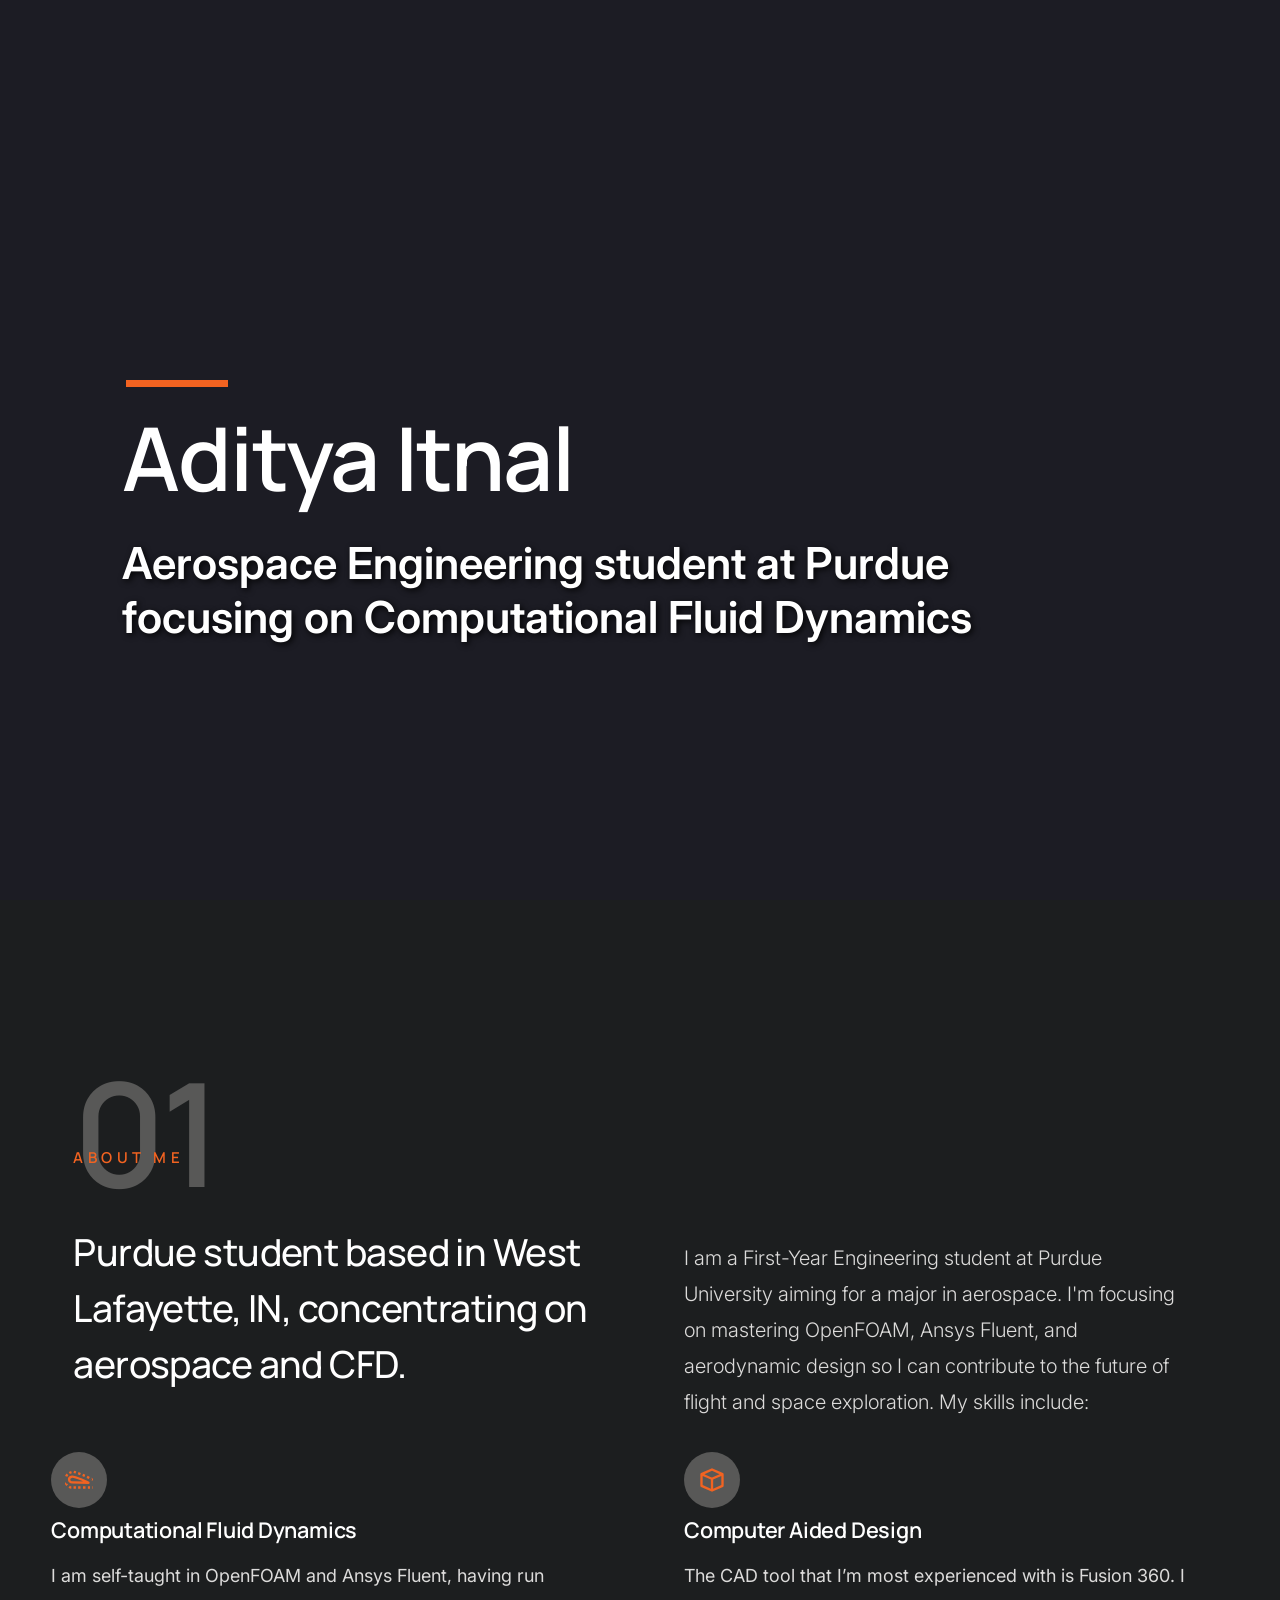
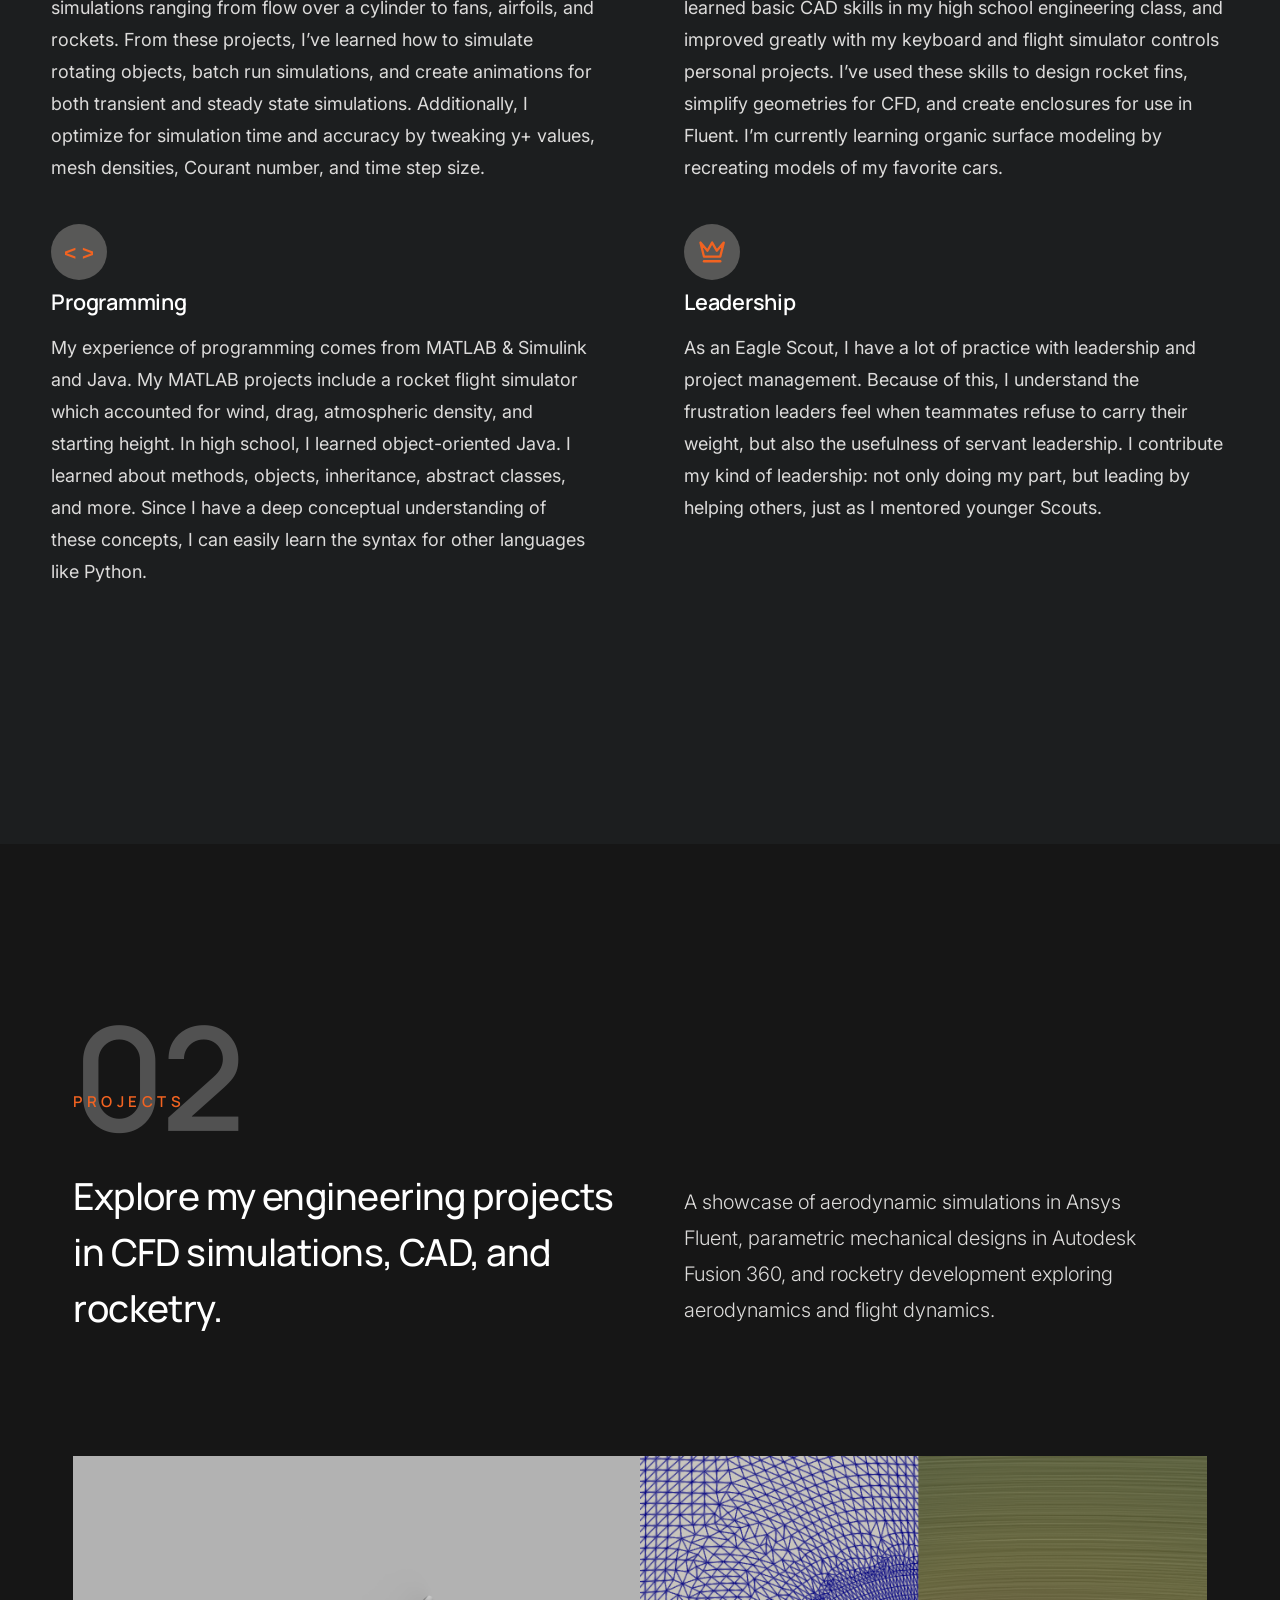
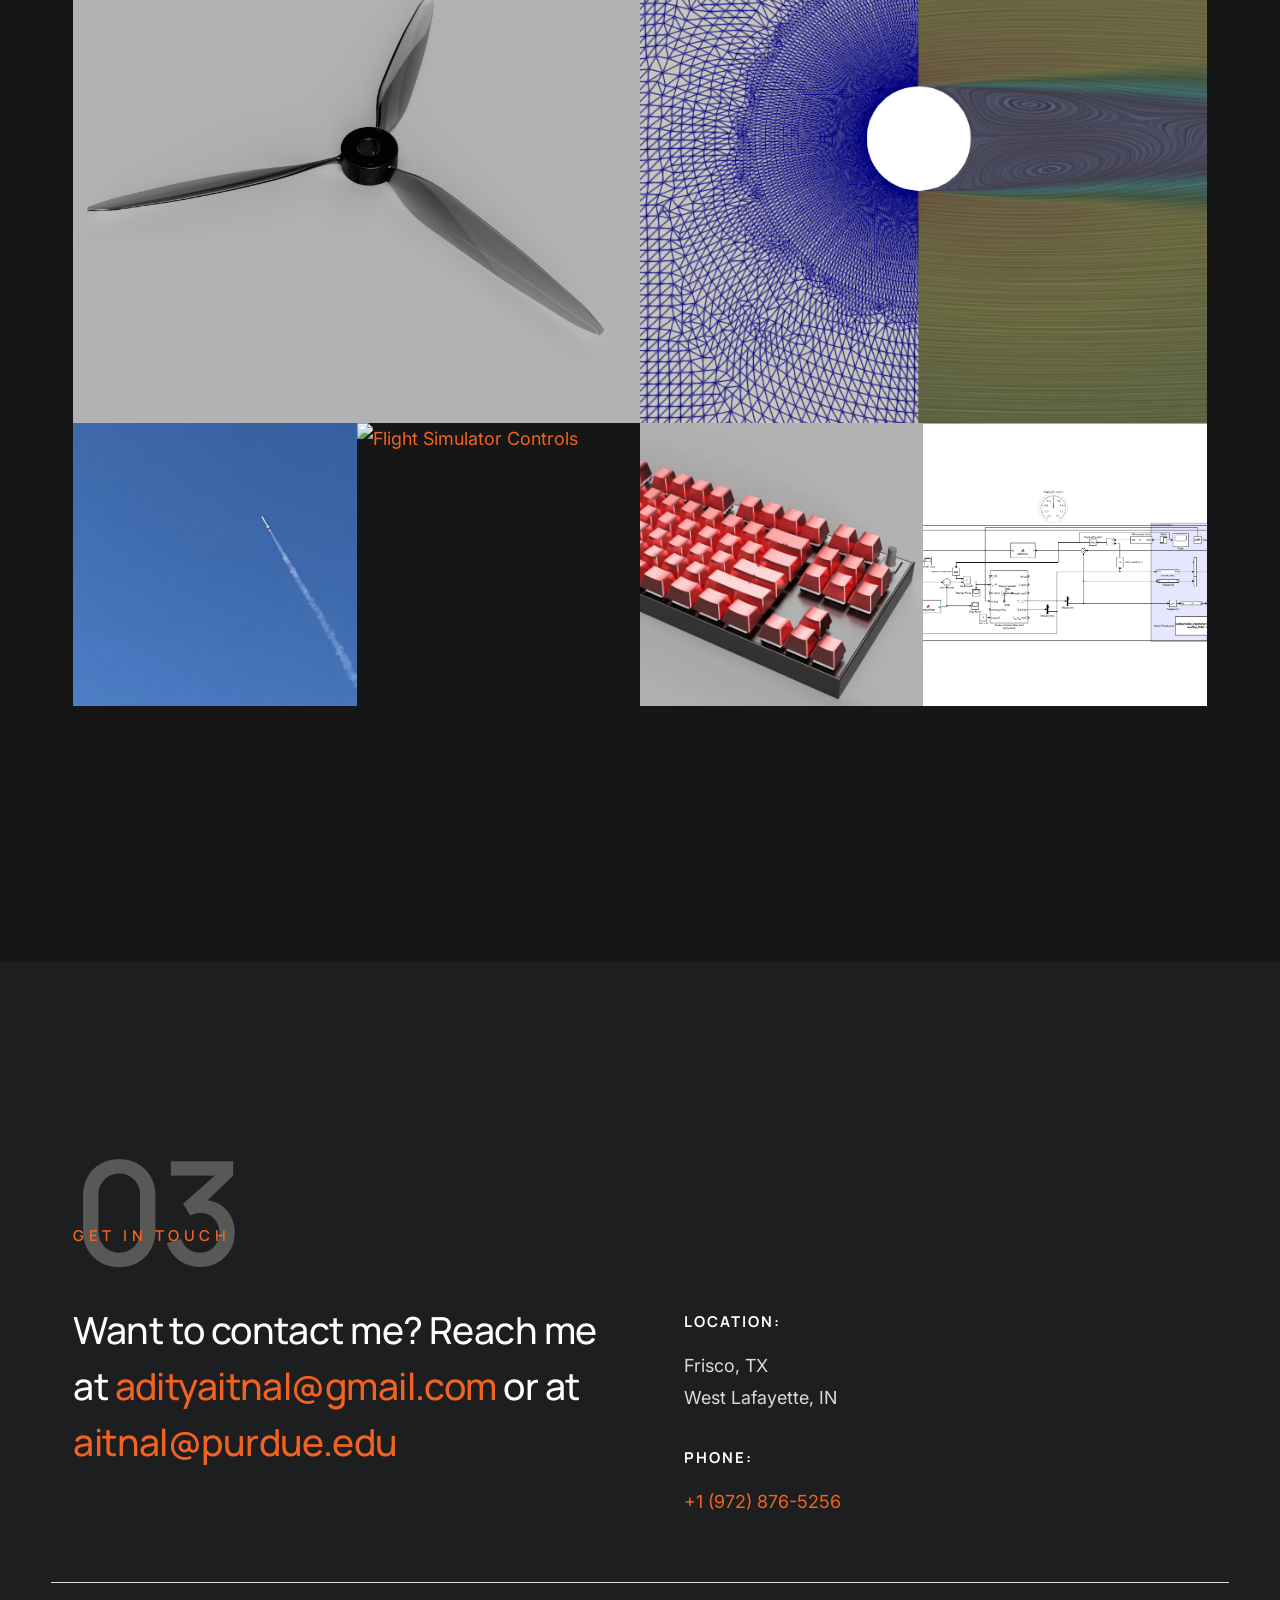
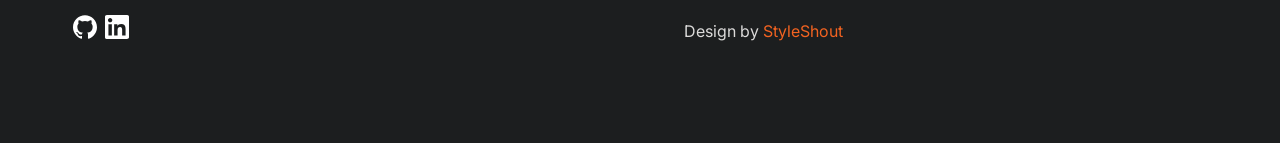
==== index.html @ b0ce3a01 "Site cleanup: remove TARC page and template leftovers, fix bugs, add metadata - Delete tarc-rocket.h" ====
<!DOCTYPE html>
<html lang="en" class="no-js">
<head>

    <!--- basic page needs
    ================================================== -->
    <meta charset="utf-8">
    <meta name="viewport" content="width=device-width, initial-scale=1">
    <title>Aditya Itnal | Aerospace Engineering &amp; CFD Portfolio</title>
    <meta name="description" content="Portfolio of Aditya Itnal, Purdue engineering student focusing on aerospace, computational fluid dynamics (OpenFOAM, Ansys Fluent), CAD, and rocketry.">
    <meta name="author" content="Aditya Itnal">
    <meta property="og:type" content="website">
    <meta property="og:title" content="Aditya Itnal | Aerospace Engineering &amp; CFD Portfolio">
    <meta property="og:description" content="Portfolio of Aditya Itnal, Purdue engineering student focusing on aerospace, computational fluid dynamics (OpenFOAM, Ansys Fluent), CAD, and rocketry.">
    <meta property="og:image" content="images/VonKarmanImage.png">
    <meta name="theme-color" content="#000000">

    <script>
        document.documentElement.classList.remove('no-js');
        document.documentElement.classList.add('js');
    </script>

    <!-- CSS
    ================================================== -->
    <link rel="stylesheet" href="css/vendor.css">
    <link rel="stylesheet" href="css/styles.css">

    <!-- favicons
    ================================================== -->
    <link rel="icon" type="image/svg+xml" href="images/logo.svg">
    <link rel="manifest" href="site.webmanifest">

</head>


<body id="top">


    <!-- preloader
    ================================================== -->
    <div id="preloader">
        <div id="loader"></div>
    </div>


    <!-- page wrap
    ================================================== -->
    <div id="page" class="s-pagewrap">


        <!-- # site header
        ================================================== -->
        <header class="s-header">

            <div class="row s-header__inner">

                <div class="s-header__block">
                    <div class="s-header__logo">
                        <a class="logo" href="index.html">
                            <img src="images/logo.svg" alt="Homepage">
                        </a>
                    </div>

                    <a class="s-header__menu-toggle" href="#0"><span>Menu</span></a>
                </div> <!-- end s-header__block -->

                <nav class="s-header__nav">

                    <ul class="s-header__menu-links">
                        <li class="current"><a href="#intro" class="smoothscroll">Intro</a></li>
                        <li><a href="#about" class="smoothscroll">About</a></li>
                        <li><a href="#projects" class="smoothscroll">Projects</a></li>
                        <li><a href="winnandTKL.html">Keyboard Journal</a></li>
                        <li><a href="#footer" class="smoothscroll">Contact</a></li>
                    </ul> <!-- s-header__menu-links -->

                    <ul class="s-header__social">
                        <li>
                            <a href="https://github.com/winnand" target="_blank" rel="noopener noreferrer">
                                <svg viewBox="0 0 24 24" xmlns="http://www.w3.org/2000/svg"><path d="M12 .297c-6.63 0-12 5.373-12 12 0 5.303 3.438 9.8 8.205 11.385.6.113.82-.258.82-.577 0-.285-.01-1.04-.015-2.04-3.338.724-4.042-1.61-4.042-1.61-.546-1.387-1.333-1.756-1.333-1.756-1.09-.745.083-.729.083-.729 1.205.084 1.84 1.237 1.84 1.237 1.07 1.835 2.809 1.305 3.495.998.108-.776.418-1.305.762-1.604-2.665-.3-5.466-1.332-5.466-5.93 0-1.31.469-2.381 1.236-3.221-.124-.303-.535-1.524.117-3.176 0 0 1.008-.322 3.3 1.23a11.5 11.5 0 0 1 6 0c2.292-1.552 3.3-1.23 3.3-1.23.653 1.652.242 2.873.118 3.176.77.84 1.235 1.911 1.235 3.221 0 4.61-2.804 5.625-5.475 5.921.43.372.823 1.102.823 2.222 0 1.604-.015 2.896-.015 3.286 0 .321.216.694.825.576C20.565 22.093 24 17.597 24 12.297c0-6.627-5.373-12-12-12"/></svg>
                                <span class="u-screen-reader-text">GitHub</span>
                            </a>
                        </li>
                        <li>
                            <a href="https://www.linkedin.com/in/aditya-itnal" target="_blank" rel="noopener noreferrer">
                                <svg xmlns="http://www.w3.org/2000/svg" shape-rendering="geometricPrecision" text-rendering="geometricPrecision" image-rendering="optimizeQuality" fill-rule="evenodd" clip-rule="evenodd" viewBox="0 0 512 512"><path d="M474.919 0H38.592C17.72 0 0 16.504 0 36.841V475.14C0 495.496 11.629 512 32.492 512h436.327C489.718 512 512 495.496 512 475.14V36.841C512 16.504 495.809 0 474.919 0zM195.043 195.043h68.928v35.136h.755c10.505-18.945 41.541-38.177 79.921-38.177 73.655 0 94.214 39.108 94.214 111.538v135.321h-73.148V316.883c0-32.427-12.947-60.883-43.227-60.883-36.768 0-54.295 24.889-54.295 65.758v117.103h-73.148V195.043zM73.139 438.861h73.148V195.043H73.139v243.818zm82.289-329.148c0 25.258-20.457 45.715-45.715 45.715-25.258 0-45.715-20.457-45.715-45.715 0-25.258 20.457-45.715 45.715-45.715 25.258 0 45.715 20.457 45.715 45.715z"/></svg>
                                <span class="u-screen-reader-text">LinkedIn</span>
                            </a>
                        </li>
                    </ul> <!-- s-header__social -->

                </nav> <!-- end s-header__nav -->

            </div> <!-- end s-header__inner -->

        </header> <!-- end s-header -->


        <!-- # site-content
        ================================================== -->
        <section id="content" class="s-content">


            <!-- intro
            ----------------------------------------------- -->
            <section id="intro" class="s-intro target-section">

                <div class="s-intro__bg"></div>

                <div class="row s-intro__content">

                    <div class="s-intro__content-bg"></div>

                    <div class="column lg-12 s-intro__content-inner">

                        <h1 class="s-intro__content-name">
                        Aditya Itnal
                        </h1>

                        <p class="s-intro__content-blurb">
                        Aerospace Engineering student at Purdue<br>
                        focusing on Computational Fluid Dynamics
                        </p>

                        <div class="s-intro__content-buttons">
                            <a download href="Aditya%20Itnal%20Resume.pdf" class="btn btn--stroke s-intro__content-btn ">Download my Resume</a>
                        </div>

                    </div> <!-- s-intro__content-inner -->

                </div> <!-- s-intro__content -->

                <div class="s-intro__scroll-down">
                    <a href="#projects" class="smoothscroll">
                        <span>Projects </span>
                    </a>
                </div> <!-- s-intro__scroll-down -->

            </section> <!-- end s-intro -->


            <!-- about
            ----------------------------------------------- -->
            <section id="about" class="s-about target-section">

                <div class="row section-header" data-num="01">
                    <h3 class="column lg-12 section-header__pretitle pretitle text-pretitle">About Me</h3>
                    <div class="column lg-6 stack-on-1100 section-header__primary">
                        <h2 class="title text-display-1">
                        Purdue student based in West Lafayette, IN,
                        concentrating on aerospace and CFD.
                        </h2>
                    </div>
                    <div class="column lg-6 stack-on-1100 section-header__secondary">
                        <p class="desc">
                        I am a First-Year Engineering student at Purdue University aiming for a major in aerospace.
                        I'm focusing on mastering OpenFOAM, Ansys Fluent, and aerodynamic design so I can contribute to the future of flight and space exploration. My skills include:
                        </p>
                    </div>
                    <div class="row services-list list-block block-lg-one-half block-tab-whole">

                        <div class="column list-block__item">
                            <div class="list-block__title">
                                <div class="list-block__icon">
                                    <svg xmlns="http://www.w3.org/2000/svg" viewBox="0 0 24 24">
                                        <path style="fill: none; stroke: rgb(242, 99, 33); stroke-width: 2px;" d="M 6.177 14.021 C 3.47 14.094 1.804 9.866 6.136 9.059 C 8.283 8.751 20.89 14.33 20.091 14.362 L 6.177 14.021 Z"></path>
                                        <path style="fill: none; stroke: rgb(242, 99, 33); stroke-dasharray: 2; stroke-width: 2px;" d="M 1.032 8.88 C 1.634 6.843 5.643 4.525 7.413 4.964 C 14.108 6.623 24.161 11.848 23.172 11.492"></path>
                                        <path style="fill: none; stroke: rgb(242, 99, 33); stroke-dasharray: 2; stroke-width: 2px;" d="M 1.111 14.743 C 0.366 15.303 3.655 18.458 5.458 18.414 C 7.361 18.414 23.954 18.416 23.954 18.416"></path>
                                    </svg>
                                </div>
                                <h3 class="h5">Computational Fluid Dynamics</h3>
                            </div>
                            <div class="list-block__text">
                                <p>
                                    I am self-taught in OpenFOAM and Ansys Fluent, having run simulations ranging from flow over a cylinder to fans, airfoils, and rockets.
                                    From these projects, I’ve learned how to simulate rotating objects, batch run simulations, and create animations for both
                                    transient and steady state simulations. Additionally, I optimize for simulation time and accuracy by tweaking y+ values,
                                    mesh densities, Courant number, and time step size.
                                </p>
                            </div>
                        </div> <!-- end list-block__item -->

                        <div class="column list-block__item">
                            <div class="list-block__title">
                                <div class="list-block__icon">
                                    <svg xmlns="http://www.w3.org/2000/svg" width="24" height="24" viewBox="0 0 24 24"><path d="m21.406 6.086-9-4a1.001 1.001 0 0 0-.813 0l-9 4c-.02.009-.034.024-.054.035-.028.014-.058.023-.084.04-.022.015-.039.034-.06.05a.87.87 0 0 0-.19.194c-.02.028-.041.053-.059.081a1.119 1.119 0 0 0-.076.165c-.009.027-.023.052-.031.079A1.013 1.013 0 0 0 2 7v10c0 .396.232.753.594.914l9 4c.13.058.268.086.406.086a.997.997 0 0 0 .402-.096l.004.01 9-4A.999.999 0 0 0 22 17V7a.999.999 0 0 0-.594-.914zM12 4.095 18.538 7 12 9.905l-1.308-.581L5.463 7 12 4.095zM4 16.351V8.539l7 3.111v7.811l-7-3.11zm9 3.11V11.65l7-3.111v7.812l-7 3.11z"></path></svg>
                                </div>
                                <h3 class="h5">Computer Aided Design</h3>
                            </div>
                            <div class="list-block__text">
                                <p>
                                    The CAD tool that I’m most experienced with is Fusion 360. I learned basic CAD skills in my high school engineering class,
                                    and improved greatly with my keyboard and flight simulator controls personal projects. I’ve used these skills to design rocket
                                    fins, simplify geometries for CFD, and create enclosures for use in Fluent. I’m currently learning organic surface modeling by
                                    recreating models of my favorite cars.
                                </p>
                            </div>
                        </div> <!-- end list-block__item -->

                        <div class="column list-block__item">
                            <div class="list-block__title">
                                <div class="list-block__icon">
                                    <svg xmlns="http://www.w3.org/2000/svg" viewBox="0 0 24 24">
                                        <text style="fill: rgb(242, 99, 33); font-family: Arial, sans-serif; font-size: 18px; font-weight: 700; white-space: pre;" x="-0.974" y="18.999">&lt; &gt;</text>
                                    </svg>
                                </div>
                                <h3 class="h5">Programming</h3>
                            </div>
                            <div class="list-block__text">
                                <p>
                                    My experience of programming comes from MATLAB & Simulink and Java.
                                    My MATLAB projects include a rocket flight simulator which accounted for wind, drag, atmospheric density, and starting height.
                                    In high school, I learned object-oriented Java. I learned about methods, objects, inheritance, abstract classes, and more.
                                    Since I have a deep conceptual understanding of these concepts, I can easily learn the syntax for other languages like Python.
                                </p>
                            </div>
                        </div> <!-- end list-block__item -->

                        <div class="column list-block__item">
                            <div class="list-block__title">
                                <div class="list-block__icon">
                                    <svg xmlns="http://www.w3.org/2000/svg" width="24" height="24" viewBox="0 0 24 24" style="fill: none !important;" stroke="#F26321" stroke-width="2" stroke-linecap="round" stroke-linejoin="round">
                                        <path d="M2.1 3.9l3 12h14l3-12-6 7-4-7-4 7-6-7z" style="fill: none !important;" />
                                        <path d="M5.1 19.9h14" style="fill: none !important;" />
                                    </svg>
                                </div>
                                <h3 class="h5">Leadership</h3>
                            </div>
                            <div class="list-block__text">
                                <p>
                                    As an Eagle Scout, I have a lot of practice with leadership and project management.
                                    Because of this, I understand the frustration leaders feel when teammates refuse to
                                    carry their weight, but also the usefulness of servant leadership. I contribute my
                                    kind of leadership: not only doing my part, but leading by helping others, just as
                                    I mentored younger Scouts.
                                </p>
                            </div>
                        </div> <!-- end list-block__item -->
                    </div>
                </div> <!-- end section-header -->
            </section> <!-- end s-about -->

            <!-- portfolio
            ----------------------------------------------- -->
            <section id="projects" class="s-folio target-section">

                <div class="row section-header light-on-dark" data-num="02">
                    <h3 class="column lg-12 section-header__pretitle text-pretitle">Projects</h3>
                    <div class="column lg-6 stack-on-1100 section-header__primary">
                        <h2 class="title text-display-1">
                            Explore my engineering projects in CFD simulations, CAD, and rocketry.
                        </h2>
                    </div>
                    <div class="column lg-6 stack-on-1100 section-header__secondary">
                        <p class="desc">
                            A showcase of aerodynamic simulations in Ansys Fluent, parametric mechanical designs in Autodesk Fusion 360, and rocketry development exploring aerodynamics and flight dynamics.
                        </p>
                    </div>
                </div> <!-- end section-header -->

                <div id="bricks" class="row bricks">
                    <div class="column lg-12 masonry">
                        <div class="bricks-wrapper">

                            <div class="grid-sizer"></div>

                            <article class="brick brick--double entry">
                                <a href="#modal-04" class="entry__link">
                                    <div class="entry__thumb">
                                        <img src="images/AmphDroneProp.png" alt="Rotating Fan & Turbomachinery CFD">
                                    </div>
                                    <div class="entry__info">
                                        <div class="entry__cat">CFD / Ansys Fluent</div>
                                        <h4 class="entry__title">Rotating Machinery & Fan CFD</h4>
                                    </div>
                                </a>
                            </article> <!-- entry -->


                            <article class="brick brick--double entry">
                                <a href="#modal-02" class="entry__link">
                                    <div class="entry__thumb">
                                        <img src="images/VonKarmanImage.png" alt="Von Kármán Vortex Street CFD Simulation">
                                    </div>
                                    <div class="entry__info">
                                        <div class="entry__cat">CFD / OpenFOAM • Simulation Video</div>
                                        <h4 class="entry__title">Von Kármán Vortex Street Simulation</h4>
                                    </div>
                                </a>
                            </article> <!-- entry -->

                            <article class="brick entry">
                                <a href="#modal-01" class="entry__link">
                                    <div class="entry__thumb">
                                        <img src="images/TARCRocketLaunch.jpg" alt="The American Rocketry Challenge">
                                    </div>
                                    <div class="entry__info">
                                        <div class="entry__cat">Rocketry & Aerodynamics</div>
                                        <h4 class="entry__title">The American Rocketry Challenge</h4>
                                    </div>
                                </a>
                            </article> <!-- entry -->

                            <article class="brick entry">
                                <a href="#modal-03" class="entry__link">
                                    <div class="entry__thumb">
                                        <img src="images/folio/grayscale@2x.jpg" alt="Flight Simulator Controls">
                                    </div>
                                    <div class="entry__info">
                                        <div class="entry__cat">CAD / Fusion 360</div>
                                        <h4 class="entry__title">Flight Simulator Controls</h4>
                                    </div>
                                </a>
                            </article> <!-- entry -->

                            <article class="brick entry">
                                <a href="#modal-05" class="entry__link">
                                    <div class="entry__thumb">
                                        <img src="images/keyboardRender.png" alt="Custom Keyboard CAD">
                                    </div>
                                    <div class="entry__info">
                                        <div class="entry__cat">CAD / Fusion 360</div>
                                        <h4 class="entry__title">Custom Keyboard</h4>
                                    </div>
                                </a>
                            </article> <!-- entry -->

                            <article class="brick entry">
                                <a href="#modal-06" class="entry__link">
                                    <div class="entry__thumb">
                                        <img src="images/MATLABRocketSim.png" alt="Rocket Trajectory Simulator">
                                    </div>
                                    <div class="entry__info">
                                        <div class="entry__cat">Programming / MATLAB</div>
                                        <h4 class="entry__title">Rocket Flight Trajectory Simulator</h4>
                                    </div>
                                </a>
                            </article> <!-- entry -->

                        </div> <!-- end bricks-wrapper -->
                    </div> <!-- end masonry -->
                </div> <!-- end bricks -->


                <!-- modal templates popup
                -------------------------------------------- -->
                <div id="modal-01" hidden>
                    <div class="modal-popup">
                        <img loading="lazy" src="images/TARCRocketSim.jpeg" alt="The American Rocketry Challenge rocket simulation">
            
                        <div class="modal-popup__desc">
                            <h5>The American Rocketry Challenge</h5>
                            <p>Designed, simulated, and launched competition model rockets for TARC. Handled payload safety, stability analysis, fin optimization, and recovery deployment calculations.</p>
                            <ul class="modal-popup__cat">
                                <li>Rocketry</li>
                                <li>Fusion 360</li>
                                <li>Aerodynamics</li>
                            </ul>
                        </div>
                    </div>
                </div> <!-- end modal -->

                <div id="modal-02" hidden>
                    <div class="modal-popup">
                        <video controls loop muted playsinline preload="none" poster="images/VonKarmanImage.png" style="width: 100%; border-radius: 4px; display: block; margin-bottom: 2rem;">
                            <source src="videos/VonKarmanStreets2.mp4" type="video/mp4">
                            Your browser does not support the video tag.
                        </video>
            
                        <div class="modal-popup__desc">
                            <h5>Von Kármán Vortex Street Simulation</h5>
                            <p>Transient 2D Computational Fluid Dynamics simulation in OpenFOAM modeling laminar/turbulent vortex shedding behind a circular cylinder. Investigated periodic pressure oscillations, Strouhal number, and fluctuating lift/drag coefficients with optimized time stepping (&Delta;t), Courant number, and boundary layer y+ mesh resolution.</p>
                            <ul class="modal-popup__cat">
                                <li>CFD</li>
                                <li>OpenFOAM</li>
                                <li>Vortex Shedding</li>
                                <li>Transient Simulation</li>
                            </ul>
                        </div>
                    </div>
                </div> <!-- end modal -->

                <div id="modal-03" hidden>
                    <div class="modal-popup">
                        <img loading="lazy" src="images/folio/gallery/g-grayscale.jpg" alt="Flight Simulator Controls">
            
                        <div class="modal-popup__desc">
                            <h5>Flight Simulator Controls</h5>
                            <p>Engineered custom joystick, rudder, and throttle quadrant mechanisms in Autodesk Fusion 360. Focused on ergonomic handling, assembly tolerances, and functional 3D printable mechanical linkages.</p>
                            <ul class="modal-popup__cat">
                                <li>CAD</li>
                                <li>Fusion 360</li>
                                <li>Prototyping</li>
                            </ul>
                        </div>
                    </div>
                </div> <!-- end modal -->

                <div id="modal-04" hidden>
                    <div class="modal-popup">
                        <img loading="lazy" src="images/AmphDroneProp.png" alt="Rotating machinery and fan CFD simulation">
            
                        <div class="modal-popup__desc">
                            <h5>Rotating Machinery & Fan CFD</h5>
                            <p>Simulated rotating fan geometries and internal aerodynamic flow paths in Ansys Fluent using Moving Reference Frame (MRF) and sliding mesh techniques to analyze pressure gradients and mass flow rates.</p>
                            <ul class="modal-popup__cat">
                                <li>CFD</li>
                                <li>Ansys Fluent</li>
                                <li>Turbomachinery</li>
                            </ul>
                        </div>
                    </div>
                </div> <!-- end modal -->

                <div id="modal-05" hidden>
                    <div class="modal-popup">

                        <img loading="lazy" src="images/winnandTKL/CAD-Case-Render-1.png" alt="Custom Keyboard & CFD Enclosures">
            
                        <div class="modal-popup__desc">
                            <h5>Custom Mechanical Keyboard</h5>
                            <p>Designed parametric mechanical keyboard casings, and mounting plates in Fusion 360. Utilized complex sketching and multi-part parametric modeling. <a href="winnandTKL.html">Read the build journal</a></p>
                            <ul class="modal-popup__cat">
                                <li>CAD</li>
                                <li>Fusion 360</li>
                                <li>Mechanical Design</li>
                                <li>KiCAD</li>
                                <li>PCBs</li>
                            </ul>
                        </div>
                    </div>
                </div> <!-- end modal -->

                <div id="modal-06" hidden>
                    <div class="modal-popup">
                        <img loading="lazy" src="images/MATLABRocketSimDesc.png" alt="Rocket Trajectory Simulator">
            
                        <div class="modal-popup__desc">
                            <h5>Rocket Flight Trajectory Simulator</h5>
                            <p>Developed a flight dynamic simulation program in MATLAB & Simulink that computes numerical trajectory profiles factoring in atmospheric density changes, aerodynamic drag, launch angle, and wind shear.</p>
                            <ul class="modal-popup__cat">
                                <li>MATLAB & Simulink</li>
                                <li>Numerical Modeling</li>
                                <li>Aerospace</li>
                            </ul>
                        </div>
            
                        <a href="https://github.com/winnand/simulink-rocket-simulator" class="modal-popup__details" target="_blank" rel="noopener noreferrer">View on GitHub</a>
                    </div>
                </div> <!-- end modal -->


            </section> <!-- end s-folio -->

        </section> <!-- end s-content -->

        <!-- # site-footer
        ================================================== -->
        <footer id="footer" class="s-footer target-section">

            <div class="row section-header" data-num="03">
                <h3 class="column lg-12 section-header__pretitle text-pretitle">Get In Touch</h3>
                <div class="column lg-6 stack-on-1100 section-header__primary">
                    <h2 class="title text-display-1">
                    Want to contact me? Reach me at <a href="mailto:adityaitnal@gmail.com">adityaitnal@gmail.com</a>
                    or at <a href="mailto:aitnal@purdue.edu">aitnal@purdue.edu</a>
                    </h2>
                </div>    
                <div class="column lg-6 stack-on-1100 section-header__secondary">
                    
                    <div class="contact-block">
                        <h6>Location:</h6>
                        <p>
                        Frisco, TX <br>
                        West Lafayette, IN
                        </p>
                    </div>

                    <div class="contact-block">
                        <h6>Phone:</h6>
                            <a href="tel:972-876-5256" class="text-display-3">+1 (972) 876-5256</a>
                    </div>

                </div>
            </div> <!-- end section-header -->

            <!-- end s-footer__btns -->

            <div class="row s-footer__bottom">

                <div class="column lg-6 tab-12 s-footer__bottom-left">
                    <ul class="s-header__social">
                        <li>
                            <a href="https://github.com/winnand" target="_blank" rel="noopener noreferrer">
                                <svg viewBox="0 0 24 24" xmlns="http://www.w3.org/2000/svg"><path d="M12 .297c-6.63 0-12 5.373-12 12 0 5.303 3.438 9.8 8.205 11.385.6.113.82-.258.82-.577 0-.285-.01-1.04-.015-2.04-3.338.724-4.042-1.61-4.042-1.61-.546-1.387-1.333-1.756-1.333-1.756-1.09-.745.083-.729.083-.729 1.205.084 1.84 1.237 1.84 1.237 1.07 1.835 2.809 1.305 3.495.998.108-.776.418-1.305.762-1.604-2.665-.3-5.466-1.332-5.466-5.93 0-1.31.469-2.381 1.236-3.221-.124-.303-.535-1.524.117-3.176 0 0 1.008-.322 3.3 1.23a11.5 11.5 0 0 1 6 0c2.292-1.552 3.3-1.23 3.3-1.23.653 1.652.242 2.873.118 3.176.77.84 1.235 1.911 1.235 3.221 0 4.61-2.804 5.625-5.475 5.921.43.372.823 1.102.823 2.222 0 1.604-.015 2.896-.015 3.286 0 .321.216.694.825.576C20.565 22.093 24 17.597 24 12.297c0-6.627-5.373-12-12-12"/></svg>
                                <span class="u-screen-reader-text">GitHub</span>
                            </a>
                        </li>
                        <li>
                            <a href="https://www.linkedin.com/in/aditya-itnal" target="_blank" rel="noopener noreferrer">
                                <svg xmlns="http://www.w3.org/2000/svg" shape-rendering="geometricPrecision" text-rendering="geometricPrecision" image-rendering="optimizeQuality" fill-rule="evenodd" clip-rule="evenodd" viewBox="0 0 512 512"><path d="M474.919 0H38.592C17.72 0 0 16.504 0 36.841V475.14C0 495.496 11.629 512 32.492 512h436.327C489.718 512 512 495.496 512 475.14V36.841C512 16.504 495.809 0 474.919 0zM195.043 195.043h68.928v35.136h.755c10.505-18.945 41.541-38.177 79.921-38.177 73.655 0 94.214 39.108 94.214 111.538v135.321h-73.148V316.883c0-32.427-12.947-60.883-43.227-60.883-36.768 0-54.295 24.889-54.295 65.758v117.103h-73.148V195.043zM73.139 438.861h73.148V195.043H73.139v243.818zm82.289-329.148c0 25.258-20.457 45.715-45.715 45.715-25.258 0-45.715-20.457-45.715-45.715 0-25.258 20.457-45.715 45.715-45.715 25.258 0 45.715 20.457 45.715 45.715z"/></svg>
                                <span class="u-screen-reader-text">LinkedIn</span>
                            </a>
                        </li>
                    </ul>
                </div>

                <div class="column lg-6 tab-12 s-footer__bottom-right">
                    <div class="ss-copyright">
                        <span>Design by <a href="https://www.styleshout.com/">StyleShout</a></span>
                    </div>
                </div>

            </div> <!-- s-footer__bottom -->
    
            <div class="ss-go-top">
                <a class="smoothscroll" title="Back to Top" href="#top">
                    <svg xmlns="http://www.w3.org/2000/svg" width="24" height="24" viewBox="0 0 24 24"><path d="M6 4h12v2H6zm5 10v6h2v-6h5l-6-6-6 6z"></path></svg>
                </a>
            </div> <!-- end ss-go-top -->
    
        </footer> <!-- end footer -->

    </div> <!-- end s-pagewrap -->


    <!-- Java Script
    ================================================== -->
    <script src="js/plugins.js"></script>
    <script src="js/main.js"></script>

</body>
</html>
---- css/vendor.css ----
/* ===================================================================
 * Mueller Third-party Stylesheets
 * Template Ver. 1.0.0
 * 06-21-2022
 * -------------------------------------------------------------------
 *
 * TOC:
 * 
 * # PrismJS
 * # Swiper
 * # Basiclightbox
 *
 * ------------------------------------------------------------------- */

/* ===================================================================
 * # PrismJS 1.20.0
 *   https://prismjs.com/download.html#themes=prism-okaidia&languages=markup+css+clike+javascript+markup-templating+php 
 *   
 *   okaidia theme for JavaScript, CSS and HTML
 *   Loosely based on Monokai textmate theme by http://www.monokai.nl/
 *   @author ocodia
 * ------------------------------------------------------------------- */
code[class*="language-"],
pre[class*="language-"] {
    color           : #f8f8f2;
    background      : none;
    text-shadow     : 0 1px rgba(0, 0, 0, 0.3);
    font-family     : var(--font-mono);
    font-size       : calc(var(--text-size) * 0.9444);
    text-align      : left;
    white-space     : pre;
    word-spacing    : normal;
    word-break      : normal;
    word-wrap       : normal;
    line-height     : var(--vspace-1);
    -moz-tab-size   : 4;
    -o-tab-size     : 4;
    tab-size        : 4;
    -webkit-hyphens : none;
    -moz-hyphens    : none;
    -ms-hyphens     : none;
    hyphens         : none;
}

/* Code blocks */
pre[class*="language-"] {
    padding  : var(--vspace-0_5) 0 var(--vspace-1);
    margin   : var(--vspace-1) 0;
    overflow : auto;
}

:not(pre)>code[class*="language-"],
pre[class*="language-"] {
    background : #272822;
}

/* Inline code */
:not(pre)>code[class*="language-"] {
    padding     : .1em;
    white-space : normal;
}

.token.comment,
.token.prolog,
.token.doctype,
.token.cdata {
    color : slategray;
}

.token.punctuation {
    color : #f8f8f2;
}

.token.namespace {
    opacity : .7;
}

.token.property,
.token.tag,
.token.constant,
.token.symbol,
.token.deleted {
    color : #f92672;
}

.token.boolean,
.token.number {
    color : #ae81ff;
}

.token.selector,
.token.attr-name,
.token.string,
.token.char,
.token.builtin,
.token.inserted {
    color : #a6e22e;
}

.token.operator,
.token.entity,
.token.url,
.language-css .token.string,
.style .token.string,
.token.variable {
    color : #f8f8f2;
}

.token.atrule,
.token.attr-value,
.token.function,
.token.class-name {
    color : #e6db74;
}

.token.keyword {
    color : #66d9ef;
}

.token.regex,
.token.important {
    color : #fd971f;
}

.token.important,
.token.bold {
    font-weight : bold;
}

.token.italic {
    font-style : italic;
}

.token.entity {
    cursor : help;
}


/* ===================================================================
 * # Swiper 6.4.5
 *   Most modern mobile touch slider and framework with hardware accelerated transitions
 *   https://swiperjs.com
 *
 *   Copyright 2014-2020 Vladimir Kharlampidi
 *
 *   Released under the MIT License
 *
 *   Released on: December 18, 2020
 * ------------------------------------------------------------------- */
@font-face {
    font-family : "swiper-icons";
    src         : url("data:application/font-woff;charset=utf-8;base64, [base64]//wADZ2x5ZgAAAywAAADMAAAD2MHtryVoZWFkAAABbAAAADAAAAA2E2+eoWhoZWEAAAGcAAAAHwAAACQC9gDzaG10eAAAAigAAAAZAAAArgJkABFsb2NhAAAC0AAAAFoAAABaFQAUGG1heHAAAAG8AAAAHwAAACAAcABAbmFtZQAAA/gAAAE5AAACXvFdBwlwb3N0AAAFNAAAAGIAAACE5s74hXjaY2BkYGAAYpf5Hu/j+W2+MnAzMYDAzaX6QjD6/4//Bxj5GA8AuRwMYGkAPywL13jaY2BkYGA88P8Agx4j+/8fQDYfA1AEBWgDAIB2BOoAeNpjYGRgYNBh4GdgYgABEMnIABJzYNADCQAACWgAsQB42mNgYfzCOIGBlYGB0YcxjYGBwR1Kf2WQZGhhYGBiYGVmgAFGBiQQkOaawtDAoMBQxXjg/wEGPcYDDA4wNUA2CCgwsAAAO4EL6gAAeNpj2M0gyAACqxgGNWBkZ2D4/wMA+xkDdgAAAHjaY2BgYGaAYBkGRgYQiAHyGMF8FgYHIM3DwMHABGQrMOgyWDLEM1T9/w8UBfEMgLzE////P/5//f/V/xv+r4eaAAeMbAxwIUYmIMHEgKYAYjUcsDAwsLKxc3BycfPw8jEQA/[base64]/uznmfPFBNODM2K7MTQ45YEAZqGP81AmGGcF3iPqOop0r1SPTaTbVkfUe4HXj97wYE+yNwWYxwWu4v1ugWHgo3S1XdZEVqWM7ET0cfnLGxWfkgR42o2PvWrDMBSFj/IHLaF0zKjRgdiVMwScNRAoWUoH78Y2icB/yIY09An6AH2Bdu/UB+yxopYshQiEvnvu0dURgDt8QeC8PDw7Fpji3fEA4z/PEJ6YOB5hKh4dj3EvXhxPqH/SKUY3rJ7srZ4FZnh1PMAtPhwP6fl2PMJMPDgeQ4rY8YT6Gzao0eAEA409DuggmTnFnOcSCiEiLMgxCiTI6Cq5DZUd3Qmp10vO0LaLTd2cjN4fOumlc7lUYbSQcZFkutRG7g6JKZKy0RmdLY680CDnEJ+UMkpFFe1RN7nxdVpXrC4aTtnaurOnYercZg2YVmLN/d/gczfEimrE/fs/bOuq29Zmn8tloORaXgZgGa78yO9/cnXm2BpaGvq25Dv9S4E9+5SIc9PqupJKhYFSSl47+Qcr1mYNAAAAeNptw0cKwkAAAMDZJA8Q7OUJvkLsPfZ6zFVERPy8qHh2YER+3i/BP83vIBLLySsoKimrqKqpa2hp6+jq6RsYGhmbmJqZSy0sraxtbO3sHRydnEMU4uR6yx7JJXveP7WrDycAAAAAAAH//wACeNpjYGRgYOABYhkgZgJCZgZNBkYGLQZtIJsFLMYAAAw3ALgAeNolizEKgDAQBCchRbC2sFER0YD6qVQiBCv/H9ezGI6Z5XBAw8CBK/m5iQQVauVbXLnOrMZv2oLdKFa8Pjuru2hJzGabmOSLzNMzvutpB3N42mNgZGBg4GKQYzBhYMxJLMlj4GBgAYow/P/PAJJhLM6sSoWKfWCAAwDAjgbRAAB42mNgYGBkAIIbCZo5IPrmUn0hGA0AO8EFTQAA") format("woff");
    font-weight : 400;
    font-style  : normal;
}

:root {
    --swiper-theme-color : #007aff;
}

.swiper-container {
    margin-left  : auto;
    margin-right : auto;
    position     : relative;
    overflow     : hidden;
    list-style   : none;
    padding      : 0;
    /* Fix of Webkit flickering */
    z-index      : 1;
}

.swiper-container-vertical>.swiper-wrapper {
    flex-direction : column;
}

.swiper-wrapper {
    position            : relative;
    width               : 100%;
    height              : 100%;
    z-index             : 1;
    display             : flex;
    transition-property : transform;
    box-sizing          : content-box;
}

.swiper-container-android .swiper-slide,
.swiper-wrapper {
    transform : translate3d(0px, 0, 0);
}

.swiper-container-multirow>.swiper-wrapper {
    flex-wrap : wrap;
}

.swiper-container-multirow-column>.swiper-wrapper {
    flex-wrap      : wrap;
    flex-direction : column;
}

.swiper-container-free-mode>.swiper-wrapper {
    transition-timing-function : ease-out;
    margin                     : 0 auto;
}

.swiper-slide {
    flex-shrink         : 0;
    width               : 100%;
    height              : 100%;
    position            : relative;
    transition-property : transform;
}

.swiper-slide-invisible-blank {
    visibility : hidden;
}

/* Auto Height */
.swiper-container-autoheight,
.swiper-container-autoheight .swiper-slide {
    height : auto;
}

.swiper-container-autoheight .swiper-wrapper {
    align-items         : flex-start;
    transition-property : transform, height;
}

/* 3D Effects */
.swiper-container-3d {
    perspective : 1200px;
}

.swiper-container-3d .swiper-wrapper,
.swiper-container-3d .swiper-slide,
.swiper-container-3d .swiper-slide-shadow-left,
.swiper-container-3d .swiper-slide-shadow-right,
.swiper-container-3d .swiper-slide-shadow-top,
.swiper-container-3d .swiper-slide-shadow-bottom,
.swiper-container-3d .swiper-cube-shadow {
    transform-style : preserve-3d;
}

.swiper-container-3d .swiper-slide-shadow-left,
.swiper-container-3d .swiper-slide-shadow-right,
.swiper-container-3d .swiper-slide-shadow-top,
.swiper-container-3d .swiper-slide-shadow-bottom {
    position       : absolute;
    left           : 0;
    top            : 0;
    width          : 100%;
    height         : 100%;
    pointer-events : none;
    z-index        : 10;
}

.swiper-container-3d .swiper-slide-shadow-left {
    background-image : linear-gradient(to left, rgba(0, 0, 0, 0.5), rgba(0, 0, 0, 0));
}

.swiper-container-3d .swiper-slide-shadow-right {
    background-image : linear-gradient(to right, rgba(0, 0, 0, 0.5), rgba(0, 0, 0, 0));
}

.swiper-container-3d .swiper-slide-shadow-top {
    background-image : linear-gradient(to top, rgba(0, 0, 0, 0.5), rgba(0, 0, 0, 0));
}

.swiper-container-3d .swiper-slide-shadow-bottom {
    background-image : linear-gradient(to bottom, rgba(0, 0, 0, 0.5), rgba(0, 0, 0, 0));
}

/* CSS Mode */
.swiper-container-css-mode>.swiper-wrapper {
    overflow           : auto;
    scrollbar-width    : none;
    /* For Firefox */
    -ms-overflow-style : none;
    /* For Internet Explorer and Edge */
}

.swiper-container-css-mode>.swiper-wrapper::-webkit-scrollbar {
    display : none;
}

.swiper-container-css-mode>.swiper-wrapper>.swiper-slide {
    scroll-snap-align : start start;
}

.swiper-container-horizontal.swiper-container-css-mode>.swiper-wrapper {
    scroll-snap-type : x mandatory;
}

.swiper-container-vertical.swiper-container-css-mode>.swiper-wrapper {
    scroll-snap-type : y mandatory;
}

:root {
    --swiper-navigation-size  : 44px;
    /*
    --swiper-navigation-color : var(--swiper-theme-color);
    */
}

.swiper-button-prev,
.swiper-button-next {
    position        : absolute;
    top             : 50%;
    width           : calc(var(--swiper-navigation-size) / 44 * 27);
    height          : var(--swiper-navigation-size);
    margin-top      : calc(-1 * var(--swiper-navigation-size) / 2);
    z-index         : 10;
    cursor          : pointer;
    display         : flex;
    align-items     : center;
    justify-content : center;
    color           : var(--swiper-navigation-color, var(--swiper-theme-color));
}

.swiper-button-prev.swiper-button-disabled,
.swiper-button-next.swiper-button-disabled {
    opacity        : 0.35;
    cursor         : auto;
    pointer-events : none;
}

.swiper-button-prev:after,
.swiper-button-next:after {
    font-family    : swiper-icons;
    font-size      : var(--swiper-navigation-size);
    text-transform : none !important;
    letter-spacing : 0;
    text-transform : none;
    font-variant   : initial;
    line-height    : 1;
}

.swiper-button-prev,
.swiper-container-rtl .swiper-button-next {
    left  : 10px;
    right : auto;
}

.swiper-button-prev:after,
.swiper-container-rtl .swiper-button-next:after {
    content : "prev";
}

.swiper-button-next,
.swiper-container-rtl .swiper-button-prev {
    right : 10px;
    left  : auto;
}

.swiper-button-next:after,
.swiper-container-rtl .swiper-button-prev:after {
    content : "next";
}

.swiper-button-prev.swiper-button-white,
.swiper-button-next.swiper-button-white {
    --swiper-navigation-color : #ffffff;
}

.swiper-button-prev.swiper-button-black,
.swiper-button-next.swiper-button-black {
    --swiper-navigation-color : #000000;
}

.swiper-button-lock {
    display : none;
}

:root {
    /*
    --swiper-pagination-color: var(--swiper-theme-color);
    */
}

.swiper-pagination {
    position   : absolute;
    text-align : center;
    transition : 300ms opacity;
    transform  : translate3d(0, 0, 0);
    z-index    : 10;
}

.swiper-pagination.swiper-pagination-hidden {
    opacity : 0;
}

/* Common Styles */
.swiper-pagination-fraction,
.swiper-pagination-custom,
.swiper-container-horizontal>.swiper-pagination-bullets {
    bottom : 10px;
    left   : 0;
    width  : 100%;
}

/* Bullets */
.swiper-pagination-bullets-dynamic {
    overflow  : hidden;
    font-size : 0;
}

.swiper-pagination-bullets-dynamic .swiper-pagination-bullet {
    transform : scale(0.33);
    position  : relative;
}

.swiper-pagination-bullets-dynamic .swiper-pagination-bullet-active {
    transform : scale(1);
}

.swiper-pagination-bullets-dynamic .swiper-pagination-bullet-active-main {
    transform : scale(1);
}

.swiper-pagination-bullets-dynamic .swiper-pagination-bullet-active-prev {
    transform : scale(0.66);
}

.swiper-pagination-bullets-dynamic .swiper-pagination-bullet-active-prev-prev {
    transform : scale(0.33);
}

.swiper-pagination-bullets-dynamic .swiper-pagination-bullet-active-next {
    transform : scale(0.66);
}

.swiper-pagination-bullets-dynamic .swiper-pagination-bullet-active-next-next {
    transform : scale(0.33);
}

.swiper-pagination-bullet {
    width         : 8px;
    height        : 8px;
    display       : inline-block;
    border-radius : 100%;
    background    : #000;
    opacity       : 0.2;
}

button.swiper-pagination-bullet {
    border             : none;
    margin             : 0;
    padding            : 0;
    box-shadow         : none;
    -webkit-appearance : none;
    -moz-appearance    : none;
    appearance         : none;
}

.swiper-pagination-clickable .swiper-pagination-bullet {
    cursor : pointer;
}

.swiper-pagination-bullet-active {
    opacity    : 1;
    background : var(--swiper-pagination-color, var(--swiper-theme-color));
}

.swiper-container-vertical>.swiper-pagination-bullets {
    right     : 10px;
    top       : 50%;
    transform : translate3d(0px, -50%, 0);
}

.swiper-container-vertical>.swiper-pagination-bullets .swiper-pagination-bullet {
    margin  : 6px 0;
    display : block;
}

.swiper-container-vertical>.swiper-pagination-bullets.swiper-pagination-bullets-dynamic {
    top       : 50%;
    transform : translateY(-50%);
    width     : 8px;
}

.swiper-container-vertical>.swiper-pagination-bullets.swiper-pagination-bullets-dynamic .swiper-pagination-bullet {
    display    : inline-block;
    transition : 200ms transform, 200ms top;
}

.swiper-container-horizontal>.swiper-pagination-bullets .swiper-pagination-bullet {
    margin : 0 4px;
}

.swiper-container-horizontal>.swiper-pagination-bullets.swiper-pagination-bullets-dynamic {
    left        : 50%;
    transform   : translateX(-50%);
    white-space : nowrap;
}

.swiper-container-horizontal>.swiper-pagination-bullets.swiper-pagination-bullets-dynamic .swiper-pagination-bullet {
    transition : 200ms transform, 200ms left;
}

.swiper-container-horizontal.swiper-container-rtl>.swiper-pagination-bullets-dynamic .swiper-pagination-bullet {
    transition : 200ms transform, 200ms right;
}

/* Progress */
.swiper-pagination-progressbar {
    background : rgba(0, 0, 0, 0.25);
    position   : absolute;
}

.swiper-pagination-progressbar .swiper-pagination-progressbar-fill {
    background       : var(--swiper-pagination-color, var(--swiper-theme-color));
    position         : absolute;
    left             : 0;
    top              : 0;
    width            : 100%;
    height           : 100%;
    transform        : scale(0);
    transform-origin : left top;
}

.swiper-container-rtl .swiper-pagination-progressbar .swiper-pagination-progressbar-fill {
    transform-origin : right top;
}

.swiper-container-horizontal>.swiper-pagination-progressbar,
.swiper-container-vertical>.swiper-pagination-progressbar.swiper-pagination-progressbar-opposite {
    width  : 100%;
    height : 4px;
    left   : 0;
    top    : 0;
}

.swiper-container-vertical>.swiper-pagination-progressbar,
.swiper-container-horizontal>.swiper-pagination-progressbar.swiper-pagination-progressbar-opposite {
    width  : 4px;
    height : 100%;
    left   : 0;
    top    : 0;
}

.swiper-pagination-white {
    --swiper-pagination-color : #ffffff;
}

.swiper-pagination-black {
    --swiper-pagination-color : #000000;
}

.swiper-pagination-lock {
    display : none;
}

/* Scrollbar */
.swiper-scrollbar {
    border-radius    : 10px;
    position         : relative;
    -ms-touch-action : none;
    background       : rgba(0, 0, 0, 0.1);
}

.swiper-container-horizontal>.swiper-scrollbar {
    position : absolute;
    left     : 1%;
    bottom   : 3px;
    z-index  : 50;
    height   : 5px;
    width    : 98%;
}

.swiper-container-vertical>.swiper-scrollbar {
    position : absolute;
    right    : 3px;
    top      : 1%;
    z-index  : 50;
    width    : 5px;
    height   : 98%;
}

.swiper-scrollbar-drag {
    height        : 100%;
    width         : 100%;
    position      : relative;
    background    : rgba(0, 0, 0, 0.5);
    border-radius : 10px;
    left          : 0;
    top           : 0;
}

.swiper-scrollbar-cursor-drag {
    cursor : move;
}

.swiper-scrollbar-lock {
    display : none;
}

.swiper-zoom-container {
    width           : 100%;
    height          : 100%;
    display         : flex;
    justify-content : center;
    align-items     : center;
    text-align      : center;
}

.swiper-zoom-container>img,
.swiper-zoom-container>svg,
.swiper-zoom-container>canvas {
    max-width  : 100%;
    max-height : 100%;
    object-fit : contain;
}

.swiper-slide-zoomed {
    cursor : move;
}

/* Preloader */
:root {
    /*
    --swiper-preloader-color: var(--swiper-theme-color);
    */
}

.swiper-lazy-preloader {
    width            : 42px;
    height           : 42px;
    position         : absolute;
    left             : 50%;
    top              : 50%;
    margin-left      : -21px;
    margin-top       : -21px;
    z-index          : 10;
    transform-origin : 50%;
    animation        : swiper-preloader-spin 1s infinite linear;
    box-sizing       : border-box;
    border           : 4px solid var(--swiper-preloader-color, var(--swiper-theme-color));
    border-radius    : 50%;
    border-top-color : transparent;
}

.swiper-lazy-preloader-white {
    --swiper-preloader-color : #fff;
}

.swiper-lazy-preloader-black {
    --swiper-preloader-color : #000;
}

@keyframes swiper-preloader-spin {
    100% {
        transform : rotate(360deg);
    }
}

/* a11y */
.swiper-container .swiper-notification {
    position       : absolute;
    left           : 0;
    top            : 0;
    pointer-events : none;
    opacity        : 0;
    z-index        : -1000;
}

.swiper-container-fade.swiper-container-free-mode .swiper-slide {
    transition-timing-function : ease-out;
}

.swiper-container-fade .swiper-slide {
    pointer-events      : none;
    transition-property : opacity;
}

.swiper-container-fade .swiper-slide .swiper-slide {
    pointer-events : none;
}

.swiper-container-fade .swiper-slide-active,
.swiper-container-fade .swiper-slide-active .swiper-slide-active {
    pointer-events : auto;
}

.swiper-container-cube {
    overflow : visible;
}

.swiper-container-cube .swiper-slide {
    pointer-events              : none;
    -webkit-backface-visibility : hidden;
    backface-visibility         : hidden;
    z-index                     : 1;
    visibility                  : hidden;
    transform-origin            : 0 0;
    width                       : 100%;
    height                      : 100%;
}

.swiper-container-cube .swiper-slide .swiper-slide {
    pointer-events : none;
}

.swiper-container-cube.swiper-container-rtl .swiper-slide {
    transform-origin : 100% 0;
}

.swiper-container-cube .swiper-slide-active,
.swiper-container-cube .swiper-slide-active .swiper-slide-active {
    pointer-events : auto;
}

.swiper-container-cube .swiper-slide-active,
.swiper-container-cube .swiper-slide-next,
.swiper-container-cube .swiper-slide-prev,
.swiper-container-cube .swiper-slide-next+.swiper-slide {
    pointer-events : auto;
    visibility     : visible;
}

.swiper-container-cube .swiper-slide-shadow-top,
.swiper-container-cube .swiper-slide-shadow-bottom,
.swiper-container-cube .swiper-slide-shadow-left,
.swiper-container-cube .swiper-slide-shadow-right {
    z-index                     : 0;
    -webkit-backface-visibility : hidden;
    backface-visibility         : hidden;
}

.swiper-container-cube .swiper-cube-shadow {
    position       : absolute;
    left           : 0;
    bottom         : 0px;
    width          : 100%;
    height         : 100%;
    background     : #000;
    opacity        : 0.6;
    -webkit-filter : blur(50px);
    filter         : blur(50px);
    z-index        : 0;
}

.swiper-container-flip {
    overflow : visible;
}

.swiper-container-flip .swiper-slide {
    pointer-events              : none;
    -webkit-backface-visibility : hidden;
    backface-visibility         : hidden;
    z-index                     : 1;
}

.swiper-container-flip .swiper-slide .swiper-slide {
    pointer-events : none;
}

.swiper-container-flip .swiper-slide-active,
.swiper-container-flip .swiper-slide-active .swiper-slide-active {
    pointer-events : auto;
}

.swiper-container-flip .swiper-slide-shadow-top,
.swiper-container-flip .swiper-slide-shadow-bottom,
.swiper-container-flip .swiper-slide-shadow-left,
.swiper-container-flip .swiper-slide-shadow-right {
    z-index                     : 0;
    -webkit-backface-visibility : hidden;
    backface-visibility         : hidden;
}


/* ===================================================================
 * # Basiclightbox
 *
 *
 * ------------------------------------------------------------------- */
.basicLightbox {
    position        : fixed;
    display         : flex;
    justify-content : center;
    align-items     : center;
    top             : 0;
    left            : 0;
    width           : 100%;
    height          : 100vh;
    background      : var(--color-gray-19);
    opacity         : 0.01;
    transition      : opacity 0.4s ease;
    z-index         : 1000;
    will-change     : opacity;
}

.basicLightbox::after {
    content             : "";
    position            : absolute;
    top                 : 1.6rem;
    right               : 1.8rem;
    width               : 2em;
    height              : 2em;
    background          : url(../images/icons/icon-close-2.svg);
    background-position : center;
    background-size     : 1.6rem 1.6rem;
    background-repeat   : no-repeat;
    cursor              : pointer;
}

.basicLightbox--visible {
    opacity : 1;
}

.basicLightbox__placeholder {
    max-width   : 100%;
    transform   : scale(0.9);
    transition  : all 0.4s ease;
    z-index     : 1;
    will-change : transform;
    opacity     : 0;
}

.basicLightbox__placeholder>iframe:first-child:last-child,
.basicLightbox__placeholder>img:first-child:last-child,
.basicLightbox__placeholder>video:first-child:last-child {
    display    : block;
    position   : absolute;
    top        : 0;
    right      : 0;
    bottom     : 0;
    left       : 0;
    margin     : auto;
    max-width  : 95%;
    max-height : 95%;
}

.basicLightbox__placeholder>iframe:first-child:last-child,
.basicLightbox__placeholder>video:first-child:last-child {
    pointer-events : auto;
}

.basicLightbox__placeholder>img:first-child:last-child,
.basicLightbox__placeholder>video:first-child:last-child {
    width  : auto;
    height : auto;
}

.basicLightbox--iframe .basicLightbox__placeholder,
.basicLightbox--img .basicLightbox__placeholder,
.basicLightbox--video .basicLightbox__placeholder {
    width          : 100%;
    height         : 100%;
    pointer-events : none;
}

.basicLightbox--visible .basicLightbox__placeholder {
    transform : scale(1);
    opacity   : 1;
}
---- css/styles.css ----
@charset "UTF-8";
/* =================================================================== 
 * Mueller Main Stylesheet
 * Template Ver. 1.0.0
 * 06-21-2022
 * ------------------------------------------------------------------
 *
 * TOC:
 *
 * # SETTINGS
 *      ## fonts 
 *      ## colors
 *      ## spacing and typescale
 *      ## grid variables
 * # NORMALIZE
 * # BASE SETUP
 * # GRID
 *      ## large screen devices
 *      ## medium screen devices 
 *      ## tablet devices 
 *      ## mobile devices 
 *      ## small screen devices
 *      ## additional column stackpoints
 * # UTILITY CLASSES
 * # TYPOGRAPHY
 *      ## base type styles
 *      ## additional typography & helper classes
 *      ## lists
 *      ## spacing
 * # PRELOADER
 *      ## page loaded
 * # FORM
 *      ## style placeholder text
 *      ## change autocomplete styles in Chrome
 * # BUTTONS
 * # TABLE
 * # COMPONENTS
 *      ## pagination
 *      ## alert box 
 *      ## skillbars
 *      ## stats tabs
 * # PROJECT-WIDE SHARED STYLES
 *      ## theme-specific typography classes
 *      ## media classes
 *      ## section header
 *      ## list block
 *      ## swiper overrides
 * # PAGE WRAP
 * # SITE HEADER
 *      ## logo
 *      ## main navigation
 *      ## header social
 *      ## mobile menu toggle
 * # INTRO
 *      ## intro background
 *      ## intro content
 *      ## intro scroll down
 *      ## intro transitions
 * # ABOUT
 * # SERVICES
 * # PORTFOLIO
 *      ## bricks masonry 
 *      ## masonry entries 
 *      ## modal popup
 * # CLIENTS
 * # TESTIMONIALS
 *      ## testimonial slider 
 * # FOOTER
 *      ## contact btn
 *      ## subscription form
 *      ## footer social
 *      ## copyright
 *      ## go top
 *
 * ------------------------------------------------------------------ */


/* ===================================================================
 * # SETTINGS
 *
 *
 * ------------------------------------------------------------------- */

/* ------------------------------------------------------------------- 
 * ## fonts 
 * ------------------------------------------------------------------- */
@import url("https://fonts.googleapis.com/css2?family=Inter:wght@300;400;500;600;700&family=Manrope:wght@500;600;700&display=swap");

:root {
    --font-1    : "Inter", sans-serif;
    --font-2    : "Manrope", sans-serif;

    /* monospace
     */
    --font-mono : Consolas, "Andale Mono", Courier, "Courier New", monospace;
}

/* ------------------------------------------------------------------- 
 * ## colors
 * ------------------------------------------------------------------- */
:root {

    /* color-1(#f26522)
     * color-2(#035d5c)
     */
    --color-1                      : hsla(19, 89%, 54%, 1);
    --color-2                      : hsla(179, 94%, 19%, 1);

    /* theme color variations
     */
    --color-1-lightest             : hsla(19, 89%, 84%, 1);
    --color-1-lighter              : hsla(19, 89%, 74%, 1);
    --color-1-light                : hsla(19, 89%, 64%, 1);
    --color-1-dark                 : hsla(19, 89%, 44%, 1);
    --color-1-darker               : hsla(19, 89%, 34%, 1);
    --color-1-darkest              : hsla(19, 89%, 24%, 1);
    --color-2-lightest             : hsla(179, 94%, 49%, 1);
    --color-2-lighter              : hsla(179, 94%, 39%, 1);
    --color-2-light                : hsla(179, 94%, 29%, 1);
    --color-2-dark                 : hsla(179, 94%, 9%, 1);
    --color-2-darker               : hsla(179, 94%, 1%, 1);

    /* feedback colors
     * color-error(#ffd1d2), color-success(#c8e675), 
     * color-info(#d7ecfb), color-notice(#fff099)
     */
    --color-error                  : hsla(359, 100%, 91%, 1);
    --color-success                : hsla(76, 69%, 68%, 1);
    --color-info                   : hsla(205, 82%, 91%, 1);
    --color-notice                 : hsla(51, 100%, 80%, 1);
    --color-error-content          : hsla(359, 50%, 50%, 1);
    --color-success-content        : hsla(76, 29%, 28%, 1);
    --color-info-content           : hsla(205, 32%, 31%, 1);
    --color-notice-content         : hsla(51, 30%, 30%, 1);

    /* shades 
     * generated using 
     * Tint & Shade Generator 
     * (https://maketintsandshades.com/)
     */
    --color-black                  : #000000;
    --color-gray-19                : #161616;
    --color-gray-18                : #1c1e1f;
    --color-gray-17                : #424241;
    --color-gray-16                : #585857;
    --color-gray-15                : #6e6e6d;
    --color-gray-14                : #848383;
    --color-gray-13                : #9a9999;
    --color-gray-12                : #b0afae;
    --color-gray-11                : #c6c5c4;
    --color-gray-10                : #dcdbda;
    --color-gray-9                 : #e0dfde;
    --color-gray-8                 : #e3e2e1;
    --color-gray-7                 : #e7e6e5;
    --color-gray-6                 : #eae9e9;
    --color-gray-5                 : #eeeded;
    --color-gray-4                 : #f1f1f0;
    --color-gray-3                 : #f5f4f4;
    --color-gray-2                 : #f8f8f8;
    --color-gray-1                 : #fcfbfb;
    --color-white                  : #ffffff;
    --color-dark-blue              : #1C1C24;
    /* text
     */
    --color-text                   : var(--color-gray-19);
    --color-text-dark              : var(--color-black);
    --color-text-light             : var(--color-gray-14);
    --color-placeholder            : var(--color-gray-14);

    /* buttons
     */
    --color-btn                    : var(--color-gray-6);
    --color-btn-text               : var(--color-black);
    --color-btn-hover              : var(--color-gray-8);
    --color-btn-hover-text         : var(--color-gray-19);
    --color-btn-primary            : var(--color-1);
    --color-btn-primary-text       : var(--color-white);
    --color-btn-primary-hover      : var(--color-gray-19);
    --color-btn-primary-hover-text : var(--color-white);
    --color-btn-stroke             : var(--color-gray-19);
    --color-btn-stroke-text        : var(--color-gray-19);
    --color-btn-stroke-hover       : var(--color-gray-19);
    --color-btn-stroke-hover-text  : var(--color-white);

    /* preloader
     */
    --color-preloader-bg           : var(--color-gray-19);
    --color-loader                 : white;
    --color-loader-light           : rgba(255, 255, 255, 0.1);

    /* others
     */
    --color-body                   : --color-gray-18;
    --color-border                 : rgba(0, 0, 0, .08);
    --border-radius                : 3px;
}

/* ------------------------------------------------------------------- 
 * ## spacing and typescale
 * ------------------------------------------------------------------- */
:root {

    /* spacing
     * base font size: 18px 
     * vertical space unit : 32px
     */
    --base-size        : 62.5%;
    --multiplier       : 1;
    --base-font-size   : calc(1.8rem * var(--multiplier));
    --space            : calc(3.2rem * var(--multiplier));

    /* vertical spacing 
     */
    --vspace-0_125     : calc(0.125 * var(--space));
    --vspace-0_25      : calc(0.25 * var(--space));
    --vspace-0_375     : calc(0.375 * var(--space));
    --vspace-0_5       : calc(0.5 * var(--space));
    --vspace-0_625     : calc(0.625 * var(--space));
    --vspace-0_75      : calc(0.75 * var(--space));
    --vspace-0_875     : calc(0.875 * var(--space));
    --vspace-1         : calc(var(--space));
    --vspace-1_25      : calc(1.25 * var(--space));
    --vspace-1_5       : calc(1.5 * var(--space));
    --vspace-1_75      : calc(1.75 * var(--space));
    --vspace-2         : calc(2 * var(--space));
    --vspace-2_5       : calc(2.5 * var(--space));
    --vspace-3         : calc(3 * var(--space));
    --vspace-3_5       : calc(3.5 * var(--space));
    --vspace-4         : calc(4 * var(--space));
    --vspace-4_5       : calc(4.5 * var(--space));
    --vspace-5         : calc(5 * var(--space));

    /* type scale
     * ratio 1:2 | base: 18px
     * -------------------------------------------------------
     *
     * --text-display-3 = (77.40px)
     * --text-display-2 = (64.50px)
     * --text-display-1 = (53.75px)
     * --text-xxxl      = (44.79px)
     * --text-xxl       = (37.32px)
     * --text-xl        = (31.10px)
     * --text-lg        = (25.92px)
     * --text-md        = (21.60px)
     * --text-size      = (18.00px) BASE
     * --text-sm        = (15.00px)
     * --text-xs        = (12.50px)
     *
     * ---------------------------------------------------------
     */
    --text-scale-ratio : 1.2;
    --text-size        : var(--base-font-size);
    --text-xs          : calc((var(--text-size) / var(--text-scale-ratio)) / var(--text-scale-ratio));
    --text-sm          : calc(var(--text-xs) * var(--text-scale-ratio));
    --text-md          : calc(var(--text-sm) * var(--text-scale-ratio) * var(--text-scale-ratio));
    --text-lg          : calc(var(--text-md) * var(--text-scale-ratio));
    --text-xl          : calc(var(--text-lg) * var(--text-scale-ratio));
    --text-xxl         : calc(var(--text-xl) * var(--text-scale-ratio));
    --text-xxxl        : calc(var(--text-xxl) * var(--text-scale-ratio));
    --text-display-1   : calc(var(--text-xxxl) * var(--text-scale-ratio));
    --text-display-2   : calc(var(--text-display-1) * var(--text-scale-ratio));
    --text-display-3   : calc(var(--text-display-2) * var(--text-scale-ratio));

    /* default button height
     */
    --vspace-btn       : var(--vspace-2);
}

/* on mobile devices below 600px, change the value of '--multiplier' 
 * to adjust the values of base font size and vertical space unit.
 */
@media screen and (max-width: 600px) {
    :root {
        --multiplier : .9375;
    }
}

/* ------------------------------------------------------------------- 
 * ## grid variables
 * ------------------------------------------------------------------- */
:root {

    /* widths for rows and containers
     */
    --width-full     : 100%;
    --width-max      : 1180px;
    --width-wide     : 1400px;
    --width-wider    : 1600px;
    --width-widest   : 1800px;
    --width-narrow   : 1000px;
    --width-narrower : 800px;
    --width-grid-max : var(--width-max);

    /* gutter
     */
    --gutter         : 2.2rem;
}

/* on medium screen devices
 */
@media screen and (max-width: 1200px) {
    :root {
        --gutter : 2rem;
    }
}

/* on mobile devices
 */
@media screen and (max-width: 600px) {
    :root {
        --gutter : 1rem;
    }
}


/* ====================================================================
 * # NORMALIZE
 *
 *
 * --------------------------------------------------------------------
 * normalize.css v8.0.1 | MIT License |
 * github.com/necolas/normalize.css
 * -------------------------------------------------------------------- */
html {
    line-height              : 1.15;
    -webkit-text-size-adjust : 100%;
}

body {
    margin : 0;
}

main {
    display : block;
}

h1 {
    font-size : 2em;
    margin    : 0.67em 0;
}

hr {
    box-sizing : content-box;
    height     : 0;
    overflow   : visible;
}

pre {
    font-family : monospace, monospace;
    font-size   : 1em;
}

a {
    background-color : transparent;
}

abbr[title] {
    border-bottom   : none;
    text-decoration : underline;
    text-decoration : underline dotted;
}

b,
strong {
    font-weight : bolder;
}

code,
kbd,
samp {
    font-family : monospace, monospace;
    font-size   : 1em;
}

small {
    font-size : 80%;
}

sub,
sup {
    font-size      : 75%;
    line-height    : 0;
    position       : relative;
    vertical-align : baseline;
}

sub {
    bottom : -0.25em;
}

sup {
    top : -0.5em;
}

img {
    border-style : none;
}

button,
input,
optgroup,
select,
textarea {
    font-family : inherit;
    font-size   : 100%;
    line-height : 1.15;
    margin      : 0;
}

button,
input {
    overflow : visible;
}

button,
select {
    text-transform : none;
}

button,
[type="button"],
[type="reset"],
[type="submit"] {
    -webkit-appearance : button;
}

button::-moz-focus-inner,
[type="button"]::-moz-focus-inner,
[type="reset"]::-moz-focus-inner,
[type="submit"]::-moz-focus-inner {
    border-style : none;
    padding      : 0;
}

button:-moz-focusring,
[type="button"]:-moz-focusring,
[type="reset"]:-moz-focusring,
[type="submit"]:-moz-focusring {
    outline : 1px dotted ButtonText;
}

fieldset {
    padding : 0.35em 0.75em 0.625em;
}

legend {
    box-sizing  : border-box;
    color       : inherit;
    display     : table;
    max-width   : 100%;
    padding     : 0;
    white-space : normal;
}

progress {
    vertical-align : baseline;
}

textarea {
    overflow : auto;
}

[type="checkbox"],
[type="radio"] {
    box-sizing : border-box;
    padding    : 0;
}

[type="number"]::-webkit-inner-spin-button,
[type="number"]::-webkit-outer-spin-button {
    height : auto;
}

[type="search"] {
    -webkit-appearance : textfield;
    outline-offset     : -2px;
}

[type="search"]::-webkit-search-decoration {
    -webkit-appearance : none;
}

::-webkit-file-upload-button {
    -webkit-appearance : button;
    font               : inherit;
}

details {
    display : block;
}

summary {
    display : list-item;
}

template {
    display : none;
}

[hidden] {
    display : none;
}


/* ===================================================================
 * # BASE SETUP
 *
 *
 * ------------------------------------------------------------------- */
html {
    font-size  : var(--base-size);
    box-sizing : border-box;
}

*,
*::before,
*::after {
    box-sizing : inherit;
}

html,
body {
    height : 100%;
}

body {
    background-color            : var(--color-body);
    -webkit-overflow-scrolling  : touch;
    -webkit-text-size-adjust    : 100%;
    -webkit-tap-highlight-color : rgba(0, 0, 0, 0);
    -webkit-font-smoothing      : antialiased;
    -moz-osx-font-smoothing     : grayscale;
}

html.winnand-tkl-page,
body.winnand-tkl-page {
    background-color : var(--color-gray-18);
}

p {
    font-size      : inherit;
    text-rendering : optimizeLegibility;
}

a {
    text-decoration : none;
}

svg,
img,
video {
    max-width : 100%;
    height    : auto;
}

pre {
    overflow : auto;
}

div,
dl,
dt,
dd,
ul,
ol,
li,
h1,
h2,
h3,
h4,
h5,
h6,
pre,
form,
p,
blockquote,
th,
td {
    margin  : 0;
    padding : 0;
}

input[type="email"],
input[type="number"],
input[type="search"],
input[type="text"],
input[type="tel"],
input[type="url"],
input[type="password"],
textarea {
    -webkit-appearance : none;
    -moz-appearance    : none;
    appearance         : none;
}


/* ===================================================================
 * # GRID v4.0.0
 *
 *
 *   -----------------------------------------------------------------
 * - Grid breakpoints are based on MAXIMUM WIDTH media queries, 
 *   meaning they apply to that one breakpoint and ALL THOSE BELOW IT.
 * - Grid columns without a specified width will automatically layout 
 *   as equal width columns.
 *
 * - BLOCK GRID columns(columns inside BLOCK GRID containers) are 
 *   equally-sized columns define at parent/row level. 
 *   A BLOCK GRID container's class attribute value begins with "block-".
 *
 * ------------------------------------------------------------------- */

/* row 
 */
.row {
    width     : 92%;
    max-width : var(--width-grid-max);
    margin    : 0 auto;
    display   : flex;
    flex-flow : row wrap;
}

.row .row {
    width        : auto;
    max-width    : none;
    margin-left  : calc(var(--gutter) * -1);
    margin-right : calc(var(--gutter) * -1);
}

/* column
 */
.column {
    display : block;
    flex    : 1 1 0%;
    padding : 0 var(--gutter);
}

.collapse>.column,
.column.collapse {
    padding : 0;
}

/* row utility classes
 */
.row.row-wrap {
    flex-wrap : wrap;
}

.row.row-nowrap {
    flex-wrap : nowrap;
}

.row.row-y-top {
    align-items : flex-start;
}

.row.row-y-bottom {
    align-items : flex-end;
}

.row.row-y-center {
    align-items : center;
}

.row.row-stretch {
    align-items : stretch;
}

.row.row-baseline {
    align-items : baseline;
}

.row.row-x-left {
    justify-content : flex-start;
}

.row.row-x-right {
    justify-content : flex-end;
}

.row.row-x-center {
    justify-content : center;
}

/* --------------------------------------------------------------------
 * ## large screen devices 
 * -------------------------------------------------------------------- */
.lg-1 {
    flex  : none;
    width : 8.33333%;
}

.lg-2 {
    flex  : none;
    width : 16.66667%;
}

.lg-3 {
    flex  : none;
    width : 25%;
}

.lg-4 {
    flex  : none;
    width : 33.33333%;
}

.lg-5 {
    flex  : none;
    width : 41.66667%;
}

.lg-6 {
    flex  : none;
    width : 50%;
}

.lg-7 {
    flex  : none;
    width : 58.33333%;
}

.lg-8 {
    flex  : none;
    width : 66.66667%;
}

.lg-9 {
    flex  : none;
    width : 75%;
}

.lg-10 {
    flex  : none;
    width : 83.33333%;
}

.lg-11 {
    flex  : none;
    width : 91.66667%;
}

.lg-12 {
    flex  : none;
    width : 100%;
}

.block-lg-one-eight>.column {
    flex  : none;
    width : 12.5%;
}

.block-lg-one-sixth>.column {
    flex  : none;
    width : 16.66667%;
}

.block-lg-one-fifth>.column {
    flex  : none;
    width : 20%;
}

.block-lg-one-fourth>.column {
    flex  : none;
    width : 25%;
}

.block-lg-one-third>.column {
    flex  : none;
    width : 33.33333%;
}

.block-lg-one-half>.column {
    flex  : none;
    width : 50%;
}

.block-lg-whole>.column {
    flex  : none;
    width : 100%;
}

/* --------------------------------------------------------------------
 * ## medium screen devices 
 * -------------------------------------------------------------------- */
@media screen and (max-width: 1200px) {
    .md-1 {
        flex  : none;
        width : 8.33333%;
    }

    .md-2 {
        flex  : none;
        width : 16.66667%;
    }

    .md-3 {
        flex  : none;
        width : 25%;
    }

    .md-4 {
        flex  : none;
        width : 33.33333%;
    }

    .md-5 {
        flex  : none;
        width : 41.66667%;
    }

    .md-6 {
        flex  : none;
        width : 50%;
    }

    .md-7 {
        flex  : none;
        width : 58.33333%;
    }

    .md-8 {
        flex  : none;
        width : 66.66667%;
    }

    .md-9 {
        flex  : none;
        width : 75%;
    }

    .md-10 {
        flex  : none;
        width : 83.33333%;
    }

    .md-11 {
        flex  : none;
        width : 91.66667%;
    }

    .md-12 {
        flex  : none;
        width : 100%;
    }

    .block-md-one-eight>.column {
        flex  : none;
        width : 12.5%;
    }

    .block-md-one-sixth>.column {
        flex  : none;
        width : 16.66667%;
    }

    .block-md-one-fifth>.column {
        flex  : none;
        width : 20%;
    }

    .block-md-one-fourth>.column {
        flex  : none;
        width : 25%;
    }

    .block-md-one-third>.column {
        flex  : none;
        width : 33.33333%;
    }

    .block-md-one-half>.column {
        flex  : none;
        width : 50%;
    }

    .block-md-whole>.column {
        flex  : none;
        width : 100%;
    }

    .hide-on-md {
        display : none;
    }
}

/* --------------------------------------------------------------------
 * ## tablet devices 
 * -------------------------------------------------------------------- */
@media screen and (max-width: 800px) {
    .tab-1 {
        flex  : none;
        width : 8.33333%;
    }

    .tab-2 {
        flex  : none;
        width : 16.66667%;
    }

    .tab-3 {
        flex  : none;
        width : 25%;
    }

    .tab-4 {
        flex  : none;
        width : 33.33333%;
    }

    .tab-5 {
        flex  : none;
        width : 41.66667%;
    }

    .tab-6 {
        flex  : none;
        width : 50%;
    }

    .tab-7 {
        flex  : none;
        width : 58.33333%;
    }

    .tab-8 {
        flex  : none;
        width : 66.66667%;
    }

    .tab-9 {
        flex  : none;
        width : 75%;
    }

    .tab-10 {
        flex  : none;
        width : 83.33333%;
    }

    .tab-11 {
        flex  : none;
        width : 91.66667%;
    }

    .tab-12 {
        flex  : none;
        width : 100%;
    }

    .block-tab-one-eight>.column {
        flex  : none;
        width : 12.5%;
    }

    .block-tab-one-sixth>.column {
        flex  : none;
        width : 16.66667%;
    }

    .block-tab-one-fifth>.column {
        flex  : none;
        width : 20%;
    }

    .block-tab-one-fourth>.column {
        flex  : none;
        width : 25%;
    }

    .block-tab-one-third>.column {
        flex  : none;
        width : 33.33333%;
    }

    .block-tab-one-half>.column {
        flex  : none;
        width : 50%;
    }

    .block-tab-whole>.column {
        flex  : none;
        width : 100%;
    }

    .hide-on-tab {
        display : none;
    }
}

/* --------------------------------------------------------------------
 * ## mobile devices 
 * -------------------------------------------------------------------- */
@media screen and (max-width: 600px) {
    .row {
        width         : 100%;
        padding-left  : 6vw;
        padding-right : 6vw;
    }

    .row .row {
        padding-left  : 0;
        padding-right : 0;
    }

    .mob-1 {
        flex  : none;
        width : 8.33333%;
    }

    .mob-2 {
        flex  : none;
        width : 16.66667%;
    }

    .mob-3 {
        flex  : none;
        width : 25%;
    }

    .mob-4 {
        flex  : none;
        width : 33.33333%;
    }

    .mob-5 {
        flex  : none;
        width : 41.66667%;
    }

    .mob-6 {
        flex  : none;
        width : 50%;
    }

    .mob-7 {
        flex  : none;
        width : 58.33333%;
    }

    .mob-8 {
        flex  : none;
        width : 66.66667%;
    }

    .mob-9 {
        flex  : none;
        width : 75%;
    }

    .mob-10 {
        flex  : none;
        width : 83.33333%;
    }

    .mob-11 {
        flex  : none;
        width : 91.66667%;
    }

    .mob-12 {
        flex  : none;
        width : 100%;
    }

    .block-mob-one-eight>.column {
        flex  : none;
        width : 12.5%;
    }

    .block-mob-one-sixth>.column {
        flex  : none;
        width : 16.66667%;
    }

    .block-mob-one-fifth>.column {
        flex  : none;
        width : 20%;
    }

    .block-mob-one-fourth>.column {
        flex  : none;
        width : 25%;
    }

    .block-mob-one-third>.column {
        flex  : none;
        width : 33.33333%;
    }

    .block-mob-one-half>.column {
        flex  : none;
        width : 50%;
    }

    .block-mob-whole>.column {
        flex  : none;
        width : 100%;
    }

    .hide-on-mob {
        display : none;
    }
}

/* --------------------------------------------------------------------
 * ## small screen devices 
 * --------------------------------------------------------------------*/

/* stack columns on small screen devices
 */
@media screen and (max-width: 400px) {
    .row .row {
        margin-left  : 0;
        margin-right : 0;
    }

    .block-stack>.column,
    .column {
        flex         : none;
        width        : 100%;
        margin-left  : 0;
        margin-right : 0;
        padding      : 0;
    }

    .hide-on-sm {
        display : none;
    }
}

/* --------------------------------------------------------------------
 * ## additional column stackpoints 
 * -------------------------------------------------------------------- */
@media screen and (max-width: 1100px) {

    .stack-on-1100,
    .block-stack-on-1100>.column {
        flex         : none;
        width        : 100%;
        margin-left  : 0;
        margin-right : 0;
    }
}

@media screen and (max-width: 1000px) {

    .stack-on-1000,
    .block-stack-on-1000>.column {
        flex         : none;
        width        : 100%;
        margin-left  : 0;
        margin-right : 0;
    }
}

@media screen and (max-width: 900px) {

    .stack-on-900,
    .block-stack-on-900>.column {
        flex         : none;
        width        : 100%;
        margin-left  : 0;
        margin-right : 0;
    }
}

@media screen and (max-width: 700px) {

    .stack-on-700,
    .block-stack-on-700>.column {
        flex         : none;
        width        : 100%;
        margin-left  : 0;
        margin-right : 0;
    }
}

@media screen and (max-width: 500px) {

    .stack-on-500,
    .block-stack-on-500>.column {
        flex         : none;
        width        : 100%;
        margin-left  : 0;
        margin-right : 0;
    }
}


/* ===================================================================
 * # UTILITY CLASSES
 *
 *
 * ------------------------------------------------------------------- */

/* flex item alignment classes
 */
.u-flexitem-center {
    margin     : auto;
    align-self : center;
}

.u-flexitem-left {
    margin-right : auto;
    align-self   : center;
}

.u-flexitem-right {
    margin-left : auto;
    align-self  : center;
}

.u-flexitem-x-center {
    margin-right : auto;
    margin-left  : auto;
}

.u-flexitem-x-left {
    margin-right : auto;
}

.u-flexitem-x-right {
    margin-left : auto;
}

.u-flexitem-y-center {
    align-self : center;
}

.u-flexitem-y-top {
    align-self : flex-start;
}

.u-flexitem-y-bottom {
    align-self : flex-end;
}

/* misc helper classes
 */
.u-screen-reader-text {
    clip      : rect(1px, 1px, 1px, 1px);
    clip-path : inset(50%);
    height    : 1px;
    width     : 1px;
    margin    : -1px;
    overflow  : hidden;
    padding   : 0;
    border    : 0;
    position  : absolute;
    word-wrap : normal !important;
}

.u-clearfix:after {
    content : "";
    display : table;
    clear   : both;
}

.u-hidden {
    display : none;
}

.u-invisible {
    visibility : hidden;
}

.u-antialiased {
    -webkit-font-smoothing  : antialiased;
    -moz-osx-font-smoothing : grayscale;
}

.u-overflow-hidden {
    overflow : hidden;
}

.u-remove-top {
    margin-top : 0;
}

.u-remove-bottom {
    margin-bottom : 0;
}

.u-add-half-bottom {
    margin-bottom : var(--vspace-0_5);
}

.u-add-bottom {
    margin-bottom : var(--vspace-1);
}

.u-no-border {
    border : none;
}

.u-fullwidth {
    width : 100%;
}

.u-pull-left {
    float : left;
}

.u-pull-right {
    float : right;
}


/* ===================================================================
 * # TYPOGRAPHY 
 *
 *
 * ------------------------------------------------------------------- 
 * type scale - ratio 1:2 | base: 18px
 * -------------------------------------------------------------------
 *
 * --text-display-3 = (77.40px)
 * --text-display-2 = (64.50px)
 * --text-display-1 = (53.75px)
 * --text-xxxl      = (44.79px)
 * --text-xxl       = (37.32px)
 * --text-xl        = (31.10px)
 * --text-lg        = (25.92px)
 * --text-md        = (21.60px)
 * --text-size      = (18.00px) BASE
 * --text-sm        = (15.00px)
 * --text-xs        = (12.50px)
 *
 * -------------------------------------------------------------------- */

/* --------------------------------------------------------------------
 * ## base type styles
 * -------------------------------------------------------------------- */
body {
    font-family : var(--font-1);
    font-size   : var(--base-font-size);
    font-weight : 400;
    line-height : var(--vspace-1);
    color       : var(--color-gray-10);
}

/* links
 */
a {
    color      : var(--color-1);
    transition : all 0.3s ease-in-out;
}

a:focus,
a:hover,
a:active {
    color : var(--color-2);
}

a:hover,
a:active {
    outline : 0;
}

/* headings
 */
h1,
h2,
h3,
h4,
h5,
h6,
.h1,
.h2,
.h3,
.h4,
.h5,
.h6 {
    font-family            : var(--font-2);
    font-weight            : 600;
    color                  : var(--color-white);
    font-variant-ligatures : common-ligatures;
    text-rendering         : optimizeLegibility;
    letter-spacing         : -.010em;
}

h1,
.h1 {
    margin-top    : var(--vspace-2_5);
    margin-bottom : var(--vspace-0_75);
}

h2,
.h2,
h3,
.h3,
h4,
.h4 {
    margin-top    : var(--vspace-2);
    margin-bottom : var(--vspace-0_75);
}

h5,
.h5,
h6,
.h6 {
    margin-top    : var(--vspace-1_75);
    margin-bottom : var(--vspace-0_5);
}

h1,
.h1 {
    font-size      : var(--text-display-2);
    line-height    : calc(2.25 * var(--space));
    letter-spacing : -.020em;
}

@media screen and (max-width: 500px) {

    h1,
    .h1 {
        font-size   : var(--text-display-1);
        line-height : calc(1.875 * var(--space));
    }
}

h2,
.h2 {
    font-size      : var(--text-xxl);
    line-height    : calc(1.375 * var(--space));
    letter-spacing : -.015em;
}

h3,
.h3 {
    font-size   : var(--text-xl);
    line-height : calc(1.125 * var(--space));
}

h4,
.h4 {
    font-size   : var(--text-lg);
    line-height : var(--vspace-1);
}

h5,
.h5 {
    font-size   : var(--text-md);
    line-height : var(--vspace-0_875);
}

h6,
.h6 {
    font-weight    : 700;
    font-size      : var(--text-sm);
    line-height    : var(--vspace-0_75);
    text-transform : uppercase;
    letter-spacing : .2rem;
}

/* emphasis, italic,
 * strong, bold and small text
 */
em,
i,
strong,
b {
    font-size   : inherit;
    line-height : inherit;
}

em,
i {
    font-style : italic;
}

strong,
b {
    font-weight : 600;
}

small {
    font-size   : 80%;
    font-weight : 400;
    line-height : var(--vspace-0_5);
}

/* blockquotes
 */
blockquote {
    margin      : 0 0 var(--vspace-1) 0;
    padding     : var(--vspace-1) var(--vspace-1_5);
    border-left : 2px solid var(--color-text-dark);
    position    : relative;
}

blockquote p {
    font-family : var(--font-1);
    font-weight : 400;
    font-size   : var(--text-lg);
    font-style  : normal;
    line-height : var(--vspace-1_25);
    color       : var(--color-text-dark);
    padding     : 0;
}

blockquote cite {
    display     : block;
    font-family : var(--font-2);
    font-weight : 400;
    font-size   : var(--text-sm);
    line-height : var(--vspace-0_75);
    font-style  : normal;
}

blockquote cite:before {
    content : "\2014 \0020";
}

blockquote cite,
blockquote cite a,
blockquote cite a:visited {
    color  : var(--color-text-light);
    border : none;
}

@media screen and (max-width: 500px) {
    blockquote {
        padding : var(--vspace-0_75) var(--vspace-0_75);
    }

    blockquote p {
        font-size   : var(--text-md);
        line-height : var(--vspace-1);
    }
}

/* figures
 */
figure img,
p img {
    margin         : 0;
    vertical-align : bottom;
}

figure {
    display      : block;
    margin-left  : 0;
    margin-right : 0;
}

figure img+figcaption {
    margin-top : var(--vspace-1);
}

figcaption {
    /* font-style: italic; */
    font-size     : var(--text-sm);
    text-align    : center;
    margin-bottom : 0;
}

/* preformatted, code
 */
var,
kbd,
samp,
code,
pre {
    font-family : var(--font-mono);
}

pre {
    padding    : var(--vspace-0_75) var(--vspace-1) var(--vspace-1);
    background : var(--color-gray-6);
    overflow-x : auto;
}

code {
    font-size     : var(--text-sm);
    line-height   : 1.6rem;
    margin        : 0 .2rem;
    padding       : calc(((var(--vspace-1) - 1.6rem) / 2) - .1rem) calc(.8rem - .1rem);
    white-space   : nowrap;
    background    : var(--color-gray-6);
    border        : 1px solid var(--color-gray-10);
    color         : var(--color-text-dark);
    border-radius : 3px;
}

pre>code {
    display     : block;
    white-space : pre;
    line-height : var(--vspace-1);
    padding     : 0;
    margin      : 0;
    border      : none;
}

/* deleted text, abbreviation,
 * & mark text
 */
del {
    text-decoration : line-through;
}

abbr {
    font-family    : var(--font-1);
    font-weight    : 600;
    font-variant   : small-caps;
    text-transform : lowercase;
    letter-spacing : .1em;
}

abbr[title],
dfn[title] {
    border-bottom   : 1px dotted;
    cursor          : help;
    text-decoration : none;
}

mark {
    background : var(--color-2-lightest);
    color      : var(--color-black);
}

/* horizontal rule
 */
hr {
    border       : solid var(--color-border);
    border-width : .1rem 0 0;
    clear        : both;
    margin       : var(--vspace-2) 0 calc(var(--vspace-2) - 1px);
    height       : 0;
}

hr.fancy {
    border     : none;
    margin     : var(--vspace-2) 0;
    height     : var(--vspace-1);
    text-align : center;
}

hr.fancy::before {
    content        : "*****";
    letter-spacing : .3em;
}

/* --------------------------------------------------------------------
 * ## additional typography & helper classes
 * -------------------------------------------------------------------- */
.lead,
.attention-getter {
    font-family : var(--font-2);
    font-weight : 300;
    font-size   : var(--text-md);
    line-height : var(--vspace-1_25);
    color       : var(--color-text);
}

@media screen and (max-width: 800px) {

    .lead,
    .attention-getter {
        font-size   : calc(var(--text-size) * 1.0556);
        line-height : calc(1.125 * var(--space));
    }
}

@media screen and (max-width: 400px) {

    .lead,
    .attention-getter {
        font-size   : var(--text-size);
        line-height : var(--vspace-1);
    }
}

.pull-quote {
    position   : relative;
    padding    : 0;
    margin-top : 0;
    text-align : center;
}

.pull-quote blockquote {
    border      : none;
    margin      : 0 auto;
    max-width   : 62rem;
    padding-top : var(--vspace-2_5);
    position    : relative;
}

.pull-quote blockquote p {
    font-weight : 400;
    color       : var(--color-text-dark);
}

.pull-quote blockquote:before {
    content           : "";
    display           : block;
    height            : var(--vspace-1);
    width             : var(--vspace-1);
    background-repeat : no-repeat;
    background        : center center;
    background-size   : contain;
    background-image  : url(../images/icons/icon-quote.svg);
    transform         : translate(-50%, 0, 0);
    position          : absolute;
    top               : var(--vspace-1);
    left              : 50%;
}

.drop-cap:first-letter {
    float          : left;
    font-family    : var(--font-2);
    font-weight    : 700;
    font-size      : calc(3 * var(--space));
    line-height    : 1;
    padding        : 0 0.125em 0 0;
    text-transform : uppercase;
    background     : transparent;
    color          : var(--color-text-dark);
}

.text-center {
    text-align : center;
}

.text-left {
    text-align : left;
}

.text-right {
    text-align : right;
}

.text-color-1 {
    color : var(--color-1);
}

/* --------------------------------------------------------------------
 * ## lists
 * -------------------------------------------------------------------- */
ol {
    list-style : decimal;
}

ul {
    list-style : disc;
}

li {
    display : list-item;
}

ol,
ul {
    margin-left : 1.6rem;
}

ul li {
    padding-left : .4rem;
}

ul ul,
ul ol,
ol ol,
ol ul {
    margin : 1.6rem 0 1.6rem 1.6rem;
}

ul.disc li {
    display    : list-item;
    list-style : none;
    padding    : 0 0 0 .8rem;
    position   : relative;
}

ul.disc li::before {
    content        : "";
    display        : inline-block;
    width          : 8px;
    height         : 8px;
    border-radius  : 50%;
    background     : var(--color-1);
    position       : absolute;
    left           : -.9em;
    top            : 11px;
    vertical-align : middle;
}

dt {
    margin : 0;
    color  : var(--color-1);
}

dd {
    margin : 0 0 0 2rem;
}

/* definition list line style 
 */
.lining dt,
.lining dd {
    display : inline;
    margin  : 0;
}

.lining dt+dt:before,
.lining dd+dt:before {
    content     : "\A";
    white-space : pre;
}

.lining dd+dd:before {
    content : ", ";
}

.lining dd+dd:before {
    content : ", ";
}

.lining dd:before {
    content     : ": ";
    margin-left : -0.2em;
}

/* definition list dictionary style 
 */
.dictionary-style dt {
    display       : inline;
    counter-reset : definitions;
}

.dictionary-style dt+dt:before {
    content     : ", ";
    margin-left : -0.2em;
}

.dictionary-style dd {
    display           : block;
    counter-increment : definitions;
}

.dictionary-style dd:before {
    content : counter(definitions, decimal) ". ";
}

/* --------------------------------------------------------------------
 * ## spacing
 * -------------------------------------------------------------------- */
fieldset,
button,
.btn {
    margin-bottom : var(--vspace-0_5);
}

input,
textarea,
select,
pre,
blockquote,
figure,
figcaption,
table,
p,
ul,
ol,
dl,
form,
img,
.video-container,
.ss-custom-select {
    margin-bottom : var(--vspace-1);
}


/* =================================================================== 
 * # PRELOADER
 * 
 * 
 * -------------------------------------------------------------------
 * - markup:
 *
 * <div id="preloader">
 *    <div id="loader"></div>
 * </div>
 *
 * ------------------------------------------------------------------- */
#preloader {
    position        : fixed;
    display         : flex;
    flex-flow       : row wrap;
    justify-content : center;
    align-items     : center;
    background      : var(--color-preloader-bg);
    z-index         : 500;
    height          : 100vh;
    width           : 100%;
    opacity         : 1;
}

.no-js #preloader {
    display : none;
}

#loader {
    width   : var(--vspace-1_5);
    height  : var(--vspace-1_5);
    padding : 0;
    opacity : 1;
}

#loader:before {
    content           : "";
    border-top        : 4px solid var(--color-loader-light);
    border-right      : 4px solid var(--color-loader-light);
    border-bottom     : 4px solid var(--color-loader-light);
    border-left       : 4px solid var(--color-loader);
    -webkit-animation : load 1.1s infinite linear;
    animation         : load 1.1s infinite linear;
    display           : block;
    border-radius     : 50%;
    width             : 100%;
    height            : 100%;
}

@-webkit-keyframes load {
    0% {
        -webkit-transform : rotate(0deg);
        transform         : rotate(0deg);
    }

    100% {
        -webkit-transform : rotate(360deg);
        transform         : rotate(360deg);
    }
}

@keyframes load {
    0% {
        transform : rotate(0deg);
    }

    100% {
        transform : rotate(360deg);
    }
}

/* ------------------------------------------------------------------- 
 * ## page loaded
 * ------------------------------------------------------------------- */
.ss-loaded #preloader {
    opacity    : 0;
    visibility : hidden;
    transition : all .6s .9s ease-in-out;
}

.ss-loaded #preloader #loader {
    opacity    : 0;
    transition : opacity .6s ease-in-out;
}


/* ===================================================================
 * # FORM
 *
 *
 * ------------------------------------------------------------------- */
fieldset {
    border  : none;
    padding : 0;
}

input[type="email"],
input[type="number"],
input[type="search"],
input[type="text"],
input[type="tel"],
input[type="url"],
input[type="password"],
textarea,
select {
    --input-height      : var(--vspace-2);
    --input-line-height : var(--vspace-1);
    --input-vpadding    : calc(((var(--input-height) - var(--input-line-height)) / 2) - 1px);
    display             : block;
    height              : var(--input-height);
    padding             : var(--input-vpadding) calc(2.4rem - 1px);
    border              : 0;
    outline             : 0;
    color               : var(--color-placeholder);
    font-family         : var(--font-1);
    font-size           : var(--text-sm);
    font-size           : calc(var(--text-size) * 0.8889);
    line-height         : var(--input-line-height);
    max-width           : 100%;
    background-color    : var(--color-gray-5);
    border              : 1px solid transparent;
    transition          : all .3s ease-in-out;
}

.ss-custom-select {
    position : relative;
    padding  : 0;
}

.ss-custom-select select {
    -webkit-appearance : none;
    -moz-appearance    : none;
    appearance         : none;
    text-indent        : 0.01px;
    text-overflow      : '';
    margin             : 0;
    vertical-align     : middle;
}

.ss-custom-select select option {
    padding-left  : 2rem;
    padding-right : 2rem;
}

.ss-custom-select select::-ms-expand {
    display : none;
}

.ss-custom-select::after {
    border-bottom    : 2px solid black;
    border-right     : 2px solid black;
    content          : '';
    display          : block;
    height           : 8px;
    width            : 8px;
    margin-top       : -7px;
    pointer-events   : none;
    position         : absolute;
    right            : 2.4rem;
    top              : 50%;
    transition       : all 0.15s ease-in-out;
    transform-origin : 66% 66%;
    transform        : rotate(45deg);
}

textarea {
    min-height : calc(8 * var(--space));
}

input[type="email"]:focus,
input[type="number"]:focus,
input[type="search"]:focus,
input[type="text"]:focus,
input[type="tel"]:focus,
input[type="url"]:focus,
input[type="password"]:focus,
textarea:focus,
select:focus {
    color            : var(--color-black);
    background-color : white;
    box-shadow       : 0 0 5px var(--color-1);
    border           : 1px solid var(--color-1-light);
}

label,
legend {
    font-family   : var(--font-1);
    font-weight   : 600;
    font-size     : var(--text-sm);
    line-height   : var(--vspace-0_5);
    margin-bottom : var(--vspace-0_5);
    color         : var(--color-text-dark);
    display       : block;
}

input[type="checkbox"],
input[type="radio"] {
    display : inline;
}

label>.label-text {
    display     : inline-block;
    margin-left : 1rem;
    font-family : var(--font-1);
    line-height : inherit;
}

label>input[type="checkbox"],
label>input[type="radio"] {
    margin   : 0;
    position : relative;
    top      : 2px;
}

/* ------------------------------------------------------------------- 
 * ## style placeholder text
 * ------------------------------------------------------------------- */
::-webkit-input-placeholder {
    /* WebKit, Blink, Edge */
    color : var(--color-placeholder);
}

:-moz-placeholder {
    /* Mozilla Firefox 4 to 18 */
    color   : var(--color-placeholder);
    opacity : 1;
}

::-moz-placeholder {
    /* Mozilla Firefox 19+ */
    color   : var(--color-placeholder);
    opacity : 1;
}

:-ms-input-placeholder {
    /* Internet Explorer 10-11 */
    color : var(--color-placeholder);
}

::-ms-input-placeholder {
    /* Microsoft Edge */
    color : var(--color-placeholder);
}

::placeholder {
    /* Most modern browsers support this now. */
    color : var(--color-placeholder);
}

/* ------------------------------------------------------------------- 
 * ## change autocomplete styles in Chrome
 * ------------------------------------------------------------------- */
input:-webkit-autofill,
input:-webkit-autofill:hover,
input:-webkit-autofill:focus,
textarea:-webkit-autofill,
textarea:-webkit-autofill:hover,
textarea:-webkit-autofill:focus,
select:-webkit-autofill,
select:-webkit-autofill:hover,
select:-webkit-autofill:focus {
    -webkit-text-fill-color : var(--color-1);
    transition              : background-color 5000s ease-in-out 0s;
}


/* ===================================================================
 * # BUTTONS
 *
 *
 * ------------------------------------------------------------------- */
.btn,
button,
input[type="submit"],
input[type="reset"],
input[type="button"] {
    --btn-height            : var(--vspace-btn);
    display                 : inline-block;
    font-family             : var(--font-2);
    font-weight             : 400;
    font-size               : calc(var(--text-size) * 0.6667);
    text-transform          : uppercase;
    letter-spacing          : .3em;
    height                  : var(--btn-height);
    line-height             : calc(var(--btn-height) - 4px);
    padding                 : 0 3.6rem;
    margin                  : 0 0.4rem var(--vspace-0_5) 0;
    color                   : var(--color-btn-text);
    text-decoration         : none;
    text-align              : center;
    white-space             : nowrap;
    cursor                  : pointer;
    transition              : all .3s;
    background-color        : var(--color-btn);
    border                  : 2px solid var(--color-btn);
    -webkit-font-smoothing  : antialiased;
    -moz-osx-font-smoothing : grayscale;
}

.btn:focus,
button:focus,
input[type="submit"]:focus,
input[type="reset"]:focus,
input[type="button"]:focus,
.btn:hover,
button:hover,
input[type="submit"]:hover,
input[type="reset"]:hover,
input[type="button"]:hover {
    background-color : var(--color-btn-hover);
    border-color     : var(--color-btn-hover);
    color            : var(--color-btn-hover-text);
    outline          : 0;
}

/* button primary
 */
.btn.btn--primary,
button.btn--primary,
input[type="submit"].btn--primary,
input[type="reset"].btn--primary,
input[type="button"].btn--primary {
    background   : var(--color-btn-primary);
    border-color : var(--color-btn-primary);
    color        : var(--color-btn-primary-text);
}

.btn.btn--primary:focus,
button.btn--primary:focus,
input[type="submit"].btn--primary:focus,
input[type="reset"].btn--primary:focus,
input[type="button"].btn--primary:focus,
.btn.btn--primary:hover,
button.btn--primary:hover,
input[type="submit"].btn--primary:hover,
input[type="reset"].btn--primary:hover,
input[type="button"].btn--primary:hover {
    background   : var(--color-btn-primary-hover);
    border-color : var(--color-btn-primary-hover);
    color        : var(--color-btn-primary-hover-text);
}

/* button modifiers
 */
.btn.u-fullwidth,
button.u-fullwidth {
    width        : 100%;
    margin-right : 0;
}

.btn--small,
button.btn--small {
    --btn-height : calc(var(--vspace-btn) - 1.6rem);
}

.btn--medium,
button.btn--medium {
    --btn-height : calc(var(--vspace-btn) + .8rem);
}

.btn--large,
button.btn--large {
    --btn-height : calc(var(--vspace-btn) + 1.6rem);
}

.btn--stroke,
button.btn--stroke {
    background  : transparent !important;
    font-weight : 400;
    border      : 2px solid var(--color-btn-stroke);
    color       : var(--color-btn-stroke-text);
}

.btn--stroke:focus,
button.btn--stroke:focus,
.btn--stroke:hover,
button.btn--stroke:hover {
    background : var(--color-btn-stroke-hover) !important;
    border     : 2px solid var(--color-btn-stroke-hover);
    color      : var(--color-btn-stroke-hover-text);
}

.btn--pill,
button.btn--pill {
    padding-left  : 3.2rem !important;
    padding-right : 3.2rem !important;
    border-radius : 1000px !important;
}


/* ===================================================================
 * # TABLE
 *
 *
 * ------------------------------------------------------------------- */
table {
    border-width    : 0;
    width           : 100%;
    max-width       : 100%;
    font-family     : var(--font-1);
    border-collapse : collapse;
}

th,
td {
    padding       : var(--vspace-0_5) 3.2rem calc(var(--vspace-0_5) - 1px);
    text-align    : left;
    border-bottom : 1px solid var(--color-border);
}

th {
    padding     : var(--vspace-0_5) 3.2rem;
    color       : var(--color-text-dark);
    font-family : var(--font-2);
    font-weight : 500;
}

th:first-child,
td:first-child {
    padding-left : 0;
}

th:last-child,
td:last-child {
    padding-right : 0;
}

.table-responsive {
    overflow-x                 : auto;
    -webkit-overflow-scrolling : touch;
}


/* ===================================================================
 * # COMPONENTS
 *
 *
 * ------------------------------------------------------------------- */

/* -------------------------------------------------------------------
 * ## pagination
 * ------------------------------------------------------------------- */
.pgn {
    --pgn-num-height : calc(var(--vspace-1) + .4rem);
    margin           : 0 auto var(--vspace-1);
    text-align       : center;
}

.pgn ul {
    display         : inline-flex;
    flex-flow       : row wrap;
    justify-content : center;
    list-style      : none;
    margin-left     : 0;
    position        : relative;
    padding         : 0 6rem;
}

.pgn ul li {
    margin  : 0;
    padding : 0;
}

.pgn__num {
    font-family   : var(--font-2);
    font-weight   : 600;
    font-size     : var(--text-size);
    line-height   : var(--vspace-1);
    display       : block;
    padding       : .2rem 1.2rem;
    height        : var(--pgn-num-height);
    margin        : .2rem .2rem;
    color         : var(--color-text-dark);
    border-radius : var(--border-radius);
    transition    : all, .3s, ease-in-out;
}

.pgn__num:focus,
.pgn__num:hover {
    background : var(--color-text-dark);
    color      : var(--color-white);
}

.pgn .current,
.pgn .current:focus,
.pgn .current:hover {
    background : var(--color-text-dark);
    color      : var(--color-white);
}

.pgn .inactive,
.pgn .inactive:focus,
.pgn .inactive:hover {
    opacity : 0.4;
    cursor  : default;
}

.pgn__prev,
.pgn__next {
    display         : inline-flex;
    flex-flow       : row wrap;
    justify-content : center;
    align-items     : center;
    height          : var(--pgn-num-height);
    width           : 4.8rem;
    line-height     : var(--vspace-1);
    border-radius   : 4px;
    padding         : 0;
    margin          : 0;
    opacity         : 1;
    font            : 0/0 a;
    text-shadow     : none;
    color           : transparent;
    transition      : all, .3s, ease-in-out;
    position        : absolute;
    top             : 50%;
    transform       : translate(0, -50%);
}

.pgn__prev:focus,
.pgn__prev:hover,
.pgn__next:focus,
.pgn__next:hover {
    background : var(--color-text-dark);
}

.pgn__prev svg,
.pgn__next svg {
    height     : 2.4rem;
    width      : 2.4rem;
    transition : all, .3s, ease-in-out;
}

.pgn__prev svg path,
.pgn__next svg path {
    fill : var(--color-text-dark);
}

.pgn__prev:focus svg path,
.pgn__prev:hover svg path,
.pgn__next:focus svg path,
.pgn__next:hover svg path {
    fill : white;
}

.pgn__prev {
    left : 0;
}

.pgn__next {
    right : 0;
}

.pgn__prev.inactive,
.pgn__next.inactive {
    opacity : 0.4;
    cursor  : default;
}

.pgn__prev.inactive:focus,
.pgn__prev.inactive:hover,
.pgn__next.inactive:focus,
.pgn__next.inactive:hover {
    background-color : transparent;
}

/* ------------------------------------------------------------------- 
 * responsive:
 * pagination
 * ------------------------------------------------------------------- */
@media screen and (max-width: 600px) {
    .pgn ul {
        padding : 0 5.2rem;
    }
}

/* ------------------------------------------------------------------- 
 * ## alert box 
 * ------------------------------------------------------------------- */
.alert-box {
    padding       : var(--vspace-0_75) 4rem var(--vspace-0_75) 3.2rem;
    margin-bottom : var(--vspace-1);
    border-radius : var(--border-radius);
    font-family   : var(--font-1);
    font-weight   : 400;
    font-size     : var(--text-sm);
    line-height   : var(--vspace-0_75);
    opacity       : 1;
    visibility    : visible;
    position      : relative;
}

.alert-box__close {
    position : absolute;
    display  : block;
    right    : 1.6rem;
    top      : 1.6rem;
    cursor   : pointer;
    width    : 12px;
    height   : 12px;
}

.alert-box__close::before,
.alert-box__close::after {
    content  : '';
    display  : inline-block;
    width    : 1px;
    height   : 12px;
    position : absolute;
    top      : 0;
    left     : 5px;
}

.alert-box__close::before {
    transform : rotate(45deg);
}

.alert-box__close::after {
    transform : rotate(-45deg);
}

.alert-box--error {
    background-color : var(--color-error);
    color            : var(--color-error-content);
}

.alert-box--error .alert-box__close::before,
.alert-box--error .alert-box__close::after {
    background-color : var(--color-error-content);
}

.alert-box--success {
    background-color : var(--color-success);
    color            : var(--color-success-content);
}

.alert-box--success .alert-box__close::before,
.alert-box--success .alert-box__close::after {
    background-color : var(--color-success-content);
}

.alert-box--info {
    background-color : var(--color-info);
    color            : var(--color-info-content);
}

.alert-box--info .alert-box__close::before,
.alert-box--info .alert-box__close::after {
    background-color : var(--color-info-content);
}

.alert-box--notice {
    background-color : var(--color-notice);
    color            : var(--color-notice-content);
}

.alert-box--notice .alert-box__close::before,
.alert-box--notice .alert-box__close::after {
    background-color : var(--color-notice-content);
}

.alert-box.hideit {
    opacity    : 0;
    visibility : hidden;
    transition : all .5s;
}

/* ------------------------------------------------------------------- 
 * ## skillbars
 * ------------------------------------------------------------------- */
.skill-bars {
    list-style : none;
    margin     : var(--vspace-2) 0 var(--vspace-1);
}

.skill-bars li {
    height        : .4rem;
    background    : var(--color-gray-9);
    width         : 100%;
    margin-bottom : calc(var(--vspace-2) - .4rem);
    padding       : 0;
    position      : relative;
}

.skill-bars li strong {
    position       : absolute;
    left           : 0;
    top            : calc((var(--vspace-1) * 1.25) * -1);
    font-family    : var(--font-2);
    font-weight    : 600;
    color          : var(--color-text-dark);
    text-transform : uppercase;
    letter-spacing : .2em;
    font-size      : var(--text-xs);
    line-height    : var(--vspace-0_75);
}

.skill-bars li .progress {
    background : var(--color-black);
    position   : relative;
    height     : 100%;
}

.skill-bars li .progress span {
    display       : block;
    font-family   : var(--font-1);
    color         : white;
    font-size     : 1rem;
    line-height   : 1;
    background    : var(--color-black);
    padding       : var(--vspace-0_25);
    border-radius : 4px;
    position      : absolute;
    right         : 0;
    top           : calc((var(--vspace-1) + .8rem) * -1);
}

.skill-bars li .progress span::after {
    position         : absolute;
    left             : 50%;
    bottom           : -10px;
    margin-left      : -5px;
    width            : 0;
    height           : 0;
    border           : 5px solid transparent;
    border-top-color : var(--color-black, var(--color-black));
    content          : "";
}

.skill-bars li .percent5 {
    width : 5%;
}

.skill-bars li .percent10 {
    width : 10%;
}

.skill-bars li .percent15 {
    width : 15%;
}

.skill-bars li .percent20 {
    width : 20%;
}

.skill-bars li .percent25 {
    width : 25%;
}

.skill-bars li .percent30 {
    width : 30%;
}

.skill-bars li .percent35 {
    width : 35%;
}

.skill-bars li .percent40 {
    width : 40%;
}

.skill-bars li .percent45 {
    width : 45%;
}

.skill-bars li .percent50 {
    width : 50%;
}

.skill-bars li .percent55 {
    width : 55%;
}

.skill-bars li .percent60 {
    width : 60%;
}

.skill-bars li .percent65 {
    width : 65%;
}

.skill-bars li .percent70 {
    width : 70%;
}

.skill-bars li .percent75 {
    width : 75%;
}

.skill-bars li .percent80 {
    width : 80%;
}

.skill-bars li .percent85 {
    width : 85%;
}

.skill-bars li .percent90 {
    width : 90%;
}

.skill-bars li .percent95 {
    width : 95%;
}

.skill-bars li .percent100 {
    width : 100%;
}

/* --------------------------------------------------------------------
 * ## stats tabs
 * -------------------------------------------------------------------- */
.stats-tabs {
    padding : 0;
    margin  : var(--vspace-1) 0;
}

.stats-tabs li {
    display      : inline-block;
    margin       : 0 1.6rem var(--vspace-0_5) 0;
    padding      : 0 1.5rem 0 0;
    border-right : 1px solid var(--color-border);
}

.stats-tabs li:last-child {
    margin  : 0;
    padding : 0;
    border  : none;
}

.stats-tabs li a {
    display     : block;
    font-family : var(--font-2);
    font-size   : var(--text-lg);
    font-weight : 600;
    line-height : var(--vspace-1_5);
    border      : none;
    color       : var(--color-text-dark);
}

.stats-tabs li a:hover {
    color : var(--color-1);
}

.stats-tabs li a em {
    display     : block;
    margin      : 0;
    font-family : var(--font-1);
    font-size   : var(--text-sm);
    line-height : var(--vspace-0_5);
    font-weight : 300;
    font-style  : normal;
    color       : var(--color-text-light);
}


/* ===================================================================
 * # PROJECT-WIDE SHARED STYLES
 *
 *
 * ------------------------------------------------------------------- */
.wide {
    max-width : var(--width-wide);
}

.wider {
    max-width : var(--width-wider);
}

.narrow {
    max-width : var(--width-narrow);
}

.basicLightbox iframe {
    width        : 880px;
    aspect-ratio : 16/9;
}

/* ------------------------------------------------------------------- 
 * ## theme-specific typography classes
 * ------------------------------------------------------------------- */
.body-text-2 {
    font-size   : calc(var(--text-size) * 0.9444);
    line-height : calc(0.9375 * var(--space));
}

.body-text-3 {
    font-size   : calc(var(--text-size) * 0.8889);
    line-height : calc(0.9375 * var(--space));
}

.text-pretitle {
    font-weight    : 600;
    font-size      : var(--text-sm);
    text-transform : uppercase;
    letter-spacing : .3em;
    color          : var(--color-1);
    margin-top     : 0;
}

.text-display-1 {
    font-size   : var(--text-xxl);
    font-weight : 500;
    line-height : 1.5;
    margin-top  : 0;
}

/* ------------------------------------------------------------------- 
 * ## media classes
 * ------------------------------------------------------------------- */

/* floated image
 */
img.u-pull-right {
    margin : var(--vspace-0_5) 0 var(--vspace-0_5) var(--vspace-0_875);
}

img.u-pull-left {
    margin : var(--vspace-0_5) var(--vspace-0_875) var(--vspace-0_5) 0;
}

/* responsive video container
  */
.video-container {
    --aspect-ratio : 16/9;
    position       : relative;
    height         : 0;
    overflow       : hidden;
    padding-bottom : calc(100%/(var(--aspect-ratio)));
}

.video-container iframe,
.video-container object,
.video-container embed,
.video-container video {
    position : absolute;
    top      : 0;
    left     : 0;
    width    : 100%;
    height   : 100%;
}

/* ------------------------------------------------------------------- 
 * ## section header
 * ------------------------------------------------------------------- */
.section-header {
    padding-top   : var(--vspace-2_5);
    margin-bottom : var(--vspace-1_75);
    position      : relative;
}

.section-header__pretitle,
.section-header__primary,
.section-header__secondary {
    z-index  : 1;
    position : relative;
}

.section-header__pretitle {
    margin-bottom : var(--vspace-1_5);
}

.section-header__secondary {
    padding-right : calc(var(--gutter) * 2);
    padding-left  : calc(var(--gutter) * 2);
    margin-top    : var(--vspace-0_25);
}

.section-header .desc {
    font-family : var(--font-1);
    font-size   : calc(var(--text-size) * 1.1111);
    font-weight : 300;
    line-height : 1.8;
    color       : var(--color-gray-10);
    padding-top : var(--vspace-0_25);
}

.section-header::before {
    content        : attr(data-num);
    font-family    : var(--font-2);
    font-weight    : 600;
    font-size      : 8em;
    letter-spacing : -0.03em;
    line-height    : 1;
    color          : var(--color-gray-16);
    position       : absolute;
    top            : 0;
    left           : var(--gutter);
}

.section-header.light-on-dark .title {
    color : white;
}

.section-header.light-on-dark .desc {
    color : var(--color-gray-10);
}

.section-header.light-on-dark::before {
    color   : var(--color-white);
    opacity : .25;
}

/* ------------------------------------------------------------------- 
 * ## list block
 * ------------------------------------------------------------------- */
.list-block h3 {
    margin : 0;
}

.list-block .column:nth-child(2n + 1) {
    padding-right : 4.4rem;
}

.list-block .column:nth-child(2n + 2) {
    padding-left : 4.4rem;
}

.list-block.show-ctr {
    counter-reset : ctr;
}

.list-block__item {
    margin-bottom : var(--vspace-0_25);
}

.list-block__title {
    margin-bottom : var(--vspace-0_5);
}

.show-ctr .list-block__title::before {
    content           : counter(ctr, decimal-leading-zero) ".";
    counter-increment : ctr;
    display           : block;
    font-family       : var(--font-2);
    font-weight       : 600;
    font-size         : 1.25em;
    line-height       : 1;
    color             : var(--color-1);
    margin-bottom     : var(--vspace-0_25);
}

.list-block__icon {
    display          : flex;
    align-items      : center;
    justify-content  : center;
    height           : var(--vspace-1_75);
    width            : var(--vspace-1_75);
    border-radius    : 50%;
    background-color : var(--color-gray-16);
    margin-bottom    : var(--vspace-0_25);
}

.list-block__icon svg {
    height : var(--vspace-0_875);
    width  : var(--vspace-0_875);
}

.list-block__icon svg path,
.list-block__icon svg circle {
    fill : var(--color-1);
}

/* ------------------------------------------------------------------- 
 * ## swiper overrides
 * ------------------------------------------------------------------- */
.swiper-container .swiper-pagination-bullets .swiper-pagination-bullet {
    margin : 0 1.2rem;
}

.swiper-container .swiper-pagination-bullet {
    width      : 8px;
    height     : 8px;
    background : var(--color-gray-12);
    opacity    : 1;
}

.swiper-container .swiper-pagination-bullet-active {
    background : var(--color-gray-19);
    opacity    : 1;
}

/* ------------------------------------------------------------------- 
 * responsive:
 * project-wide and shared styles
 * ------------------------------------------------------------------- */
@media screen and (max-width: 1200px) {
    .section-header__secondary {
        padding-right : var(--gutter);
        padding-left  : var(--gutter);
    }

    .list-block .column:nth-child(2n + 1) {
        padding-right : var(--gutter);
    }

    .list-block .column:nth-child(2n + 2) {
        padding-left : var(--gutter);
    }
}

@media screen and (max-width: 600px) {
    .section-header::before {
        left : calc(var(--gutter) + 6vw);
    }
}

@media screen and (max-width: 500px) {
    .section-header {
        padding-top : var(--vspace-2);
    }

    .section-header .title {
        font-size : 3rem;
    }

    .section-header::before {
        font-size : 6.8em;
    }

    .list-block__icon {
        height : var(--vspace-1_5);
        width  : var(--vspace-1_5);
    }

    .list-block__icon svg {
        height : var(--vspace-0_875);
        width  : var(--vspace-0_875);
    }
}

@media screen and (max-width: 400px) {
    .section-header::before {
        left : 4.6vw;
    }

    .list-block .column:nth-child(2n + 1) {
        padding-right : 0;
    }

    .list-block .column:nth-child(2n + 2) {
        padding-left : 0;
    }
}


/* ===================================================================
 * # PAGE WRAP
 *
 *
 * ------------------------------------------------------------------- */
.s-pagewrap {
    display        : flex;
    flex-direction : column;
    min-height     : 100%;
    overflow       : hidden;
    position       : relative;
}


/* ===================================================================
 * # SITE HEADER
 *
 *
 * ------------------------------------------------------------------- */
.s-header {
    --header-height  : 80px;
    --logo-width     : 40px;
    z-index          : 100;
    background-color : transparent;
    height           : var(--header-height);
    width            : 100%;
    position         : absolute;
    top              : var(--vspace-0_5);
    left             : 0;
}

.s-header.offset {
    transform           : translateY(-100%);
    transition-property : transform, background-color;
    transition-duration : .5s;
}

.s-header.scrolling {
    transform : translateY(0);
}

.s-header.sticky {
    opacity          : 0;
    visibility       : hidden;
    background-color : var(--color-gray-19);
    position         : fixed;
    top              : 0;
    left             : 0;
}

.s-header.sticky .s-header__inner {
    max-width : var(--width-grid-max);
}

.s-header.sticky.scrolling {
    opacity    : 1;
    visibility : visible;
}

.s-header__inner {
    max-width   : 1400px;
    height      : var(--header-height);
    align-items : center;
    padding     : 0 var(--gutter);
}

.s-header__block {
    z-index : 101;
}

/* --------------------------------------------------------------------
 * ## logo
 * -------------------------------------------------------------------- */
.s-header__logo {
    z-index     : 3;
    line-height : 1;
    transform   : translate(4px, 0);
}

.s-header__logo a {
    display : block;
    margin  : 0;
    padding : 0;
    outline : 0;
    border  : none;
}

.s-header__logo img {
    width          : var(--logo-width);
    margin         : 0;
    vertical-align : bottom;
}

/* --------------------------------------------------------------------
 * ## main navigation
 * -------------------------------------------------------------------- */
.s-header__nav {
    margin-left     : var(--vspace-1);
    display         : flex;
    flex            : 1 1 0%;
    align-items     : center;
    justify-content : space-between;
}

.s-header__menu-links {
    list-style : none;
    display    : inline-flex;
    flex-flow  : row nowrap;
    margin     : 0 4rem 0 0;
    padding    : 0;
}

.s-header__menu-links li {
    padding-left : 0;
}

.s-header__menu-links a {
    display             : block;
    font-family         : var(--font-2);
    font-size           : 1.4rem;
    font-weight         : 400;
    line-height         : var(--vspace-1);
    color               : rgba(255, 255, 255, 0.6);
    padding             : 0 1.2rem;
    transition-property : color, background-color;
}

.s-header__menu-links .current a {
    color : white;
}

/* --------------------------------------------------------------------
 * ## header social
 * -------------------------------------------------------------------- */
.s-header__social {
    list-style  : none;
    display     : flex;
    line-height : 1;
    margin      : 0;
}

.s-header__social li {
    padding-left : 0;
    margin-right : .8rem;
}

.s-header__social a {
    display : block;
}

.s-header__social svg {
    height : var(--vspace-0_75);
    width  : var(--vspace-0_75);
}

.s-header__social svg path {
    fill : white;
}

/* --------------------------------------------------------------------
 * ## mobile menu toggle
 * -------------------------------------------------------------------- */
.s-header__menu-toggle {
    display  : none;
    width    : 6.8rem;
    height   : var(--header-height);
    position : absolute;
    top      : 0;
    right    : 2.2rem;
}

.s-header__menu-toggle span {
    display          : block;
    background-color : white;
    width            : 22px;
    height           : 2px;
    margin-top       : -1px;
    font             : 0/0 a;
    text-shadow      : none;
    color            : transparent;
    transition       : background-color 0.2s ease-in-out;
    position         : absolute;
    right            : 23px;
    top              : 50%;
    bottom           : auto;
    left             : auto;
}

.s-header__menu-toggle span::before,
.s-header__menu-toggle span::after {
    content             : "";
    width               : 100%;
    height              : 100%;
    background-color    : inherit;
    transition-duration : 0.2s, 0.2s;
    transition-delay    : 0.2s, 0s;
    position            : absolute;
    left                : 0;
}

.s-header__menu-toggle span::before {
    top                 : -8px;
    transition-property : top, transform;
}

.s-header__menu-toggle span::after {
    bottom              : -8px;
    transition-property : bottom, transform;
}

/* is clicked 
 */
.s-header__menu-toggle.is-clicked span {
    background-color : rgba(255, 255, 255, 0);
}

.s-header__menu-toggle.is-clicked span::before,
.s-header__menu-toggle.is-clicked span::after {
    background-color : white;
    transition-delay : 0s, 0.2s;
}

.s-header__menu-toggle.is-clicked span::before {
    top       : 0;
    transform : rotate(45deg);
}

.s-header__menu-toggle.is-clicked span::after {
    bottom    : 0;
    transform : rotate(-45deg);
}

/* ------------------------------------------------------------------- 
 * responsive:
 * site-header
 * ------------------------------------------------------------------- */
@media screen and (max-width: 1600px) {
    .s-header__inner {
        max-width : var(--width-grid-max);
    }
}

@media screen and (max-width: 1100px) {
    .s-header__inner {
        max-width : 900px;
    }
}

@media screen and (max-width: 800px) {
    .s-header {
        --logo-width : 36px;
        top          : var(--vspace-0_25);
    }

    .s-header__inner {
        max-width : none;
        width     : 100%;
        margin    : 0;
        padding   : 0;
    }

    .s-header__block {
        width            : 100%;
        height           : var(--header-height);
        background-color : transparent;
    }

    .s-header__logo {
        position  : absolute;
        left      : 0;
        top       : 50%;
        transform : translate(4rem, -50%);
    }

    .s-header__nav {
        transform        : scaleY(0);
        transform-origin : center top;
        display          : block;
        background-color : var(--color-gray-19);
        width            : 100%;
        padding-top      : calc(var(--header-height) + var(--vspace-1_25));
        padding-right    : 4.4rem;
        padding-left     : 4.4rem;
        padding-bottom   : 4rem;
        margin           : 0;
        position         : absolute;
        top              : calc(var(--vspace-0_5) * -1);
        left             : 0;
    }

    .s-header__nav a {
        display     : inline-block;
        font-size   : calc(var(--text-size) * 0.9444);
        line-height : 1;
        padding     : var(--vspace-0_5) 0;
    }

    .s-header__menu-links,
    .s-header__social {
        margin     : 0;
        transform  : translateY(-2rem);
        opacity    : 0;
        visibility : hidden;
    }

    .s-header__menu-links {
        display       : block;
        margin-bottom : var(--vspace-1);
    }

    .s-header__menu-toggle {
        display : block;
    }

    .menu-is-open .s-header {
        height : auto;
    }

    .menu-is-open .s-header__nav {
        transform        : scaleY(1);
        transition       : transform 0.4s cubic-bezier(0.215, 0.61, 0.355, 1);
        transition-delay : 0s;
    }

    .menu-is-open .s-header__menu-links,
    .menu-is-open .s-header__social {
        transform        : translateY(0);
        opacity          : 1;
        visibility       : visible;
        transition       : all 0.4s cubic-bezier(0.215, 0.61, 0.355, 1);
        transition-delay : .4s;
    }
}

@media screen and (max-width: 500px) {
    .s-header.sticky {
        --header-height : 76px;
    }
}

@media screen and (max-width: 400px) {
    .s-header__logo {
        transform : translate(7vw, -50%);
    }

    .s-header__nav {
        padding-right : 7vw;
        padding-left  : 7vw;
    }

    .s-header__menu-toggle {
        right : 0.8rem;
    }
}


/* ===================================================================
 * # INTRO
 *
 *
 * ------------------------------------------------------------------- */
.s-intro {
    --content-padding-top    : 20vh;
    --content-padding-bottom : 9.6rem;
    z-index                  : 3;
    background-color         : #1C1C24;
    width                    : 100%;
    height                   : 100vh;
    min-height               : calc(25.5 * var(--space));
    overflow                 : hidden;
    position                 : relative;
}

/* --------------------------------------------------------------------
 * ## intro background
 * -------------------------------------------------------------------- */
.s-intro__bg {
    display             : block;
    background-image    : url(../images/hero-bg.jpg);
    background-repeat   : no-repeat;
    background-position : center;
    background-size     : cover;
    height              : 100vx;
    width               : calc(50% - 15vw);
    position            : absolute;
    top                 : 0;
    right               : 0;
    bottom              : 0;
    left                : auto;
}

.s-intro__bg::before {
    display        : block;
    content        : "";
    position       : absolute;
    top            : 0;
    left           : 0;
    right          : 0;
    bottom         : 0;
    width          : 100%;
    height         : 100%;
    background     : black;
    pointer-events : none;
    opacity        : .5;
}

.s-intro__bg::after {
    display        : block;
    content        : "";
    position       : absolute;
    top            : 0;
    left           : 0;
    right          : 0;
    bottom         : 0;
    width          : 100%;
    height         : 100%;
    background     : linear-gradient(0deg, black 15%, rgba(0, 0, 0, 0) 100%);
    pointer-events : none;
    opacity        : .3;
}

/* --------------------------------------------------------------------
 * ## intro content
 * -------------------------------------------------------------------- */
.s-intro__content {
    z-index        : 2;
    align-items    : flex-end;
    max-width      : 1400px;
    height         : 100%;
    color          : white;
    padding-top    : var(--content-padding-top);
    padding-bottom : var(--content-padding-bottom);
    position       : relative;
}

.s-intro__content-bg {
    display             : block;
    background-image    : url(../images/hero-image.jpg);
    background-repeat   : no-repeat;
    background-position : center;
    background-size     : cover;
    width               : 600px;
    position            : absolute;
    top                 : var(--content-padding-top);
    right               : var(--gutter);
    bottom              : var(--content-padding-bottom);
    left                : auto;
}

.s-intro__content-bg::before {
    display        : block;
    content        : "";
    position       : absolute;
    top            : 0;
    left           : 0;
    right          : 0;
    bottom         : 0;
    width          : 100%;
    height         : 100%;
    background     : linear-gradient(90deg, black 20%, rgba(0, 0, 0, 0) 100%);
    pointer-events : none;
    opacity        : 0;
}

.s-intro__content-name {
    --text-title-size : 8.8rem;
    --text-multiplier : 1;
    font-weight       : 600;
    font-size         : calc(var(--text-title-size) * var(--text-multiplier));
    line-height       : 1.227;
    color             : white;
    padding-top       : var(--vspace-0_75);
    padding-right     : 10vw;
    margin-top        : 0;
    margin-bottom     : 0;
    position          : relative;
}

.s-intro__content-blurb {
    --text-title-size : 8.8rem;
    --text-multiplier : 0.5;
    font-weight       : 600;
    font-size         : calc(var(--text-title-size) * var(--text-multiplier));
    line-height       : 1.227;
    color             : white;
    text-shadow       : 2px 2px 6px rgba(0, 0, 0, 0.9);
    padding-top       : var(--vspace-0_75);
    padding-right     : 10vw;
    margin-top        : 0;
    margin-bottom     : var(--vspace-2);
    position          : relative;
}

.s-intro__content-name::before {
    display          : block;
    content          : "";
    height           : 7px;
    width            : 10.2rem;
    background-color : var(--color-1);
    position         : absolute;
    top              : 0;
    left             : 4px;
}

.s-intro__content-buttons {
    z-index       : 2;
    display       : flex;
    margin-bottom : var(--vspace-1);
    position      : relative;
}

.s-intro__content-btn {
    color            : white;
    background-color : white;
    border-color     : white;
    margin-right     : var(--vspace-1);
    margin-bottom    : 0;
}

.s-intro__content-video-btn {
    height          : var(--vspace-btn);
    width           : var(--vspace-btn);
    border          : 2px solid white;
    border-radius   : 50%;
    display         : flex;
    align-items     : center;
    justify-content : center;
}

.s-intro__content-video-btn svg {
    height    : var(--vspace-1);
    width     : var(--vspace-1);
    transform : translate(2px, 0);
}

.s-intro__content-video-btn svg path {
    fill : white;
}

.s-intro__content-video-btn:focus,
.s-intro__content-video-btn:hover {
    background-color : var(--color-1);
    border-color     : var(--color-1);
}

.s-intro__content-video-btn:focus svg path,
.s-intro__content-video-btn:hover svg path {
    fill : white;
}

/* --------------------------------------------------------------------
 * ## intro scroll down
 * -------------------------------------------------------------------- */
.s-intro__scroll-down {
    z-index          : 2;
    display          : flex;
    align-items      : center;
    transform        : translateX(-7.6rem) rotate(90deg);
    transform-origin : right bottom;
    padding-right    : var(--content-padding-bottom);
    position         : absolute;
    bottom           : 0;
    right            : 0;
}

.s-intro__scroll-down span {
    font-family    : var(--font-2);
    font-size      : 10px;
    font-weight    : 300;
    text-transform : uppercase;
    letter-spacing : .5em;
    color          : white;
    line-height    : var(--vspace-1);
}

.s-intro__scroll-down::before {
    display          : block;
    content          : "";
    height           : 1px;
    width            : calc(var(--content-padding-bottom) - 1.6rem);
    background-color : rgba(255, 255, 255, 0.3);
    position         : absolute;
    top              : 50%;
    right            : 0;
}

.s-intro__scroll-down:focus,
.s-intro__scroll-down:hover {
    color : var(--color-1);
}

/* --------------------------------------------------------------------
 * ## intro transitions
 * -------------------------------------------------------------------- */
.s-header__inner,
.s-intro__bg,
.s-intro__content-bg,
.s-intro__content-title,
.s-intro__content-buttons,
.s-intro__scroll-down {
    transition-timing-function : cubic-bezier(0.28, 0.12, 0.22, 1);
    transition-duration        : .8s;
    transition-delay           : 0s;
    opacity                    : 0;
}

.s-header__inner,
.s-intro__bg {
    transition-duration : .6s;
}

.s-header__inner {
    transition-property : opacity;
}

.s-intro__content-bg,
.s-intro__content-title,
.s-intro__content-buttons {
    transition-property : opacity, transform;
    transform           : translate(0, 100%);
}

.s-intro__scroll-down {
    transition-property : opacity, bottom;
    bottom              : -150px;
}

.no-js .s-intro__bg,
.no-js .s-intro__scroll-down,
.ss-show .s-intro__bg,
.ss-show .s-intro__scroll-down {
    opacity : 1;
}

.no-js .s-header__inner,
.no-js .s-intro__content-bg,
.no-js .s-intro__content-title,
.no-js .s-intro__content-buttons,
.ss-show .s-header__inner,
.ss-show .s-intro__content-bg,
.ss-show .s-intro__content-title,
.ss-show .s-intro__content-buttons {
    opacity   : 1;
    transform : translate(0, 0);
}

.no-js .s-intro__bg,
.ss-show .s-intro__bg {
    transition-delay : .2s;
}

.no-js .s-intro__content-bg,
.ss-show .s-intro__content-bg {
    transition-delay : .4s;
}

.no-js .s-intro__content-title,
.ss-show .s-intro__content-title {
    transition-delay : .8s;
}

.no-js .s-intro__content-buttons,
.ss-show .s-intro__content-buttons {
    transition-delay : 1.2s;
}

.no-js .s-intro__scroll-down,
.ss-show .s-intro__scroll-down {
    transition-delay : 1.4s;
    bottom           : 0;
}

/* ------------------------------------------------------------------- 
 * responsive:
 * intro
 * ------------------------------------------------------------------- */
@media screen and (max-width: 1600px) {
    .s-intro__content {
        max-width : var(--width-grid-max);
    }

    .s-intro__content-title {
        --text-multiplier : .86;
    }
}

@media screen and (max-width: 1400px) {
    .s-intro__content {
        max-width : 1080px;
    }

    .s-intro__content-bg {
        width : 440px;
    }

    .s-intro__content-title {
        --text-multiplier : .74;
    }
}

@media screen and (max-width: 1200px) {
    .s-intro__content {
        max-width : 960px;
    }

    .s-intro__content-title {
        --text-multiplier : .68;
    }
}

@media screen and (max-width: 1100px) {
    .s-intro__content {
        max-width : 900px;
    }

    .s-intro__scroll-down {
        transform : translateX(-5.6rem) rotate(90deg);
    }
}

@media screen and (max-width: 1000px) {
    .s-intro__content-title br {
        display : none;
    }

    .s-intro__scroll-down {
        transform : translateX(-12rem) rotate(90deg);
    }
}

@media screen and (max-width: 900px) {
    .s-intro__content-title {
        --text-multiplier : .62;
    }

    .s-intro__content-bg {
        width : 420px;
    }
}

@media screen and (max-width: 800px) {
    .s-intro__content-title {
        --text-multiplier : .58;
    }

    .s-intro__content-title::before {
        width : var(--vspace-1_25);
    }
}

@media screen and (max-width: 700px) {
    .s-intro__content-title {
        --text-multiplier : .5;
    }
}

@media screen and (max-width: 600px) {
    .s-intro__content-bg {
        width  : 67vw;
        right  : 0;
        bottom : 0;
    }

    .s-intro__content-bg::before {
        opacity : .5;
    }

    .s-intro__scroll-down {
        transform : translateX(-4.8rem) rotate(90deg);
    }
}

@media screen and (max-width: 500px) {
    .s-intro__content-title {
        --text-multiplier : .48;
    }

    .s-intro__social {
        display : none;
    }
}

@media screen and (max-width: 400px) {
    .s-intro {
        --content-padding-top : 15vh;
    }

    .s-intro__content-bg {
        width : 90vw;
    }

    .s-intro__content-title {
        --text-multiplier : .42;
        padding-right     : 0;
    }

    .s-intro__content-buttons {
        --btn-height : var(--vspace-1_5);
    }

    .s-intro__content-btn {
        font-size    : 1rem;
        padding      : 0 2.8rem;
        margin-right : var(--vspace-0_625);
    }

    .s-intro__scroll-down {
        display : none;
    }
}


/* ===================================================================
 * # ABOUT
 *
 *
 * ------------------------------------------------------------------- */
.s-about {
    background-color : var(--color-gray-18);
    padding-top    : var(--vspace-5);
    padding-bottom : var(--vspace-5);
}

/* ------------------------------------------------------------------- 
 * responsive:
 * about
 * ------------------------------------------------------------------- */
@media screen and (max-width: 800px) {
    .s-about {
        padding-top    : var(--vspace-4);
        padding-bottom : var(--vspace-4_5);
    }
}


/* ===================================================================
 * # SERVICES
 *
 *
 * ------------------------------------------------------------------- */
.s-services {
    background-color : var(--color-gray-19);
    padding-top      : var(--vspace-5);
    padding-bottom   : var(--vspace-5);
}

.s-services .list-block__item {
    margin-bottom : 0;
}

/* ------------------------------------------------------------------- 
 * responsive:
 * services
 * ------------------------------------------------------------------- */
@media screen and (max-width: 800px) {
    .s-services {
        padding-top    : var(--vspace-4);
        padding-bottom : var(--vspace-4_5);
    }
}


/* ===================================================================
 * # PORTFOLIO
 *
 *
 * ------------------------------------------------------------------- */
.s-folio {
    background-color : var(--color-gray-19);
    padding-top      : var(--vspace-5);
    padding-bottom   : var(--vspace-5);
}

/* ------------------------------------------------------------------- 
 * ## bricks masonry 
 * ------------------------------------------------------------------- */
.bricks {
    max-width     : var(--width-wide);
    margin-top    : var(--vspace-3);
    margin-bottom : var(--vspace-3);
}

.bricks .masonry {
    overflow : hidden;
}

.bricks-wrapper {
    display  : block;
    position : relative;
}

.bricks-wrapper .grid-sizer,
.bricks-wrapper .brick {
    width : 25%;
}

.bricks-wrapper .grid-sizer--double,
.bricks-wrapper .brick--double {
    width : 50%;
}

.bricks-wrapper .brick {
    float   : left;
    padding : 0;
}

/* ------------------------------------------------------------------- 
 * ## masonry entries 
 * ------------------------------------------------------------------- */
.bricks-wrapper .entry {
    overflow : hidden;
    position : relative;
}

.bricks-wrapper .entry__link {
    display  : block;
    position : relative;
}

.bricks-wrapper .entry__link img {
    vertical-align : bottom;
    transition     : all 0.3s ease-in-out;
    margin         : 0;
}

.bricks-wrapper .entry__link::before {
    z-index    : 1;
    content    : "";
    display    : block;
    background : rgba(0, 0, 0, 0.6);
    opacity    : 0;
    visibility : hidden;
    width      : 100%;
    height     : 100%;
    transition : all, 0.5s cubic-bezier(0.215, 0.61, 0.355, 1);
    position   : absolute;
    top        : 0;
    left       : 0;
}

.bricks-wrapper .entry__link::after {
    z-index        : 1;
    display        : block;
    content        : "...";
    font-family    : georgia, serif;
    font-size      : 2.4rem;
    height         : 90px;
    width          : 90px;
    letter-spacing : .2rem;
    line-height    : 90px;
    margin-left    : -45px;
    margin-top     : -55px;
    text-align     : center;
    color          : white;
    opacity        : 0;
    visibility     : hidden;
    transform      : scale(0.5);
    transition     : all, 0.5s cubic-bezier(0.215, 0.61, 0.355, 1);
    position       : absolute;
    left           : 50%;
    top            : 50%;
}

.bricks-wrapper .entry {
    position : relative;
}

.bricks-wrapper .entry__info {
    z-index    : 2;
    transform  : translateY(-100%);
    opacity    : 0;
    visibility : hidden;
    transition : all 0.5s cubic-bezier(0.215, 0.61, 0.355, 1);
    position   : absolute;
    top        : var(--vspace-0_75);
    left       : var(--vspace-0_75);
}

.bricks-wrapper .entry__cat,
.bricks-wrapper .entry__title {
    font-family : var(--font-2);
}

.bricks-wrapper .entry__cat {
    font-size   : calc(var(--text-size) * 0.7778);
    line-height : 1.8;
    color       : rgba(255, 255, 255, 0.3);
}

.bricks-wrapper .entry__title {
    font-weight : 500;
    font-size   : calc(var(--text-size) * 0.9444);
    line-height : 1.2;
    margin      : 0;
    color       : white;
}

/* on hover
 */
.bricks-wrapper .entry:hover .entry__link::before {
    opacity    : 1;
    visibility : visible;
}

.bricks-wrapper .entry:hover .entry__link::after {
    opacity    : 1;
    visibility : visible;
    transform  : scale(1);
}

.bricks-wrapper .entry:hover .entry__link img {
    transform : scale(1.05);
}

.bricks-wrapper .entry:hover .entry__info {
    opacity    : 1;
    visibility : visible;
    transform  : translateY(0);
}

/* ------------------------------------------------------------------- 
 * ## modal popup
 * ------------------------------------------------------------------- */
.modal-popup {
    max-width        : 680px;
    background-color : white;
    font-size        : calc(var(--text-size) * 0.9447);
    line-height      : var(--vspace-0_875);
    color            : rgba(0, 0, 0, 0.75);
    overflow-y       : auto;
    position         : relative;
}

.modal-popup img {
    margin-bottom : var(--vspace-0_75);
}

.modal-popup h5 {
    font-family   : var(--font-1);
    font-size     : var(--text-size);
    line-height   : var(--vspace-1);
    font-weight   : 500;
    color         : black;
    margin-top    : 0;
    margin-bottom : var(--vspace-0_25);
}

.modal-popup__desc {
    padding : 0 var(--vspace-1_25) var(--vspace-0_25);
}

.modal-popup__cat {
    list-style   : none;
    margin-left  : 0;
    font-size    : var(--text-sm);
    line-height  : var(--vspace-0_5);
    color        : rgba(0, 0, 0, 0.6);
    padding-left : calc(0.875 * var(--space));
    position     : relative;
}

.modal-popup__cat::before {
    content             : "";
    display             : block;
    height              : calc(0.625 * var(--space));
    width               : calc(0.625 * var(--space));
    background-repeat   : no-repeat;
    background-position : center;
    background-size     : contain;
    background-image    : url(../images/icons/icon-tag.svg);
    position            : absolute;
    left                : 0;
    top                 : -0.15em;
}

.modal-popup__cat li {
    display      : inline;
    padding-left : 0;
}

.modal-popup__cat li::after {
    content : ", ";
}

.modal-popup__cat li:last-child::after {
    display : none;
}

.modal-popup__details {
    background-color : rgba(255, 255, 255, 0.9);
    font-size        : var(--text-s);
    line-height      : var(--vspace-1_25);
    color            : var(--color-1);
    padding          : 0 1.2rem;
    position         : absolute;
    top              : var(--vspace-1);
    left             : var(--vspace-1);
}

.modal-popup__details:focus,
.modal-popup__details:hover {
    background-color : var(--color-gray-19);
    color            : white;
}

/* ------------------------------------------------------------------- 
 * responsive:
 * portfolio
 * ------------------------------------------------------------------- */
@media screen and (max-width: 1200px) {
    .bricks-wrapper .entry__cat {
        font-size : calc(var(--text-size) * 0.6667);
    }

    .bricks-wrapper .entry__title {
        font-size : calc(var(--text-size) * 0.8333);
    }
}

@media screen and (max-width: 1000px) {

    .bricks-wrapper .grid-sizer,
    .bricks-wrapper .brick {
        width : 50%;
    }
}

@media screen and (max-width: 800px) {
    .s-folio {
        padding-top    : var(--vspace-4);
        padding-bottom : var(--vspace-4_5);
    }

    .bricks {
        margin-top    : var(--vspace-1_75);
        margin-bottom : var(--vspace-2);
    }
}

@media screen and (max-width: 550px) {

    .bricks-wrapper .grid-sizer,
    .bricks-wrapper .brick {
        width : 100%;
        float : none;
    }
}


/* ===================================================================
 * # CLIENTS
 *
 *
 * ------------------------------------------------------------------- */
.s-clients {
    padding-top : var(--vspace-2);
}

.s-clients .section-header {
    max-width    : var(--width-narrower);
    text-align   : center;
    padding-top  : 0;
    margin-right : auto;
    margin-left  : auto;
}

.s-clients .section-header::before {
    display : none;
}

.s-clients h3 {
    color      : white;
    text-align : center;
    margin-top : 0;
}

.clients-list {
    position   : relative;
    margin-top : var(--vspace-2);
    border-top : 1px solid rgba(255, 255, 255, 0.05);
}

.clients-list__item {
    border-color : rgba(255, 255, 255, 0.05);
    border-width : 1px;
    text-align   : center;
    padding      : 0;
}

.clients-list__item a {
    display    : block;
    padding    : var(--vspace-0_75) var(--vspace-0_75);
    transition : all 0.5s cubic-bezier(0.215, 0.61, 0.355, 1);
}

.clients-list__item a:focus,
.clients-list__item a:hover {
    background-color : var(--color-gray-18);
}

.clients-list__item a:focus img,
.clients-list__item a:hover img {
    opacity : 1;
}

.clients-list__item img {
    margin     : 0;
    transition : all 0.5s cubic-bezier(0.215, 0.61, 0.355, 1);
    opacity    : 0.5;
    background-size: 510px 175px;
}

.clients-list__item:nth-child(n) {
    border-style : none solid solid none;
}

.clients-list__item:nth-child(4n + 4) {
    border-style : none none solid none;
}

/* ------------------------------------------------------------------- 
 * responsive:
 * clients
 * ------------------------------------------------------------------- */
@media screen and (max-width: 1200px) {
    .clients-list__item a {
        padding : var(--vspace-0_75) var(--vspace-1);
    }

    .clients-list__item:nth-child(n) {
        border-style : none solid solid none;
    }

    .clients-list__item:nth-child(3n + 3) {
        border-style : none none solid none;
    }
}

@media screen and (max-width: 1000px) {
    .clients-list__item a {
        padding : var(--vspace-0_75) var(--vspace-0_625);
    }
}

@media screen and (max-width: 800px) {
    .clients-list__item a {
        padding : var(--vspace-0_75) var(--vspace-1);
    }

    .clients-list__item:nth-child(n) {
        border-style : none solid solid none;
    }

    .clients-list__item:nth-child(2n + 2) {
        border-style : none none solid none;
    }
}

@media screen and (max-width: 600px) {
    .clients-list__item a {
        padding : var(--vspace-0_5) var(--vspace-0_625);
    }
}

@media screen and (max-width: 500px) {
    .clients-list {
        margin-top : var(--vspace-1_75);
    }

    .clients-list__item a {
        padding : var(--vspace-0_5) var(--vspace-0_375);
    }
}

@media screen and (max-width: 400px) {
    .clients-list__item:nth-child(n) {
        border-style : none none solid none;
    }

    .clients-list__item a {
        padding : var(--vspace-0_5) 18vw;
    }
}


/* ===================================================================
 * # TESTIMONIALS
 *
 *
 * ------------------------------------------------------------------- */
.s-testimonials {
    padding-top    : var(--vspace-4_5);
    padding-bottom : var(--vspace-4);
}

.s-testimonials .swiper-container {
    padding-bottom : var(--vspace-2);
}

/* ------------------------------------------------------------------- 
 * ## testimonial slider 
 * ------------------------------------------------------------------- */
.s-testimonials__slide {
    position : relative;
}

.s-testimonials__author {
    display       : inline-block;
    min-height    : var(--vspace-2);
    margin-bottom : var(--vspace-0_625);
    padding-left  : calc(2.25 * var(--space));
    position      : relative;
}

.s-testimonials__avatar {
    width         : var(--vspace-1_75);
    height        : var(--vspace-1_75);
    border-radius : 100%;
    outline       : none;
    position      : absolute;
    top           : 0;
    left          : 0;
}

.s-testimonials__cite {
    display : block;
}

.s-testimonials__cite strong,
.s-testimonials__cite span {
    font-style : normal;
    transition : all 0.3s ease-in-out;
}

.s-testimonials__cite strong {
    font-size   : calc(var(--text-size) * 0.9444);
    font-weight : 500;
    line-height : var(--vspace-0_75);
    color       : var(--color-text-dark);
}

.s-testimonials__cite span {
    display     : block;
    font-size   : var(--text-xs);
    font-weight : 400;
    line-height : var(--vspace-0_5);
    color       : var(--color-text-light);
}

/* ------------------------------------------------------------------- 
 * responsive:
 * testimonials
 * ------------------------------------------------------------------- */
@media screen and (max-width: 1200px) {
    .s-testimonials__content {
        max-width : 960px;
    }
}

@media screen and (max-width: 800px) {
    .s-testimonials__content {
        max-width : 600px;
    }

    .s-testimonials__slide {
        text-align : center;
    }

    .s-testimonials__cite {
        text-align : left;
    }
}


/* ===================================================================
 * # FOOTER
 *
 *
 * ------------------------------------------------------------------- */
.s-footer {
    background-color : var(--color-gray-18);
    padding-top      : calc(5.5 * var(--space));
    padding-bottom   : var(--vspace-3);
    margin-top       : auto;
    position         : relative;
}

.s-footer h6 {
    margin-top : 0;
}

.s-footer__btns {
    margin-top  : var(--vspace-3_5);
    align-items : flex-start;
}

.s-footer .contact-list {
    list-style  : none;
    margin-left : 0;
}

.s-footer .contact-list a {
    color : var(--color-white);
}

.s-footer .contact-list a:focus,
.s-footer .contact-list a:hover {
    color : var(--color-1);
}

.s-footer .contact-list li {
    padding-left : 0;
}

.s-footer__bottom {
    border-top  : 1px solid var(--color-gray-10);
    margin-top  : var(--vspace-2);
    padding-top : var(--vspace-1);
}

.s-footer__bottom-left {
    padding-right : 4.4rem;
}

.s-footer__bottom-right {
    padding-left : 4.4rem;
}

/* ------------------------------------------------------------------- 
 * ## contact btn
 * ------------------------------------------------------------------- */
.s-footer__contact-btn {
    --color-btn-primary       : var(--color-gray-19);
    --color-btn-primary-hover : var(--color-1);
    padding-top               : calc(var(--vspace-0_75) + var(--vspace-0_75));
    padding-bottom            : var(--vspace-0_5);
}

.s-footer__contact-btn .btn {
    --btn-height : 7.2rem;
    margin       : 0;
}

/* ------------------------------------------------------------------- 
 * ## subscription form
 * ------------------------------------------------------------------- */
.s-footer__subscribe {
    --input-height : 7.2rem;
    --btn-width    : 180px;
}

.s-footer__subscribe h6 {
    margin-bottom : var(--vspace-0_75);
}

.s-footer__subscribe form {
    display       : flex;
    flex-flow     : row wrap;
    margin-bottom : 0;
}

.s-footer__subscribe input[type="email"],
.s-footer__subscribe input[type="submit"],
.s-footer__subscribe .ms-status {
    flex : none;
}

.s-footer__subscribe input[type="email"] {
    --input-height   : 7.2rem;
    width            : calc(100% - var(--btn-width));
    background-color : var(--color-gray-6);
    color            : var(--color-text);
    border           : none;
    padding          : var(--input-vpadding) calc(2.8rem - 1px);
    text-align       : left;
    margin           : 0;
}

.s-footer__subscribe input[type="email"]:focus,
.s-footer__subscribe input[type="email"]:hover {
    box-shadow : none;
}

.s-footer__subscribe input[type="submit"] {
    --btn-height : var(--input-height);
    width        : var(--btn-width);
    margin       : 0;
}

.s-footer__subscribe .mc-status {
    width       : 100%;
    margin-top  : var(--vspace-0_5);
    font-size   : var(--text-sm);
    font-weight : 400;
    color       : var(--color-1);
}

/* ------------------------------------------------------------------- 
 * ## footer social
 * ------------------------------------------------------------------- */
.s-footer__social {
    list-style  : none;
    display     : flex;
    margin-left : 0;
}

.s-footer__social li {
    padding-left : 0;
    margin-right : .8rem;
}

.s-footer__social svg {
    height : var(--vspace-1);
    width  : var(--vspace-1);
}

.s-footer__social svg path {
    fill : var(--color-text);
}

/* ------------------------------------------------------------------- 
 * ## copyright
 * ------------------------------------------------------------------- */
.ss-copyright span {
    font-size   : calc(var(--text-size) * 0.8889);
    line-height : var(--vspace-1);
    display     : inline-block;
}

.ss-copyright span::after {
    content : "·";
    display : inline-block;
    padding : 0 1rem 0 1.2rem;
    color   : var(--color-gray-19);
}

.ss-copyright span:last-child::after {
    display : none;
}

/* ------------------------------------------------------------------- 
 * ## go top
 * ------------------------------------------------------------------- */
.ss-go-top {
    z-index    : 2;
    opacity    : 0;
    visibility : hidden;
    transform  : translate(0, 200%);
    transition : all 0.5s cubic-bezier(0.215, 0.61, 0.355, 1);
    position   : fixed;
    bottom     : 6rem;
    right      : 4rem;
}

.ss-go-top a {
    display          : flex;
    align-items      : center;
    justify-content  : center;
    text-decoration  : none;
    border           : none;
    height           : calc(1.875 * var(--space));
    width            : calc(1.875 * var(--space));
    border-radius    : 50%;
    background-color : #0C0C0C;
    transition       : all .3s;
    position         : relative;
}

.ss-go-top a:focus svg path,
.ss-go-top a:hover svg path {
    fill : white;
}

.ss-go-top svg {
    height : var(--vspace-0_75);
    width  : var(--vspace-0_75);
}

.ss-go-top svg path {
    fill : white;
}

.ss-go-top.link-is-visible {
    opacity    : 1;
    visibility : visible;
    transform  : translate(0, 0);
}

/* ------------------------------------------------------------------- 
 * responsive:
 * footer
 * ------------------------------------------------------------------- */
@media screen and (max-width: 1200px) {
    .s-footer__bottom-left {
        padding-right : var(--gutter);
    }

    .s-footer__bottom-right {
        padding-left : var(--gutter);
    }
}

@media screen and (max-width: 1000px) {
    .s-footer__btns {
        margin-top : var(--vspace-1);
    }

    .s-footer__contact-btn {
        margin-bottom : var(--vspace-0_5);
    }
}

@media screen and (max-width: 800px) {
    .s-footer {
        padding-top    : var(--vspace-4);
        padding-bottom : var(--vspace-2_5);
    }

    .ss-go-top {
        right  : var(--vspace-1);
        bottom : var(--vspace-1);
    }

    .ss-go-top a {
        height : var(--vspace-1_75);
        width  : var(--vspace-1_75);
    }

    .ss-go-top svg {
        height : var(--vspace-0_625);
        width  : var(--vspace-0_625);
    }
}

@media screen and (max-width: 600px) {
    .s-footer__subscribe form {
        display : block;
    }

    .s-footer__subscribe input[type="email"],
    .s-footer__subscribe input[type="submit"] {
        width      : 100%;
        text-align : center;
    }

    .s-footer__subscribe input[type="email"] {
        margin-bottom : var(--vspace-0_625);
    }

    .ss-go-top {
        right  : var(--vspace-0_75);
        bottom : var(--vspace-0_75);
    }
}

@media screen and (max-width: 400px) {
    .s-footer__bottom-left {
        padding-right : 0;
    }

    .s-footer__bottom-right {
        padding-left : 0;
    }

    .ss-go-top a {
        height : var(--vspace-1_5);
        width  : var(--vspace-1_5);
    }
}
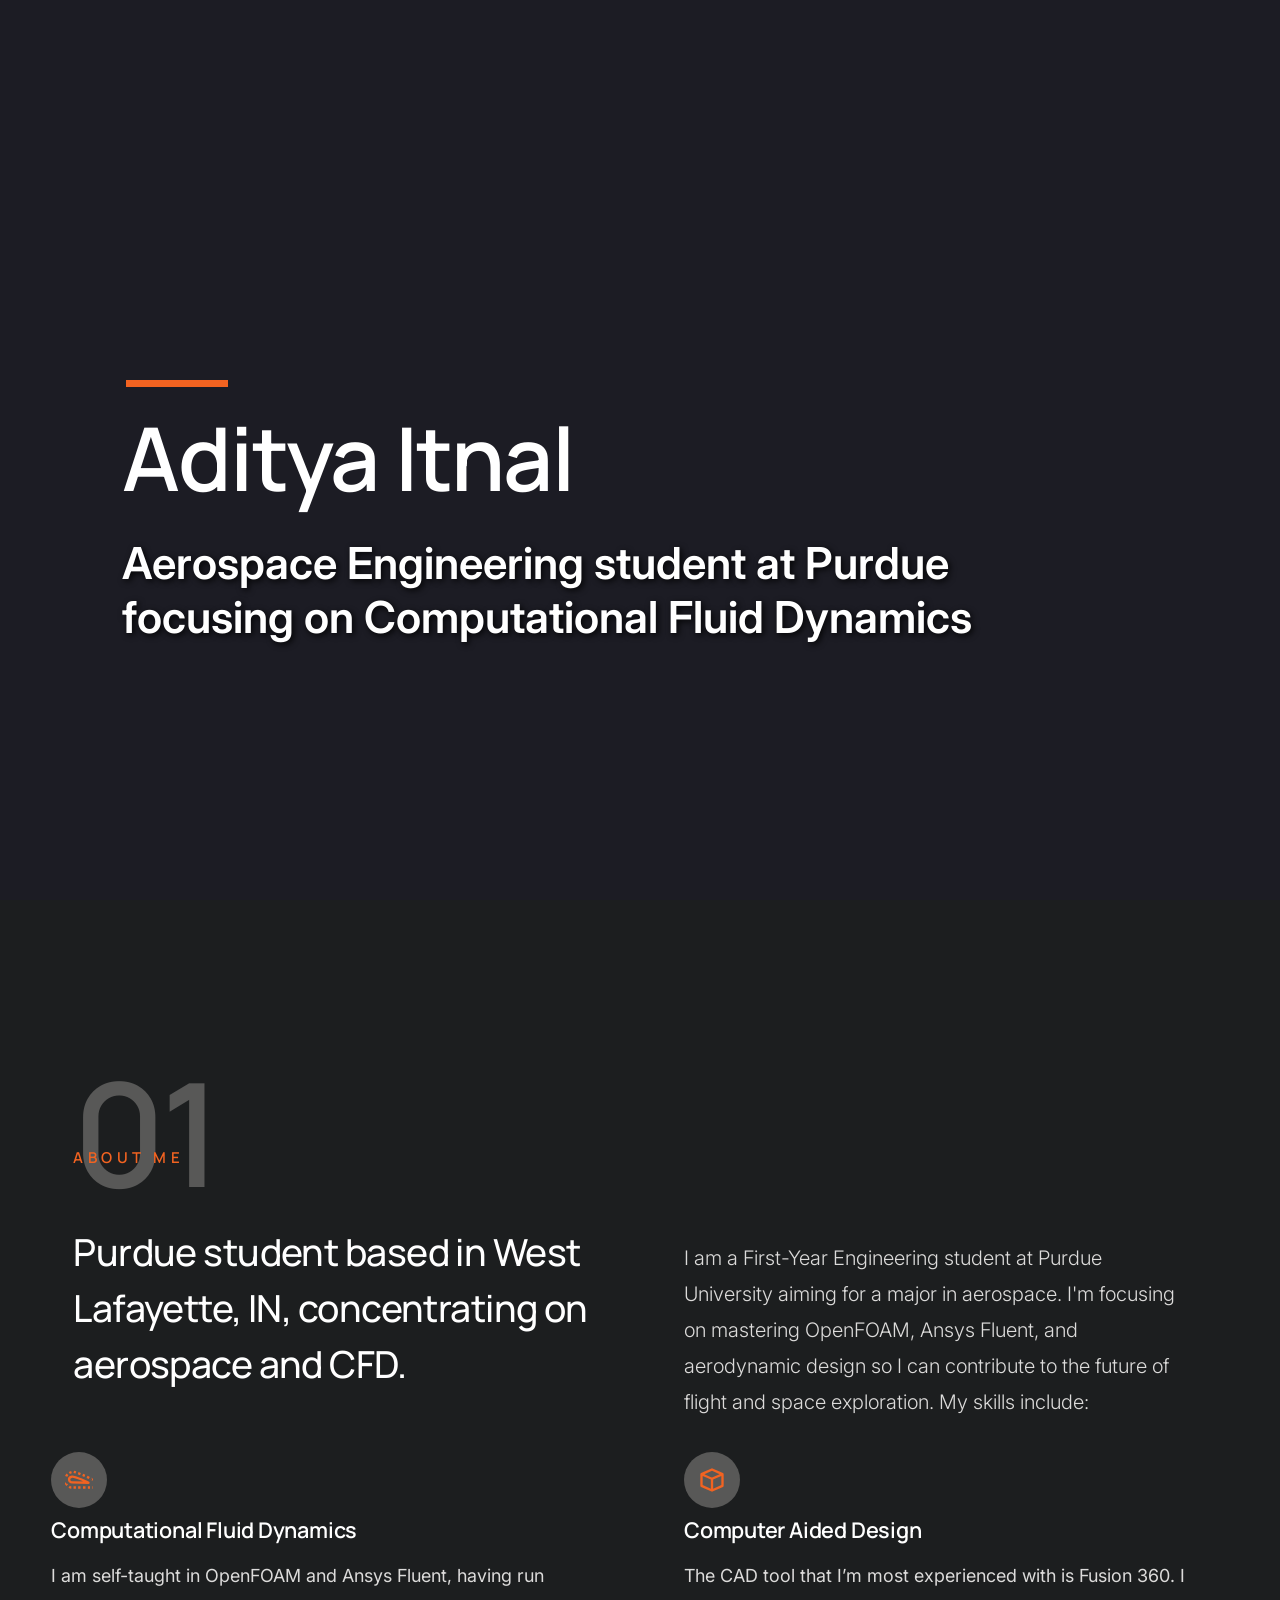
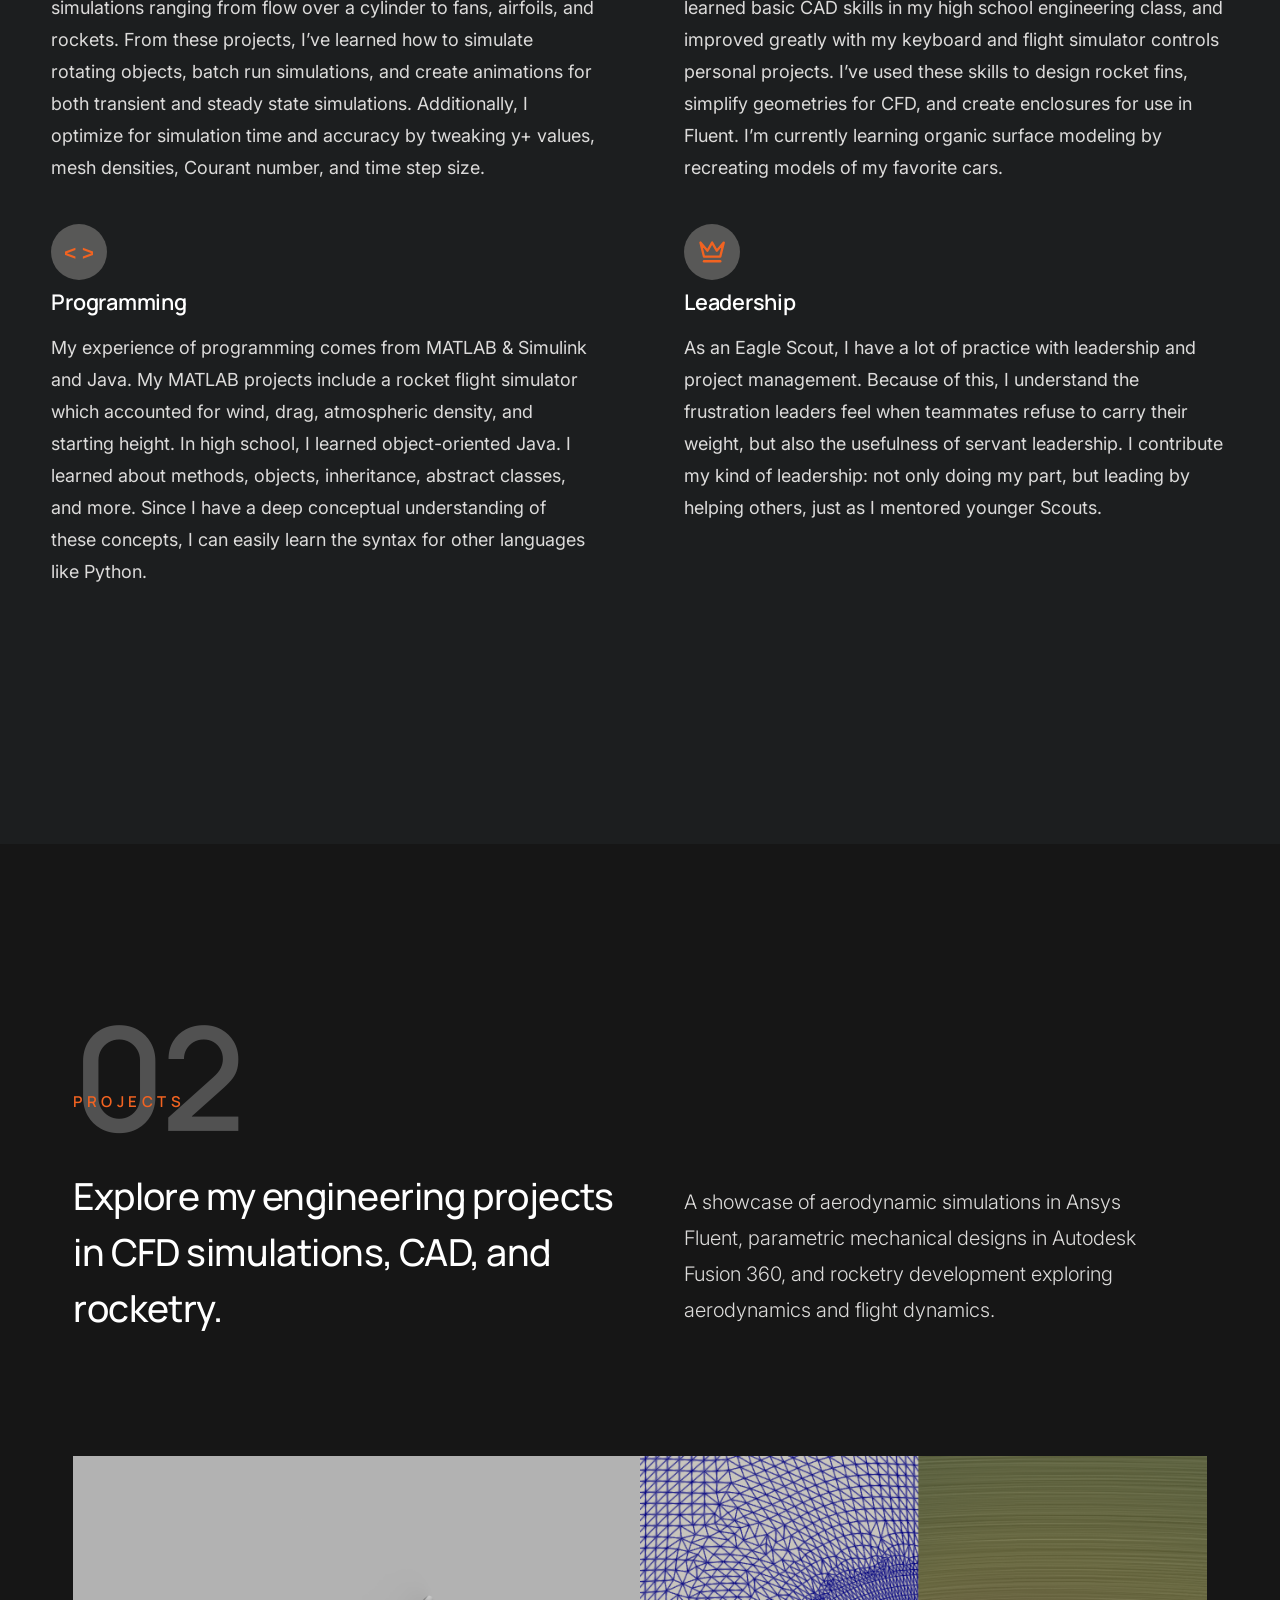
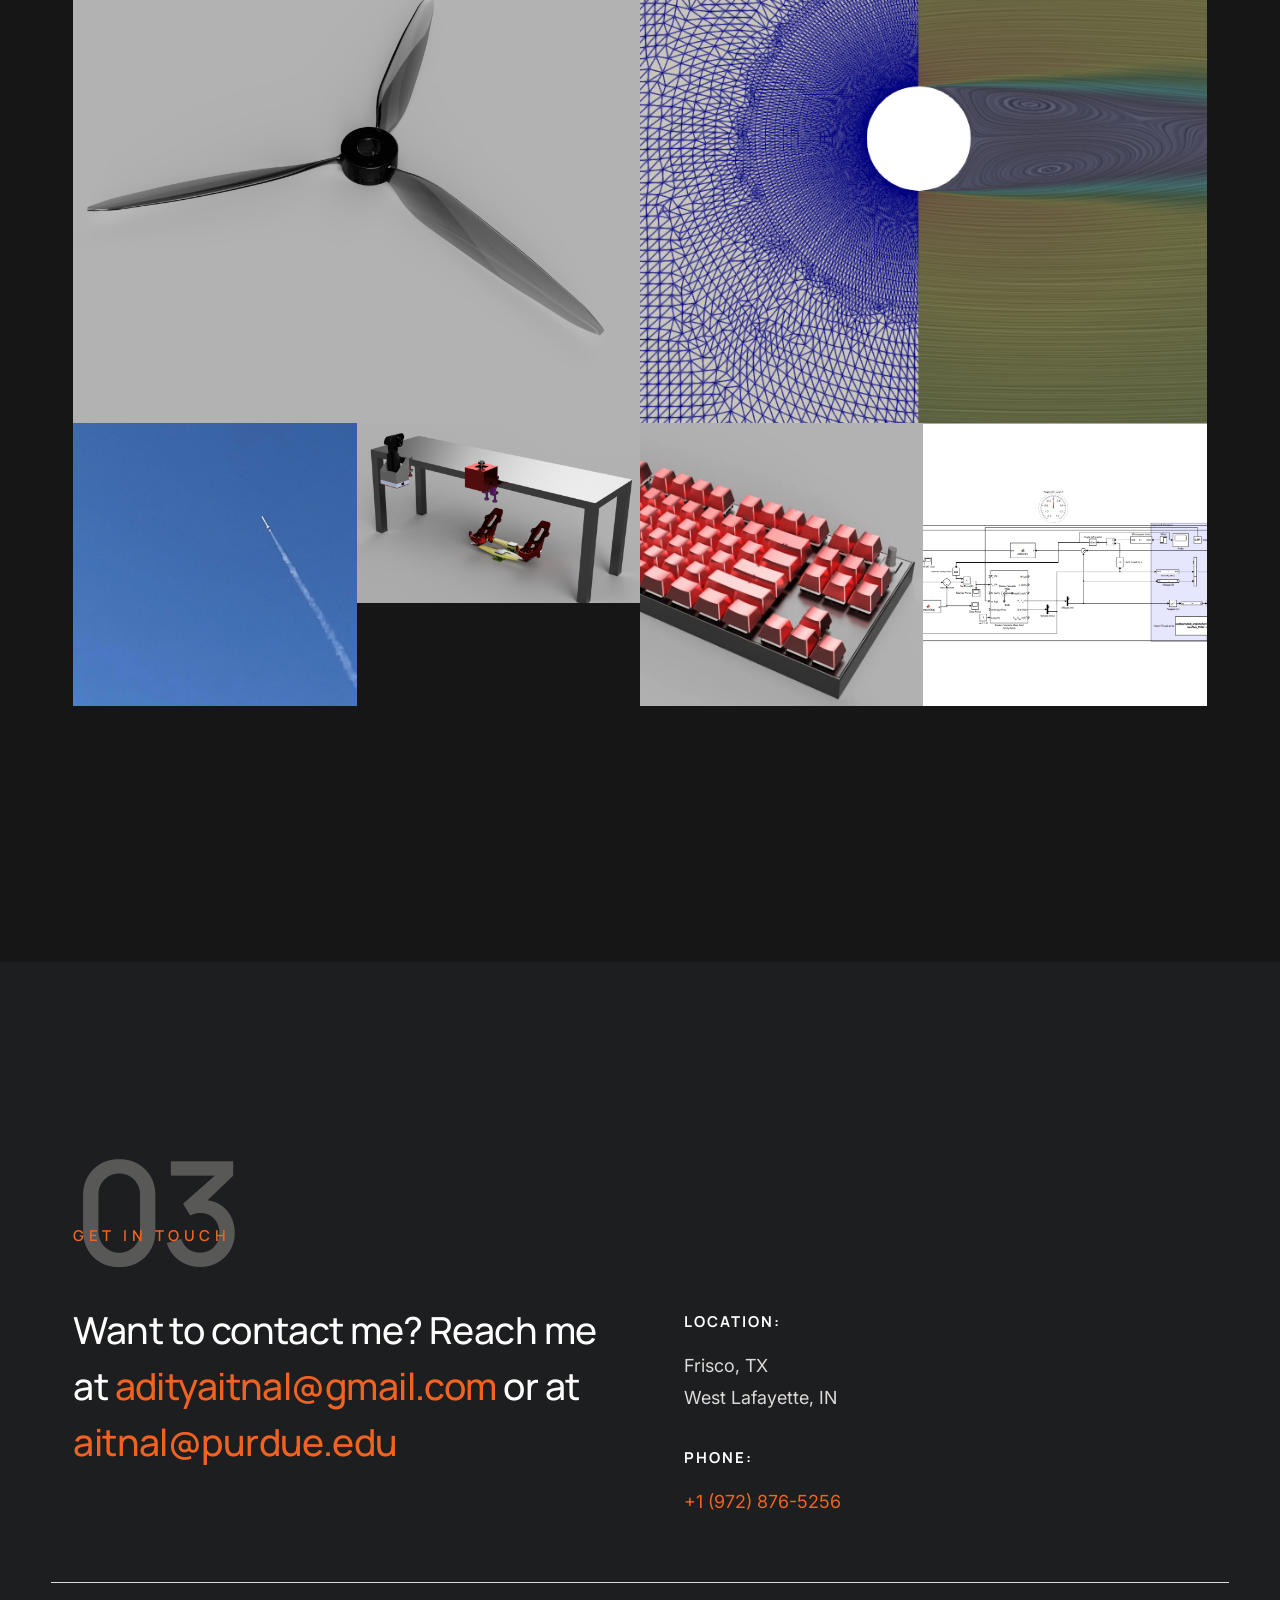
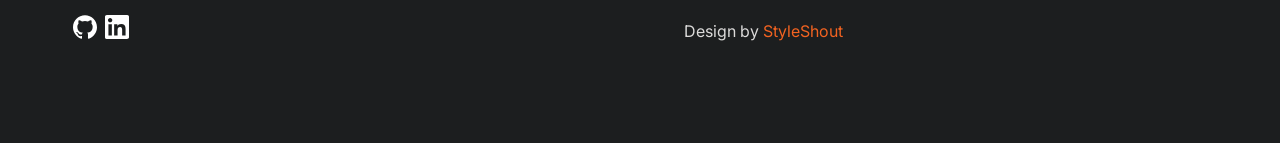
==== commit d75f6fec: "Add Winnand Simpit build journal page and use real renders on homepage card" ====
--- a/index.html
+++ b/index.html
@@ -71,6 +71,7 @@
                         <li><a href="#about" class="smoothscroll">About</a></li>
                         <li><a href="#projects" class="smoothscroll">Projects</a></li>
                         <li><a href="winnandTKL.html">Keyboard Journal</a></li>
+                        <li><a href="simpit.html">Simpit Journal</a></li>
                         <li><a href="#footer" class="smoothscroll">Contact</a></li>
                     </ul> <!-- s-header__menu-links -->
 
@@ -304,7 +305,7 @@
                             <article class="brick entry">
                                 <a href="#modal-03" class="entry__link">
                                     <div class="entry__thumb">
-                                        <img src="images/folio/grayscale@2x.jpg" alt="Flight Simulator Controls">
+                                        <img src="images/simpit/Full-Desk-Render.png" alt="Render of the F/A-18 style flight stick, throttle and rudder pedals on a desk">
                                     </div>
                                     <div class="entry__info">
                                         <div class="entry__cat">CAD / Fusion 360</div>
@@ -382,11 +383,11 @@
 
                 <div id="modal-03" hidden>
                     <div class="modal-popup">
-                        <img loading="lazy" src="images/folio/gallery/g-grayscale.jpg" alt="Flight Simulator Controls">
+                        <img loading="lazy" src="images/simpit/Full-Desk-Render.png" alt="Render of the F/A-18 style flight stick, throttle and rudder pedals on a desk">
             
                         <div class="modal-popup__desc">
                             <h5>Flight Simulator Controls</h5>
-                            <p>Engineered custom joystick, rudder, and throttle quadrant mechanisms in Autodesk Fusion 360. Focused on ergonomic handling, assembly tolerances, and functional 3D printable mechanical linkages.</p>
+                            <p>Designed an F/A-18 style flight stick, throttle and rudder pedal set in Fusion 360. It uses Hall effect sensors, a Blue Pill microcontroller, Ethernet-linked modules, generative-design rudder arms and 3D printable parts. <a href="simpit.html">Read the build journal</a></p>
                             <ul class="modal-popup__cat">
                                 <li>CAD</li>
                                 <li>Fusion 360</li>
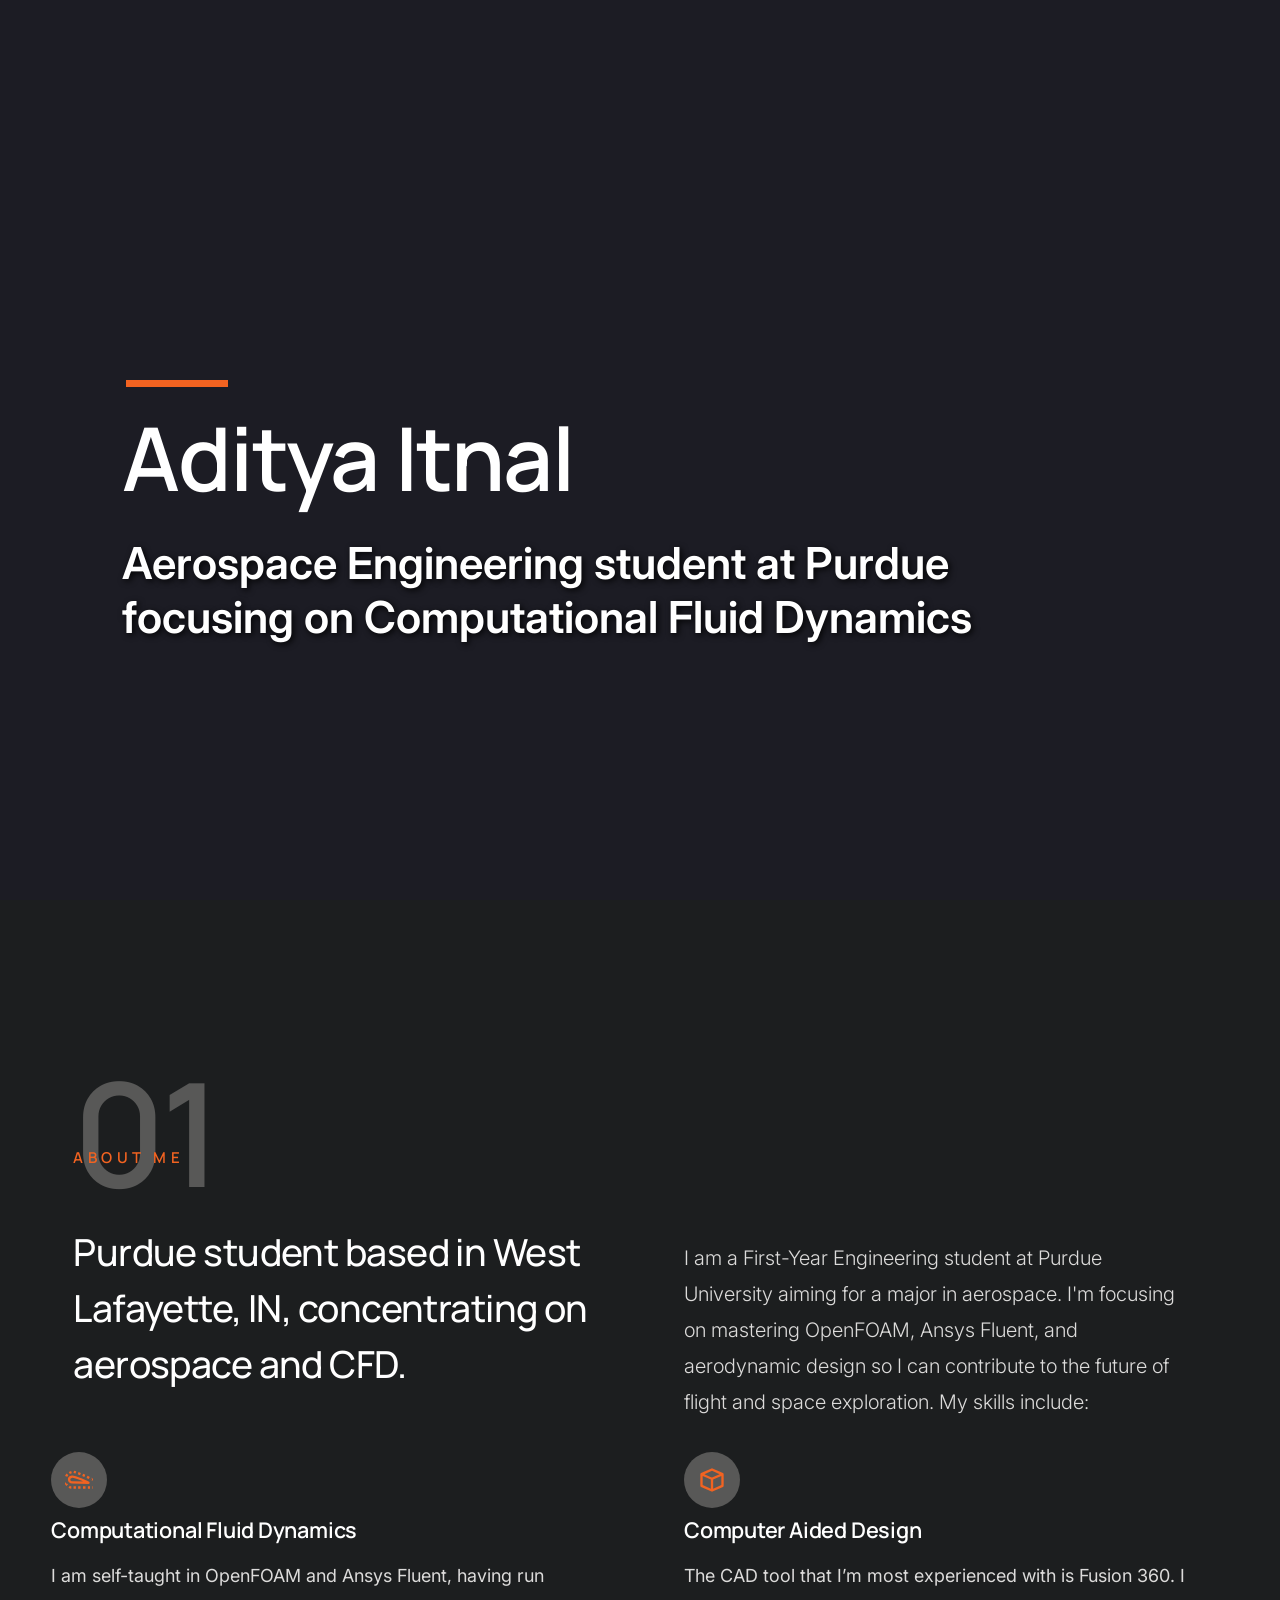
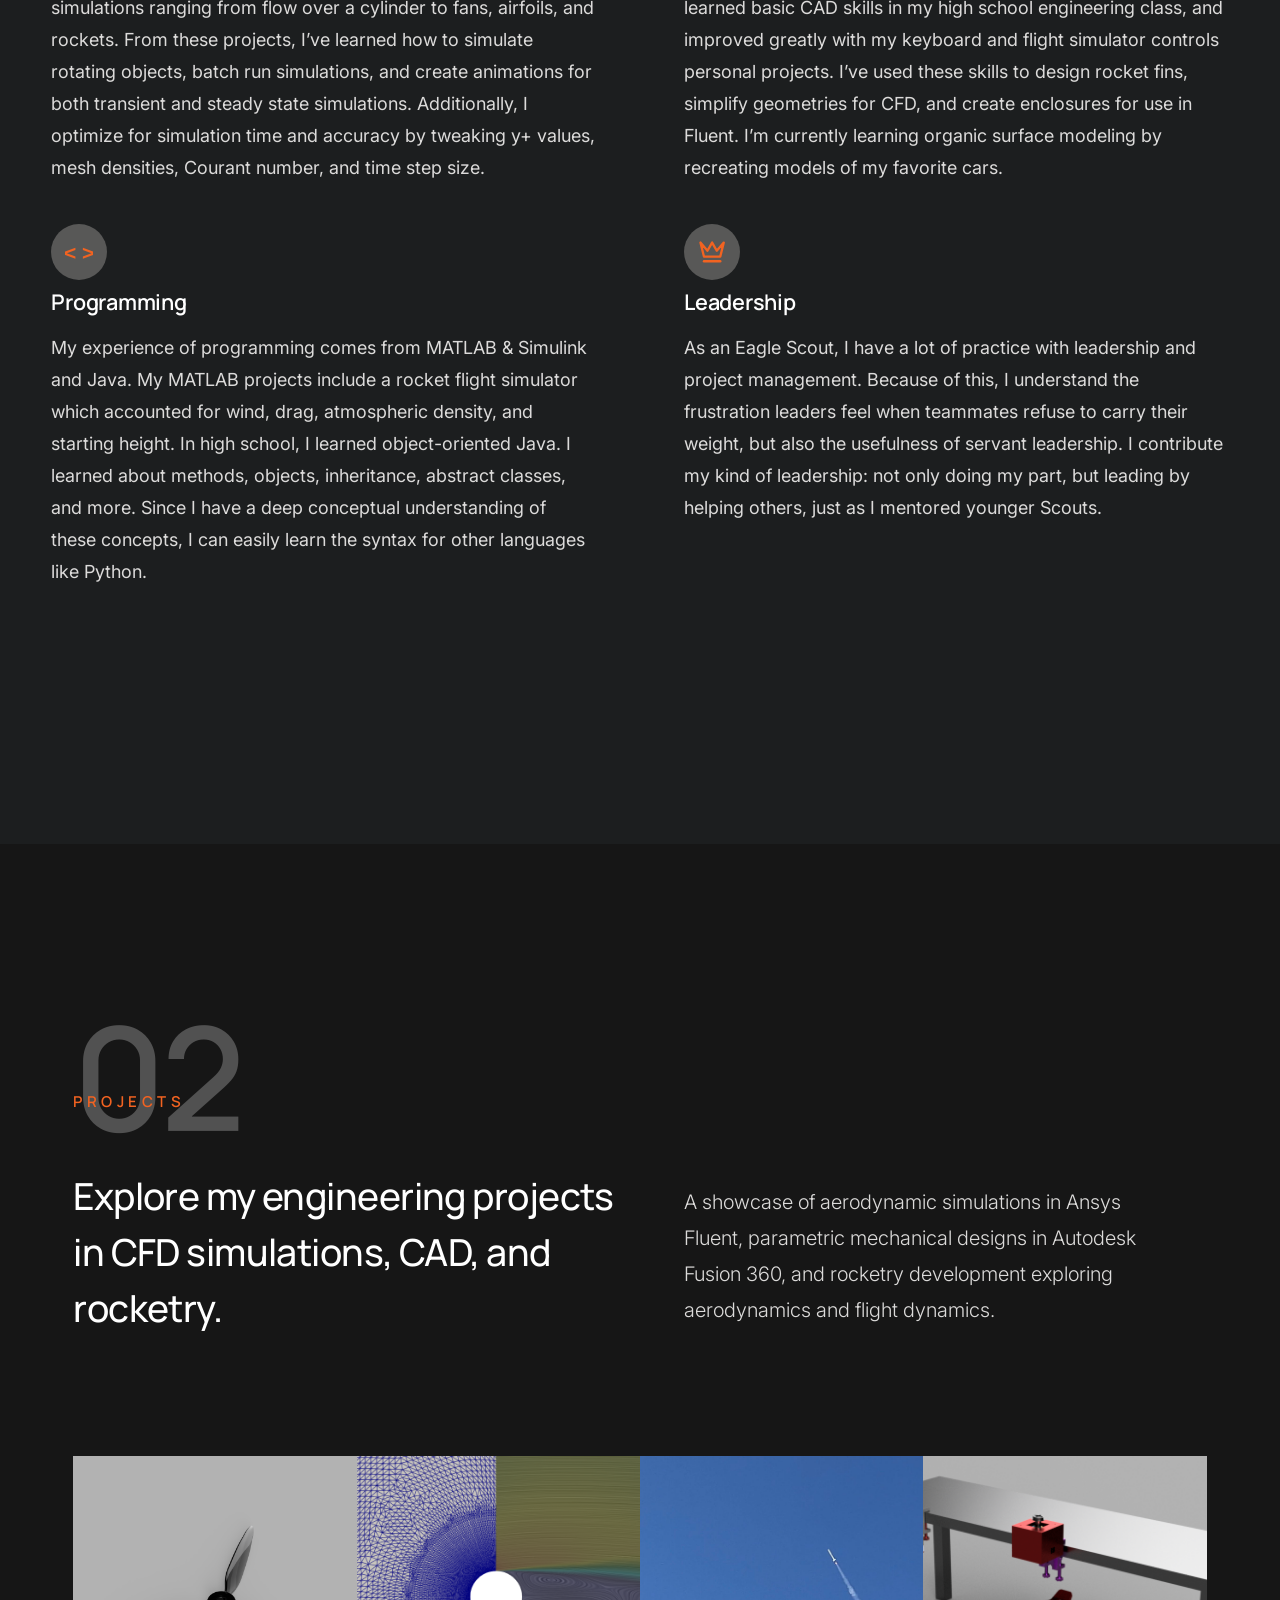
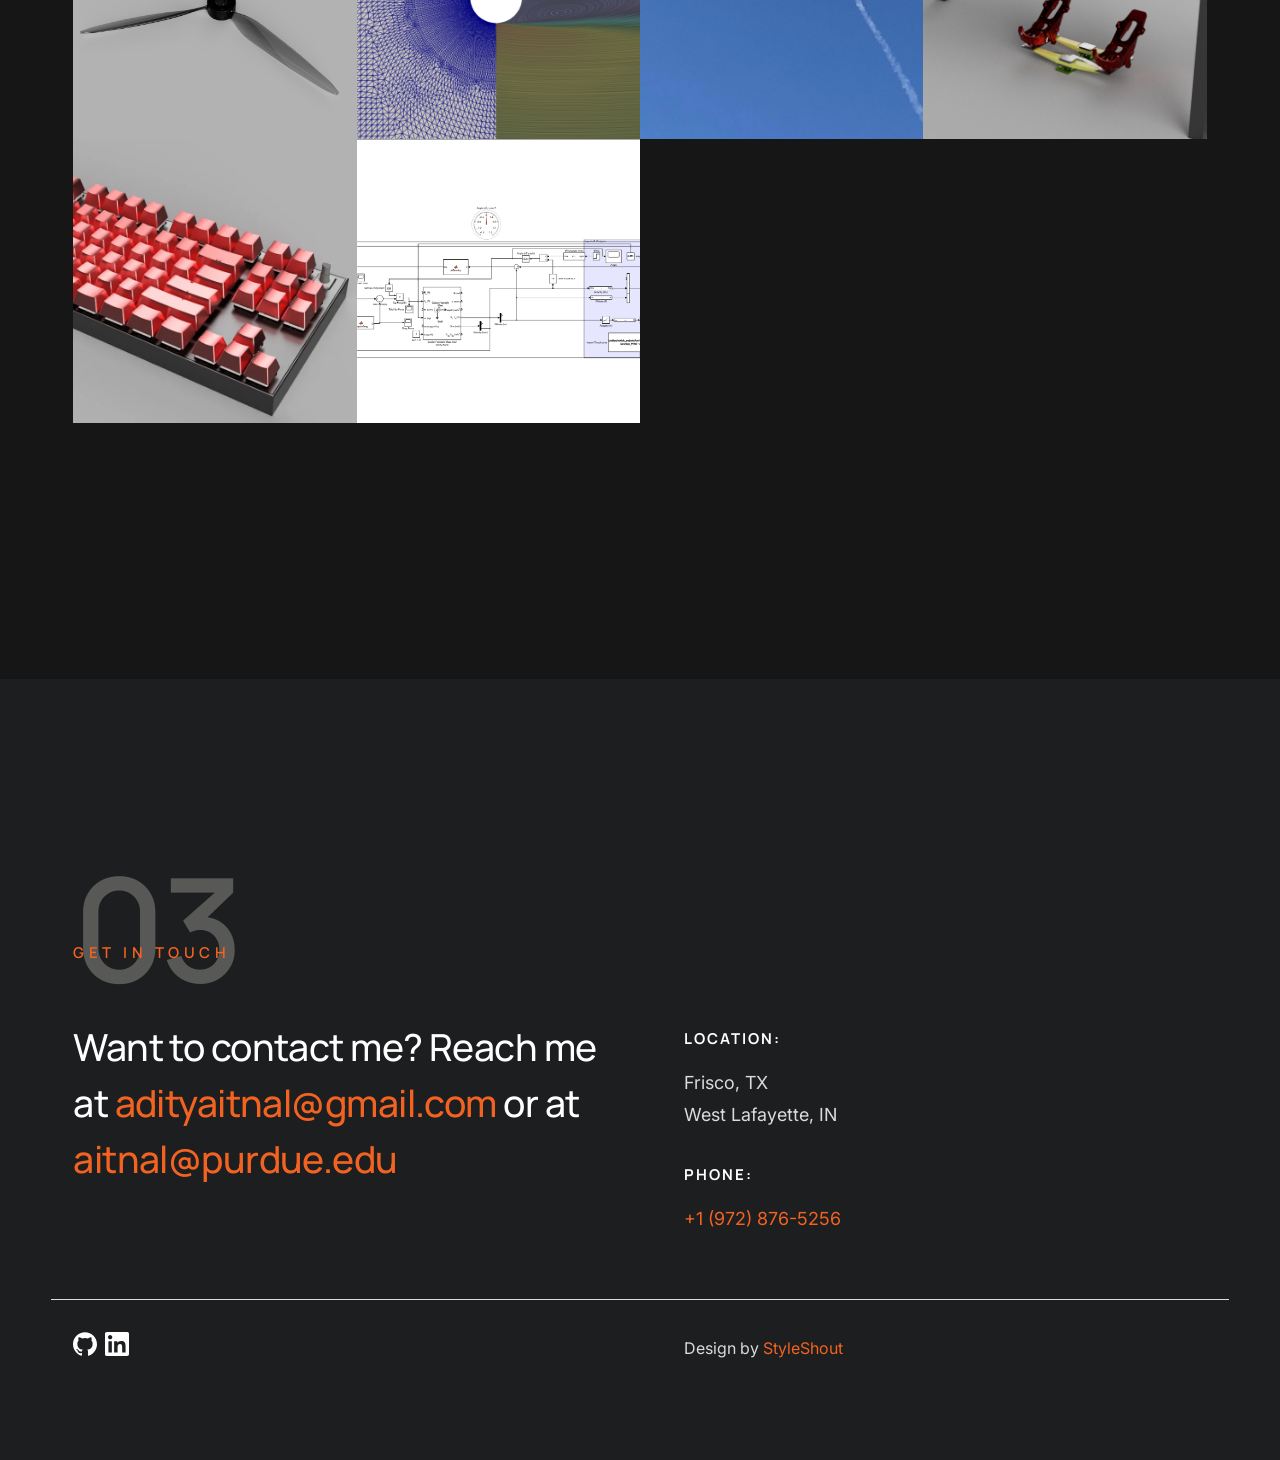
==== commit a7427eb1: "Make portfolio grid thumbnails uniform square tiles" ====
--- a/index.html
+++ b/index.html
@@ -265,7 +265,7 @@
 
                             <div class="grid-sizer"></div>
 
-                            <article class="brick brick--double entry">
+                            <article class="brick entry">
                                 <a href="#modal-04" class="entry__link">
                                     <div class="entry__thumb">
                                         <img src="images/AmphDroneProp.png" alt="Rotating Fan & Turbomachinery CFD">
@@ -278,7 +278,7 @@
                             </article> <!-- entry -->
 
 
-                            <article class="brick brick--double entry">
+                            <article class="brick entry">
                                 <a href="#modal-02" class="entry__link">
                                     <div class="entry__thumb">
                                         <img src="images/VonKarmanImage.png" alt="Von Kármán Vortex Street CFD Simulation">
--- a/css/styles.css
+++ b/css/styles.css
@@ -3938,7 +3938,17 @@
     position : relative;
 }
 
+.bricks-wrapper .entry__thumb {
+    overflow     : hidden;
+    aspect-ratio : 1 / 1;
+}
+
 .bricks-wrapper .entry__link img {
+    display        : block;
+    width          : 100%;
+    max-width      : 100%;
+    height         : 100%;
+    object-fit     : cover;
     vertical-align : bottom;
     transition     : all 0.3s ease-in-out;
     margin         : 0;
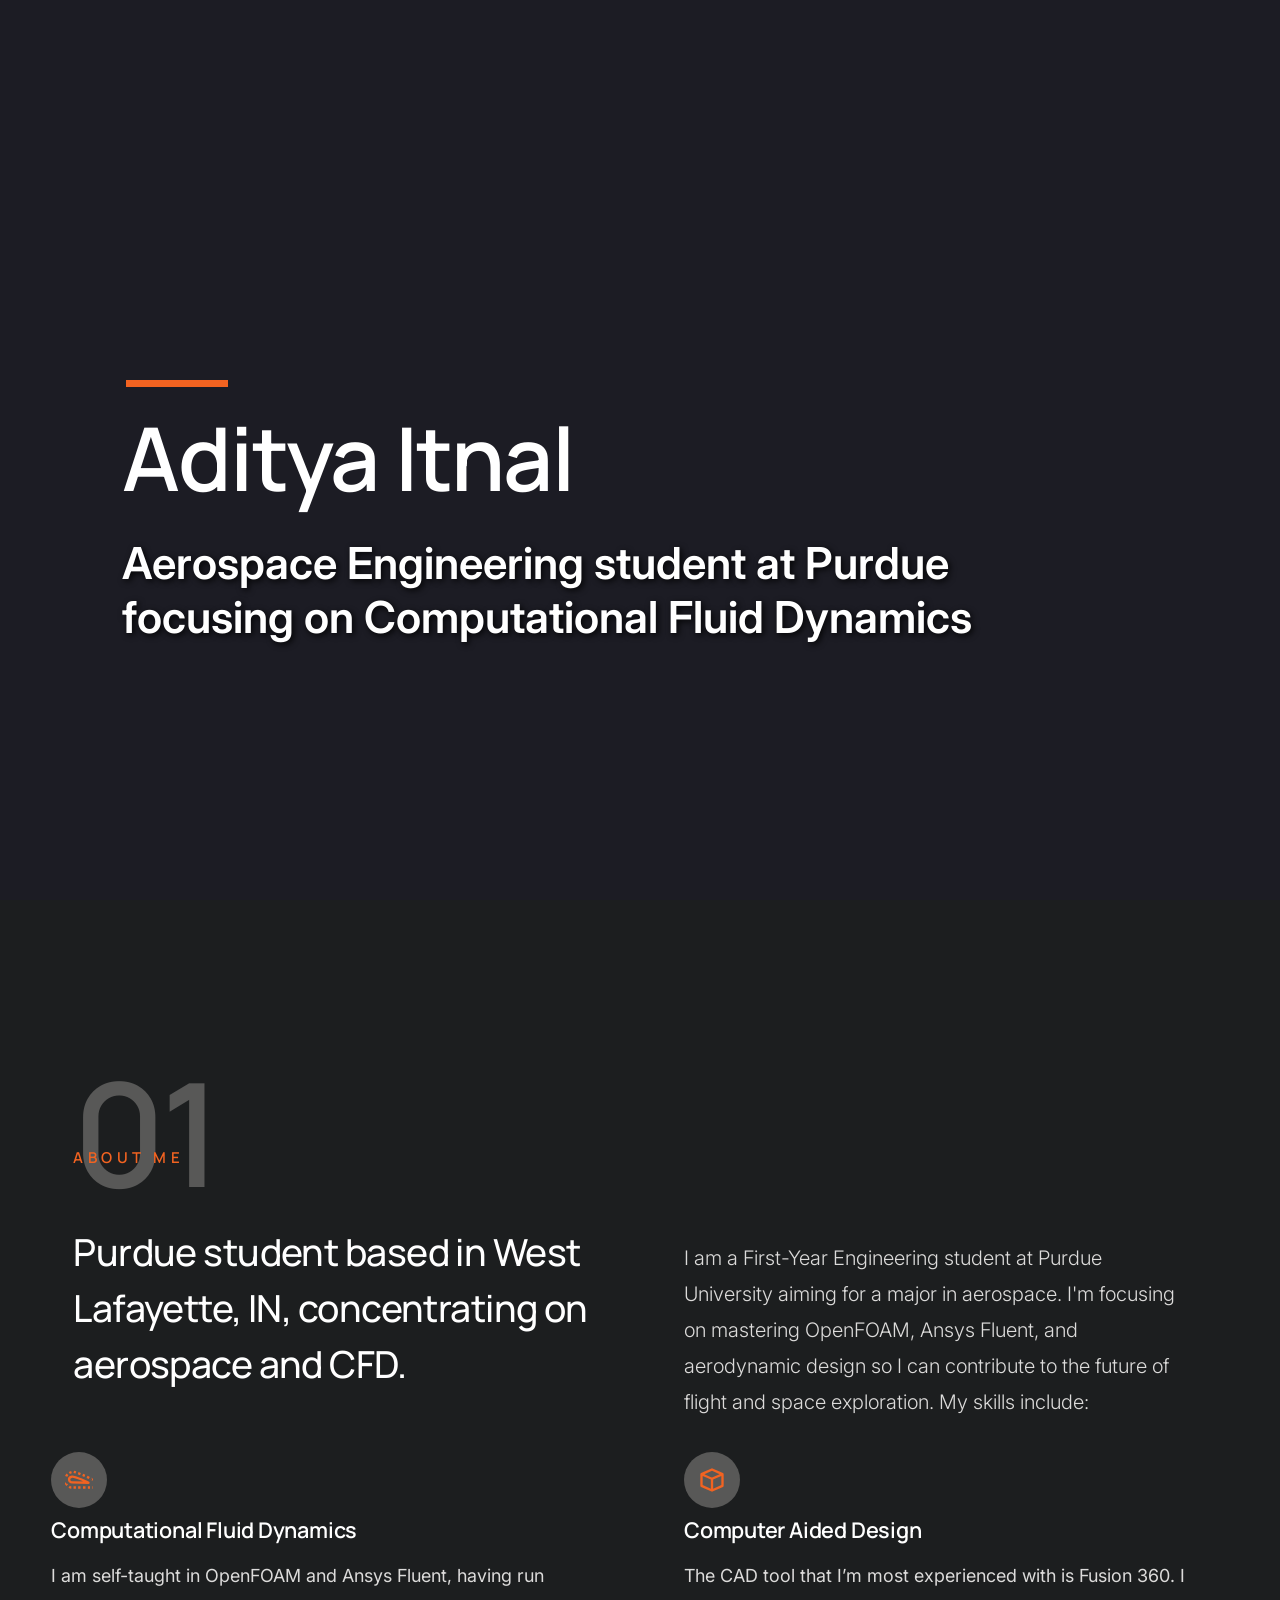
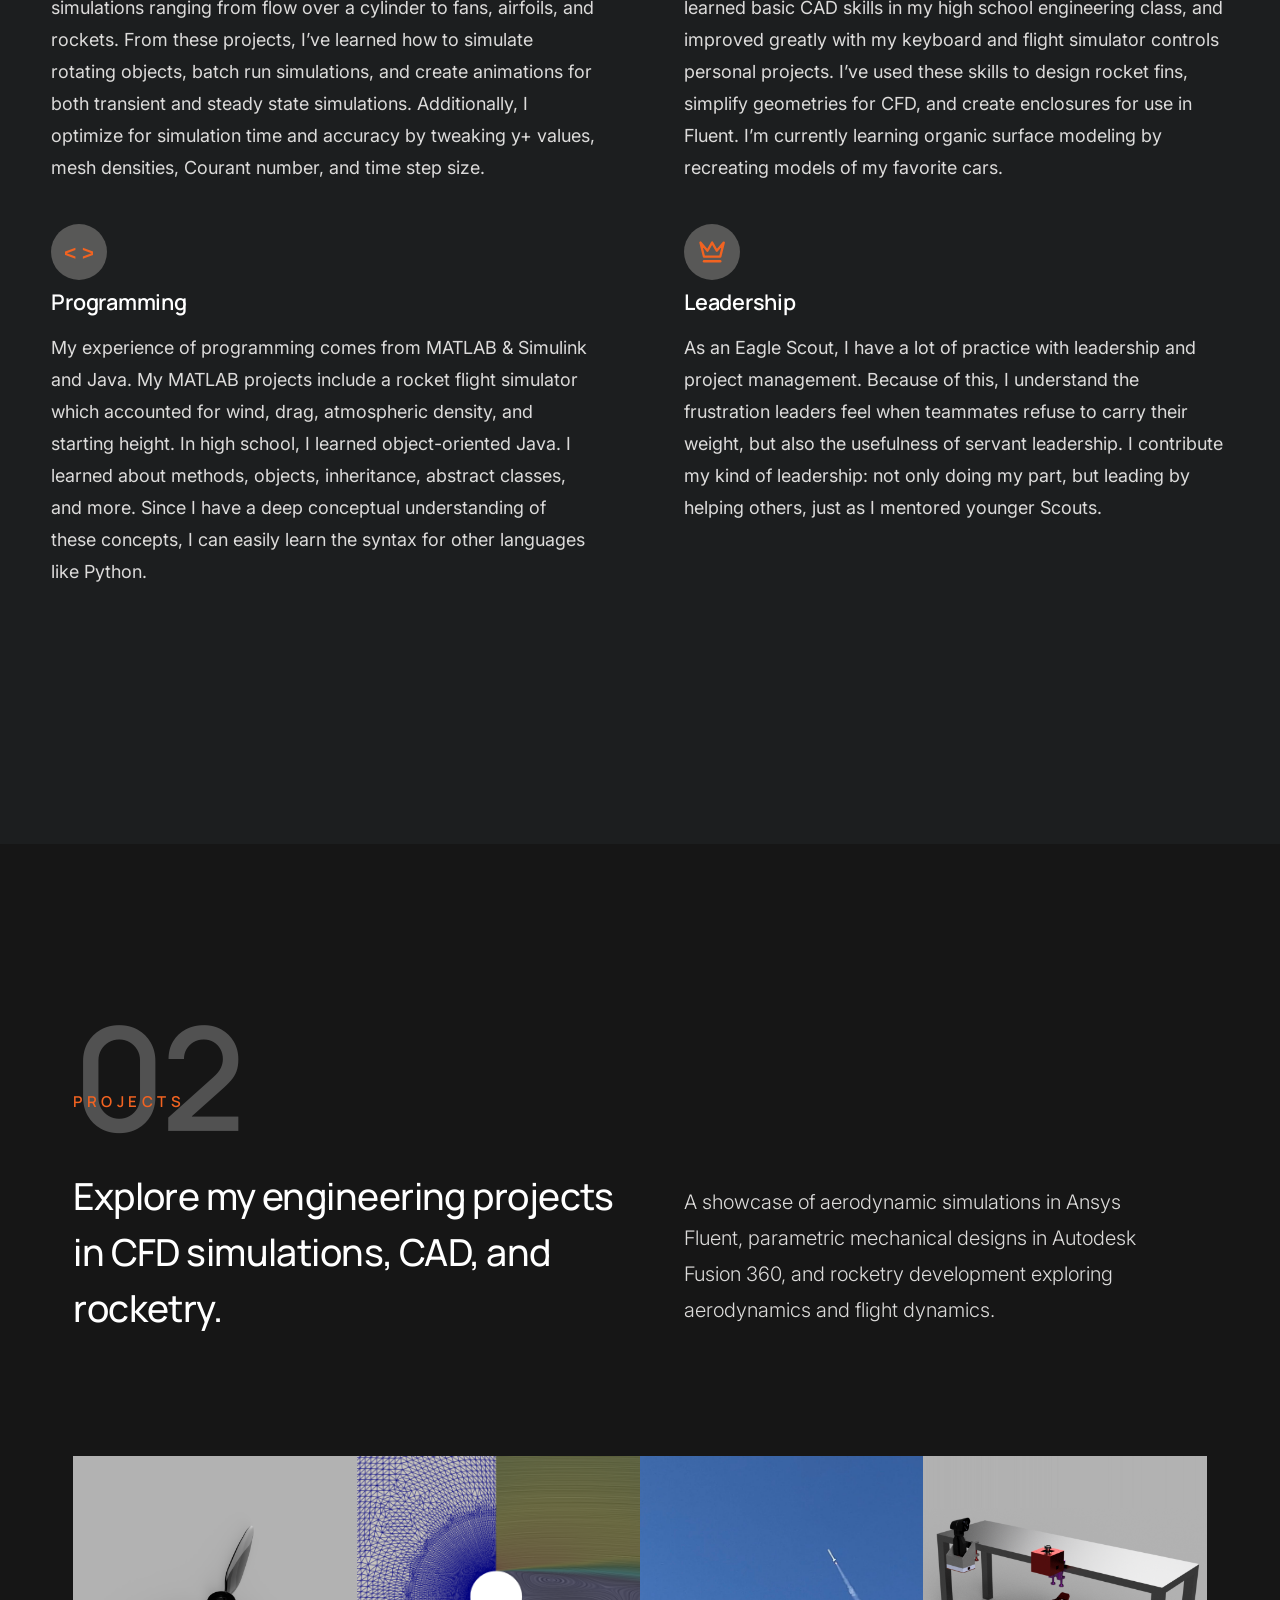
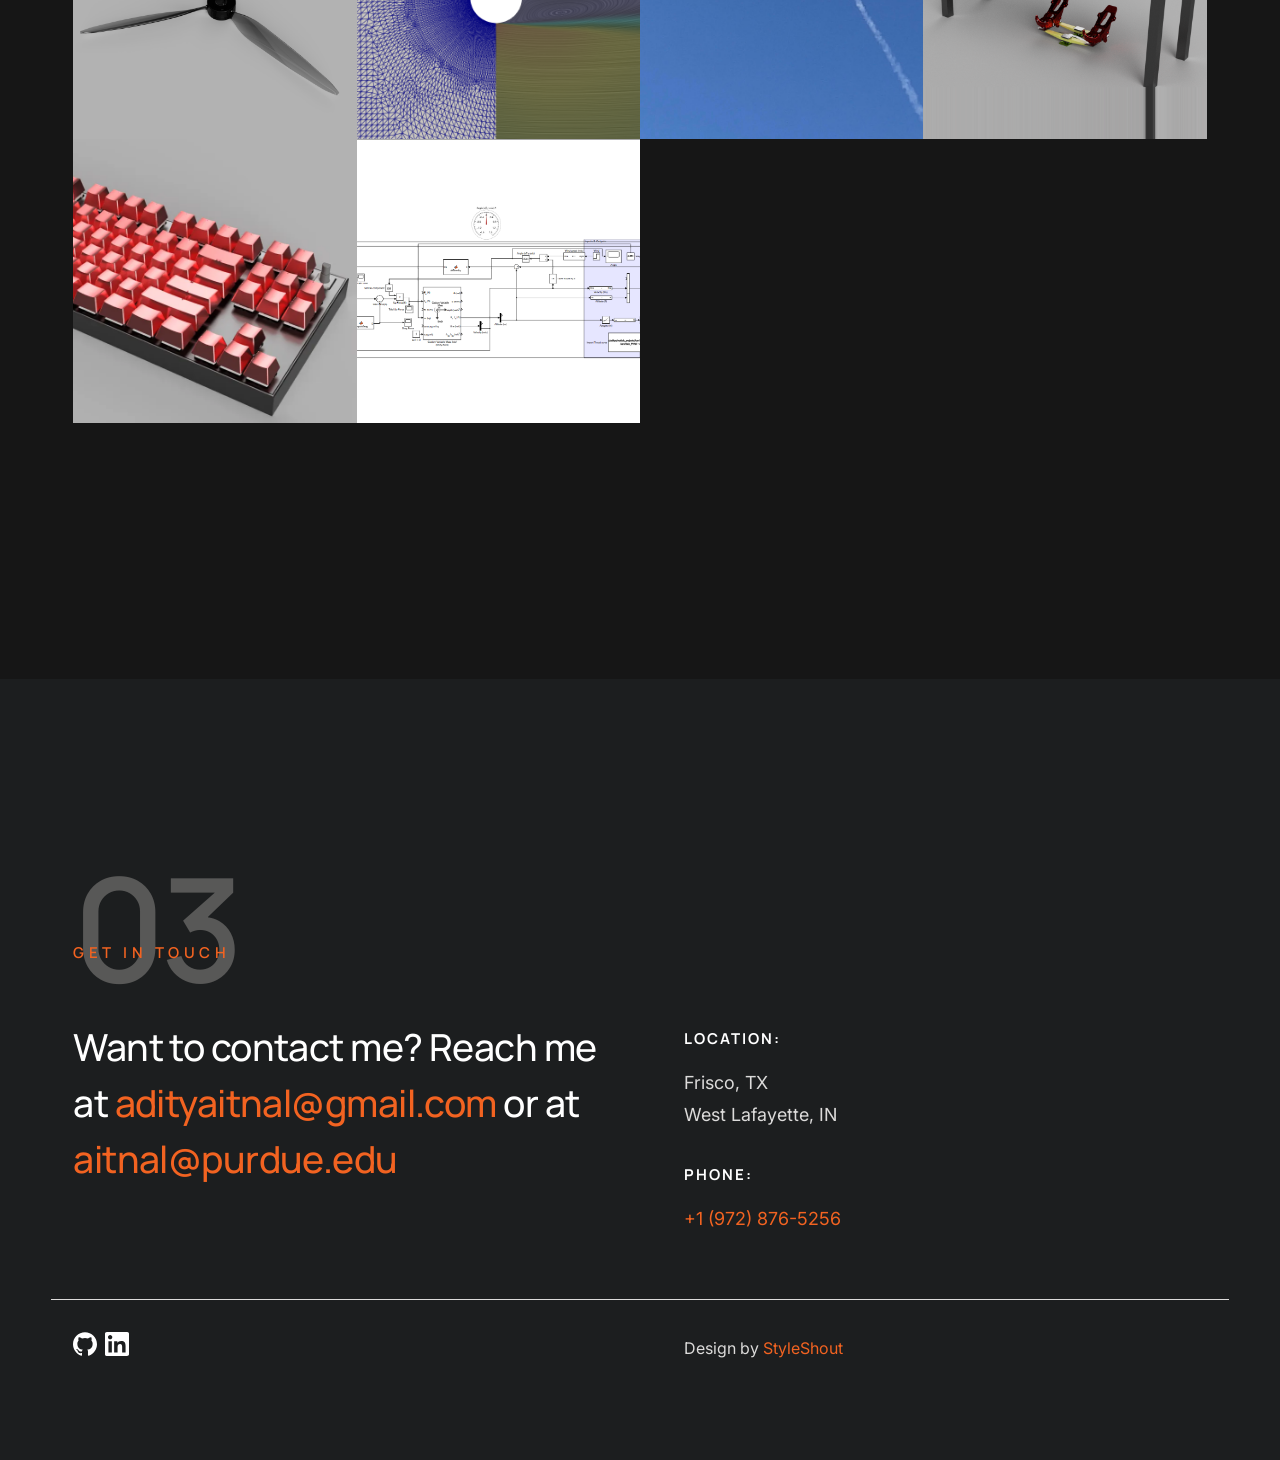
==== commit bebede87: "Pad simpit grid thumbnail to square so the full render shows" ====
--- a/index.html
+++ b/index.html
@@ -305,7 +305,7 @@
                             <article class="brick entry">
                                 <a href="#modal-03" class="entry__link">
                                     <div class="entry__thumb">
-                                        <img src="images/simpit/Full-Desk-Render.png" alt="Render of the F/A-18 style flight stick, throttle and rudder pedals on a desk">
+                                        <img src="images/simpit/Full-Desk-Render-square.png" alt="Render of the F/A-18 style flight stick, throttle and rudder pedals on a desk">
                                     </div>
                                     <div class="entry__info">
                                         <div class="entry__cat">CAD / Fusion 360</div>
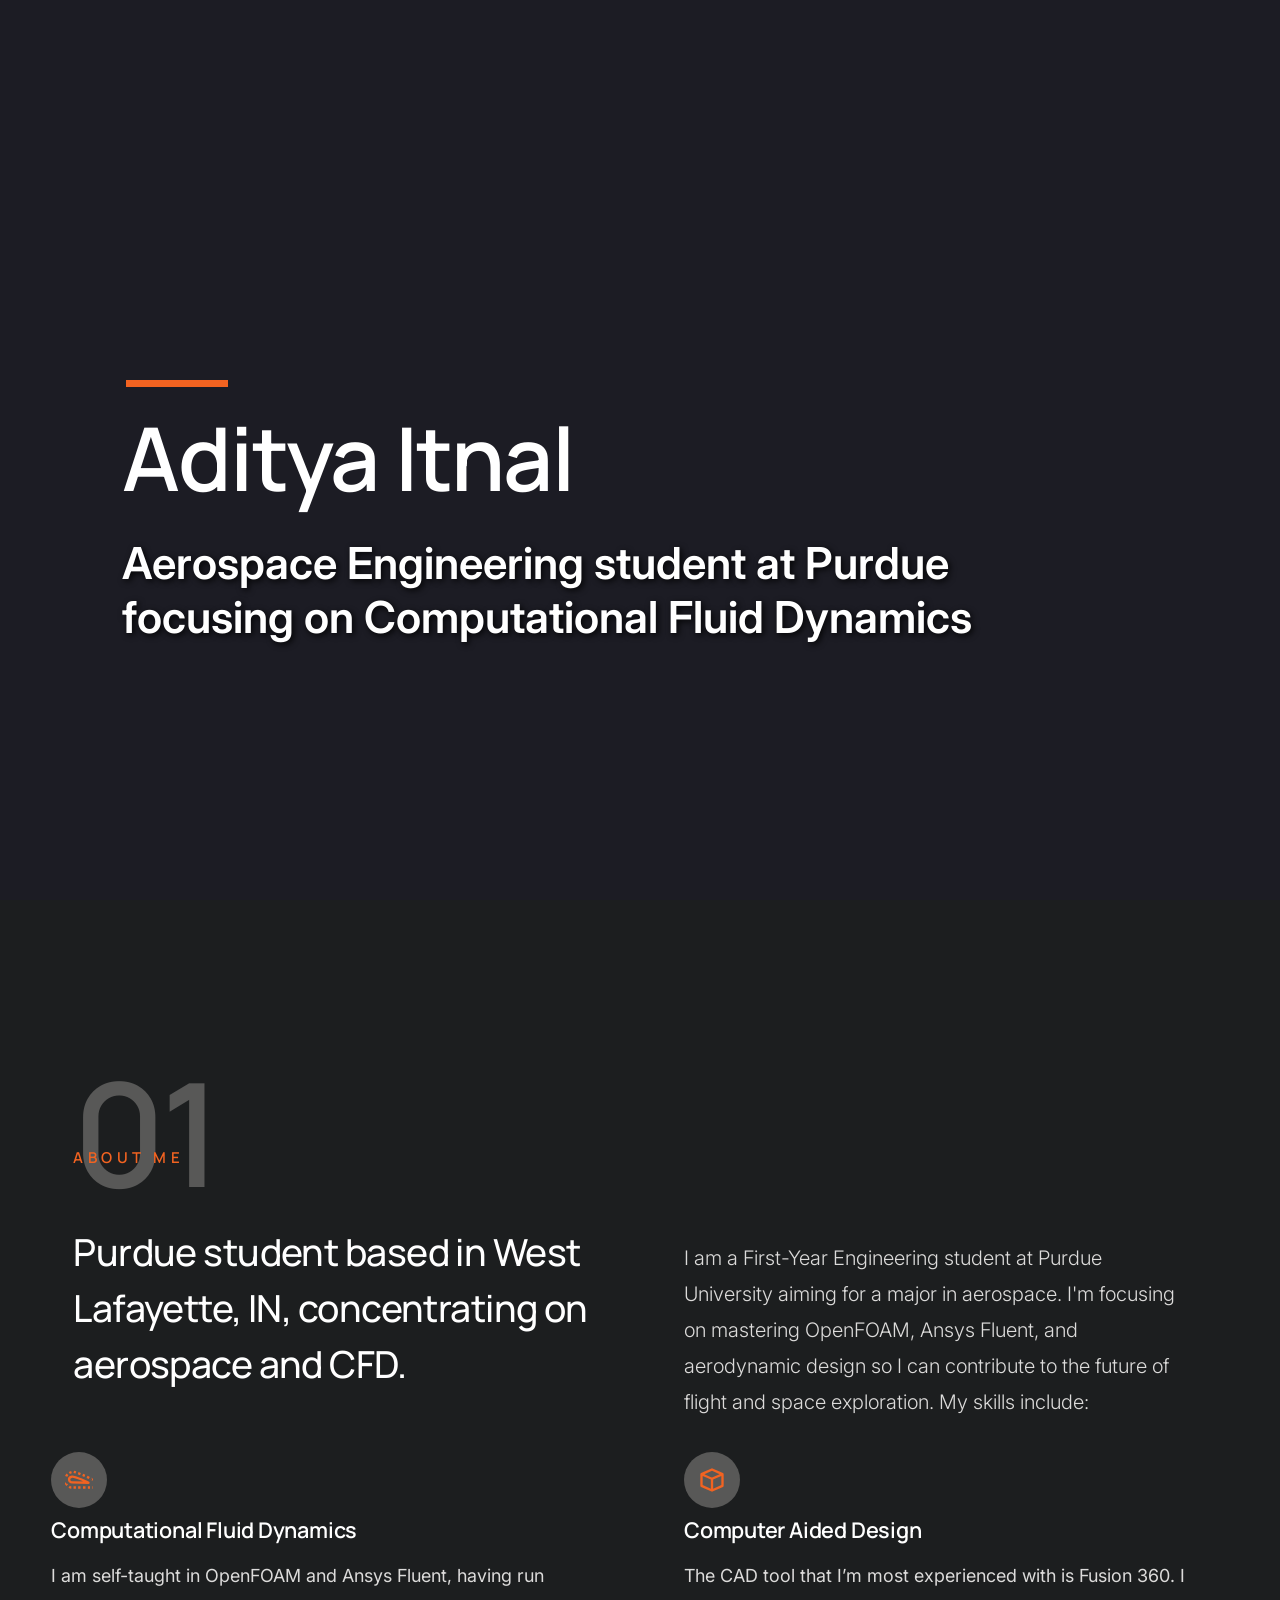
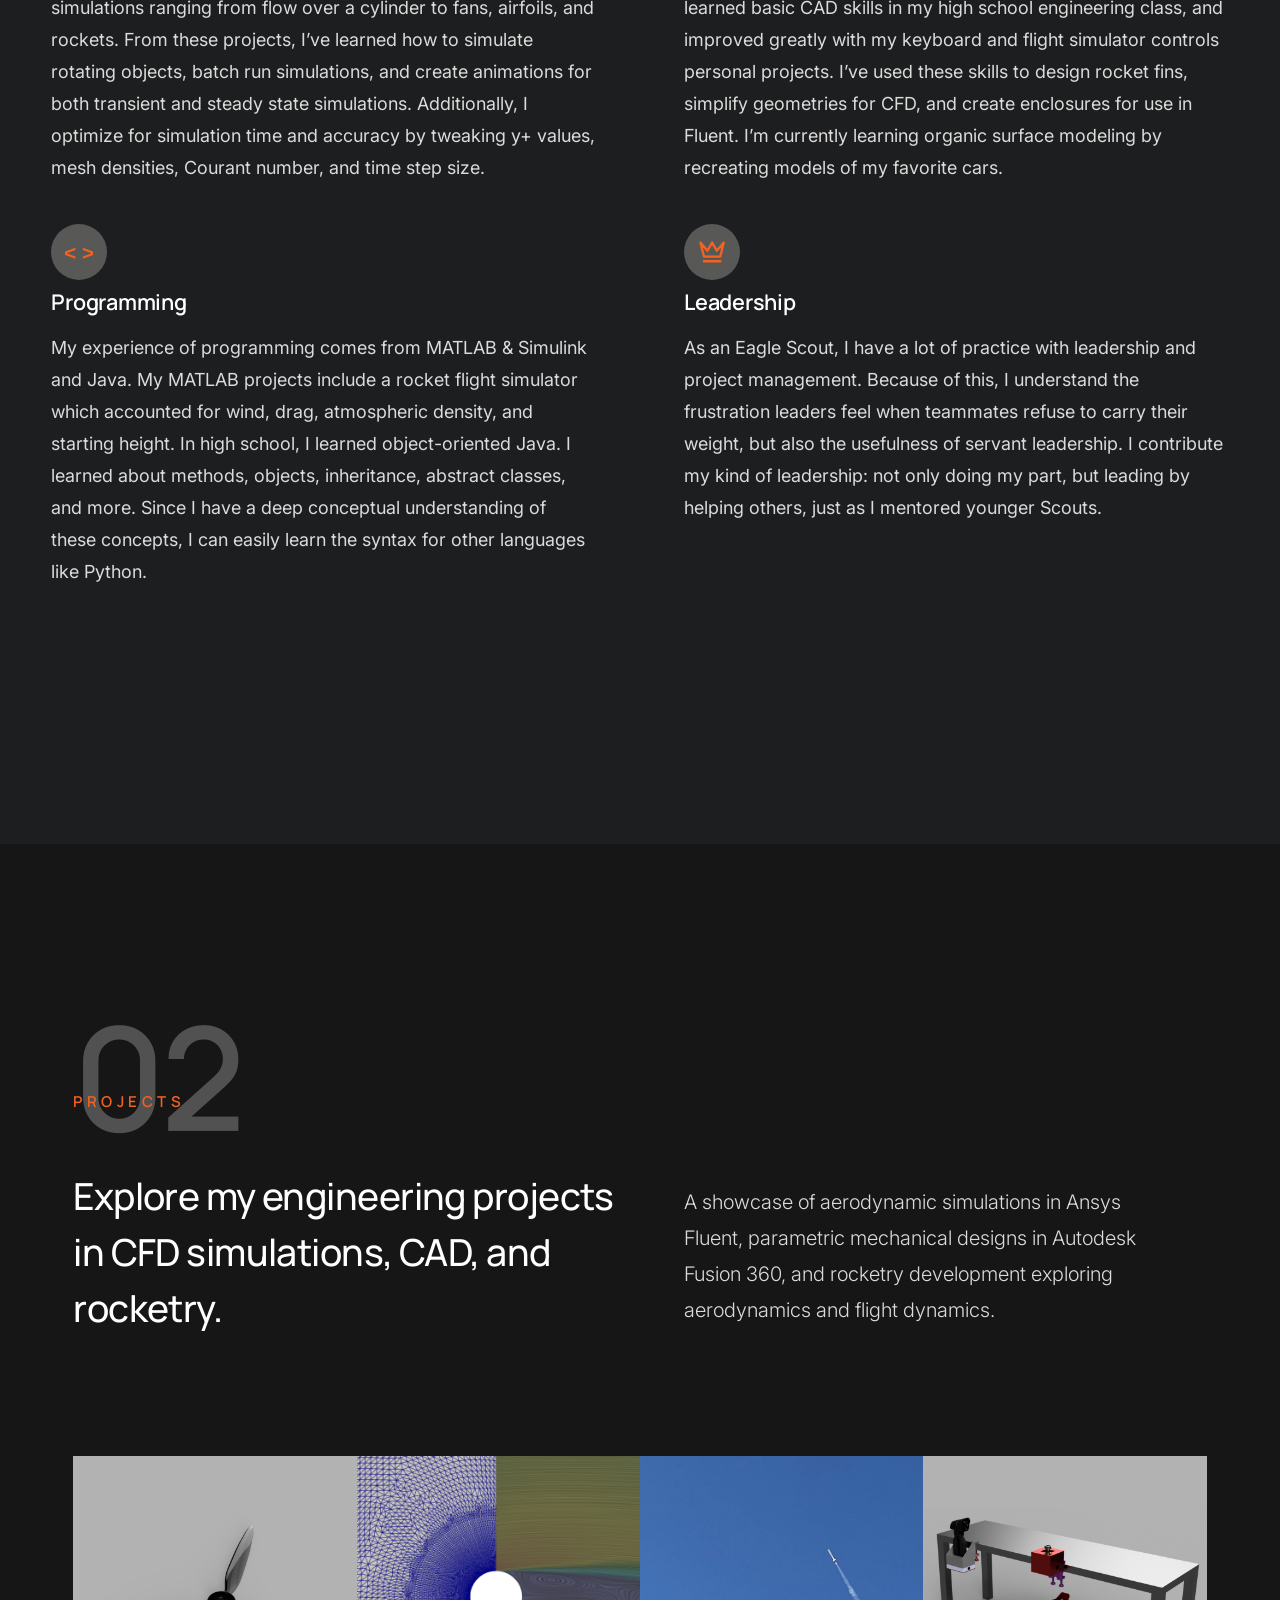
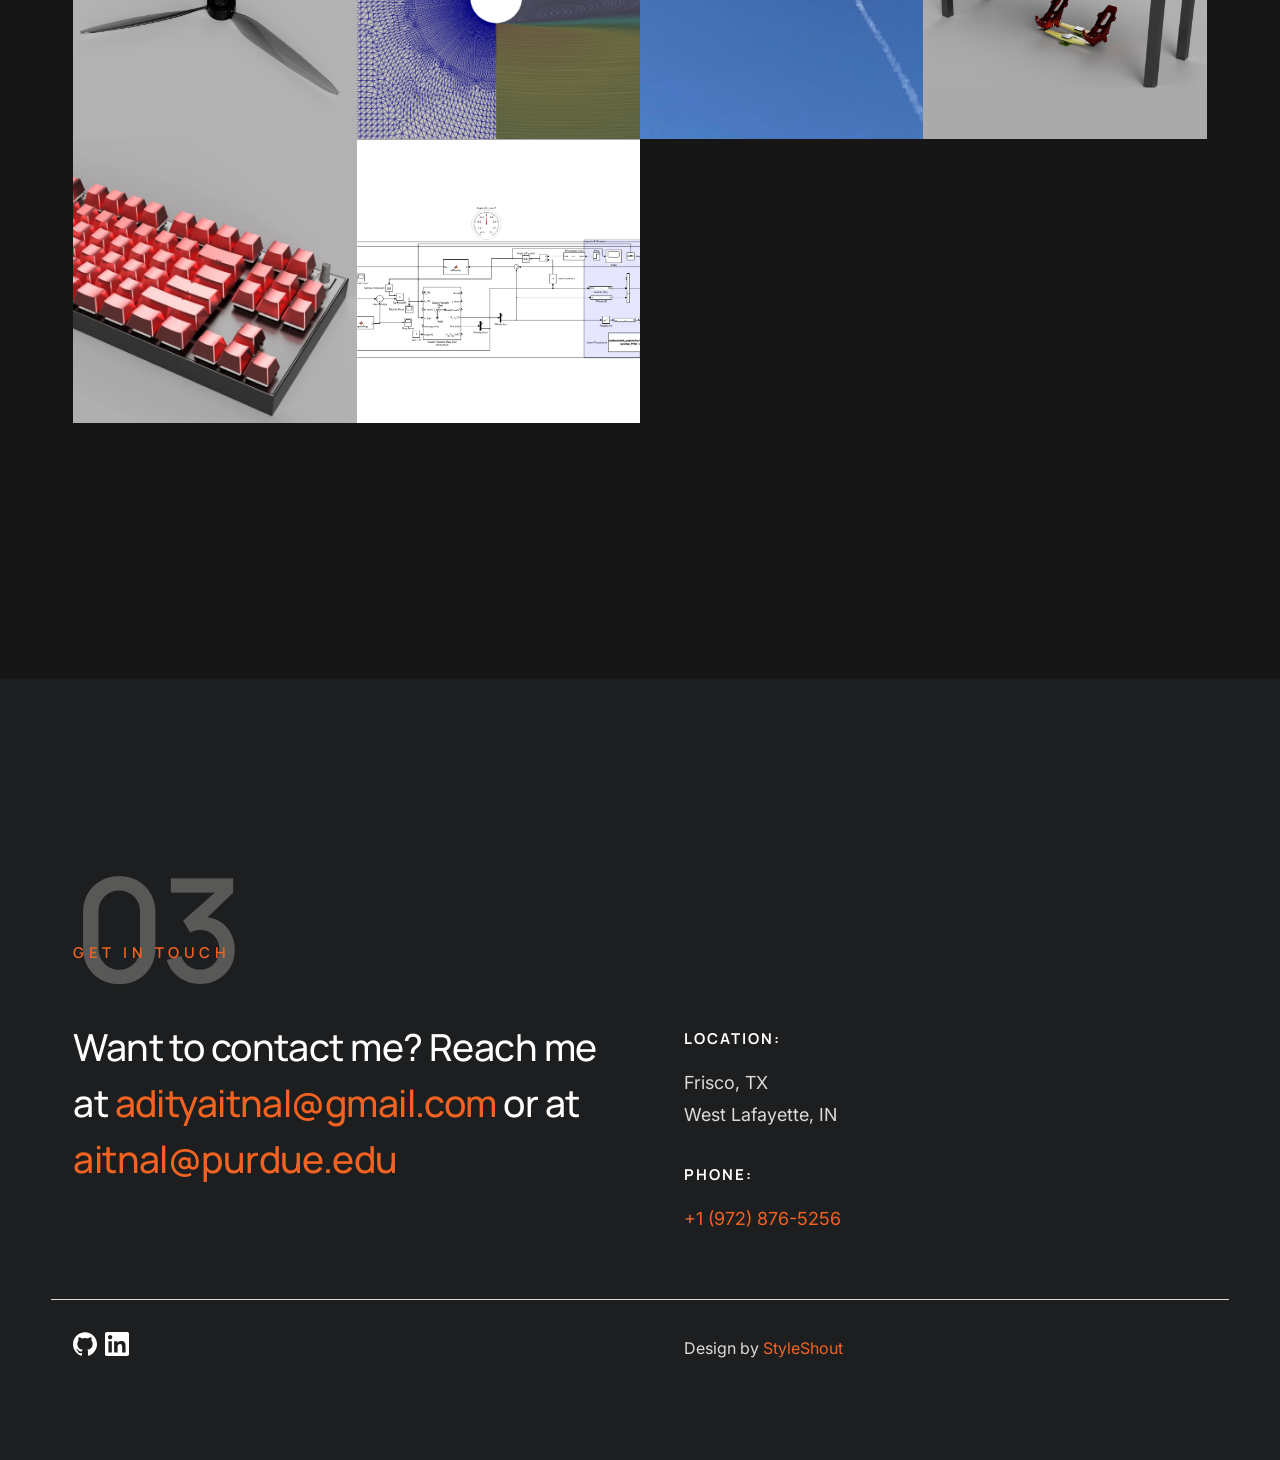
==== commit 988cbf12: "Replace first grid card with Amphibious UAV propeller (VIP) project" ====
--- a/index.html
+++ b/index.html
@@ -268,11 +268,11 @@
                             <article class="brick entry">
                                 <a href="#modal-04" class="entry__link">
                                     <div class="entry__thumb">
-                                        <img src="images/AmphDroneProp.png" alt="Rotating Fan & Turbomachinery CFD">
+                                        <img src="images/AmphDroneProp.png" alt="Render of the three-blade amphibious drone propeller">
                                     </div>
                                     <div class="entry__info">
-                                        <div class="entry__cat">CFD / Ansys Fluent</div>
-                                        <h4 class="entry__title">Rotating Machinery & Fan CFD</h4>
+                                        <div class="entry__cat">Propulsion / CFD • Purdue VIP</div>
+                                        <h4 class="entry__title">Amphibious UAV Propeller Design &amp; CFD</h4>
                                     </div>
                                 </a>
                             </article> <!-- entry -->
@@ -399,15 +399,17 @@
 
                 <div id="modal-04" hidden>
                     <div class="modal-popup">
-                        <img loading="lazy" src="images/AmphDroneProp.png" alt="Rotating machinery and fan CFD simulation">
+                        <img loading="lazy" src="images/AmphDroneProp.png" alt="Render of the three-blade amphibious drone propeller">
             
                         <div class="modal-popup__desc">
-                            <h5>Rotating Machinery & Fan CFD</h5>
-                            <p>Simulated rotating fan geometries and internal aerodynamic flow paths in Ansys Fluent using Moving Reference Frame (MRF) and sliding mesh techniques to analyze pressure gradients and mass flow rates.</p>
+                            <h5>Amphibious UAV Propeller Design &amp; CFD</h5>
+                            <p>CFD lead for a Purdue Vertically Integrated Projects (VIP) team developing a propeller for a drone that flies in air and operates in water. I designed a 10 in. propeller with OpenProp lifting-line code in MATLAB, then wrote a Python Fusion 360 add-in that batch-imports and lofts the blade sections into CAD. In Ansys Fluent, I built a Moving Reference Frame (MRF) model with inflation layers and a body-of-influence wake refinement. I resized the domain based on published propeller validation research, kept mesh skewness under 0.7 and moved the solve to the GPU to cut runtime by about 10x. The model predicts about 1.6 N of thrust and 0.045 N&middot;m of torque at 3,000 rpm. I also helped integrate the propeller on the team&rsquo;s thrust stand and presented the CFD results at our research poster session.</p>
                             <ul class="modal-popup__cat">
-                                <li>CFD</li>
+                                <li>Propulsion</li>
                                 <li>Ansys Fluent</li>
-                                <li>Turbomachinery</li>
+                                <li>OpenProp / MATLAB</li>
+                                <li>Fusion 360</li>
+                                <li>Python</li>
                             </ul>
                         </div>
                     </div>
